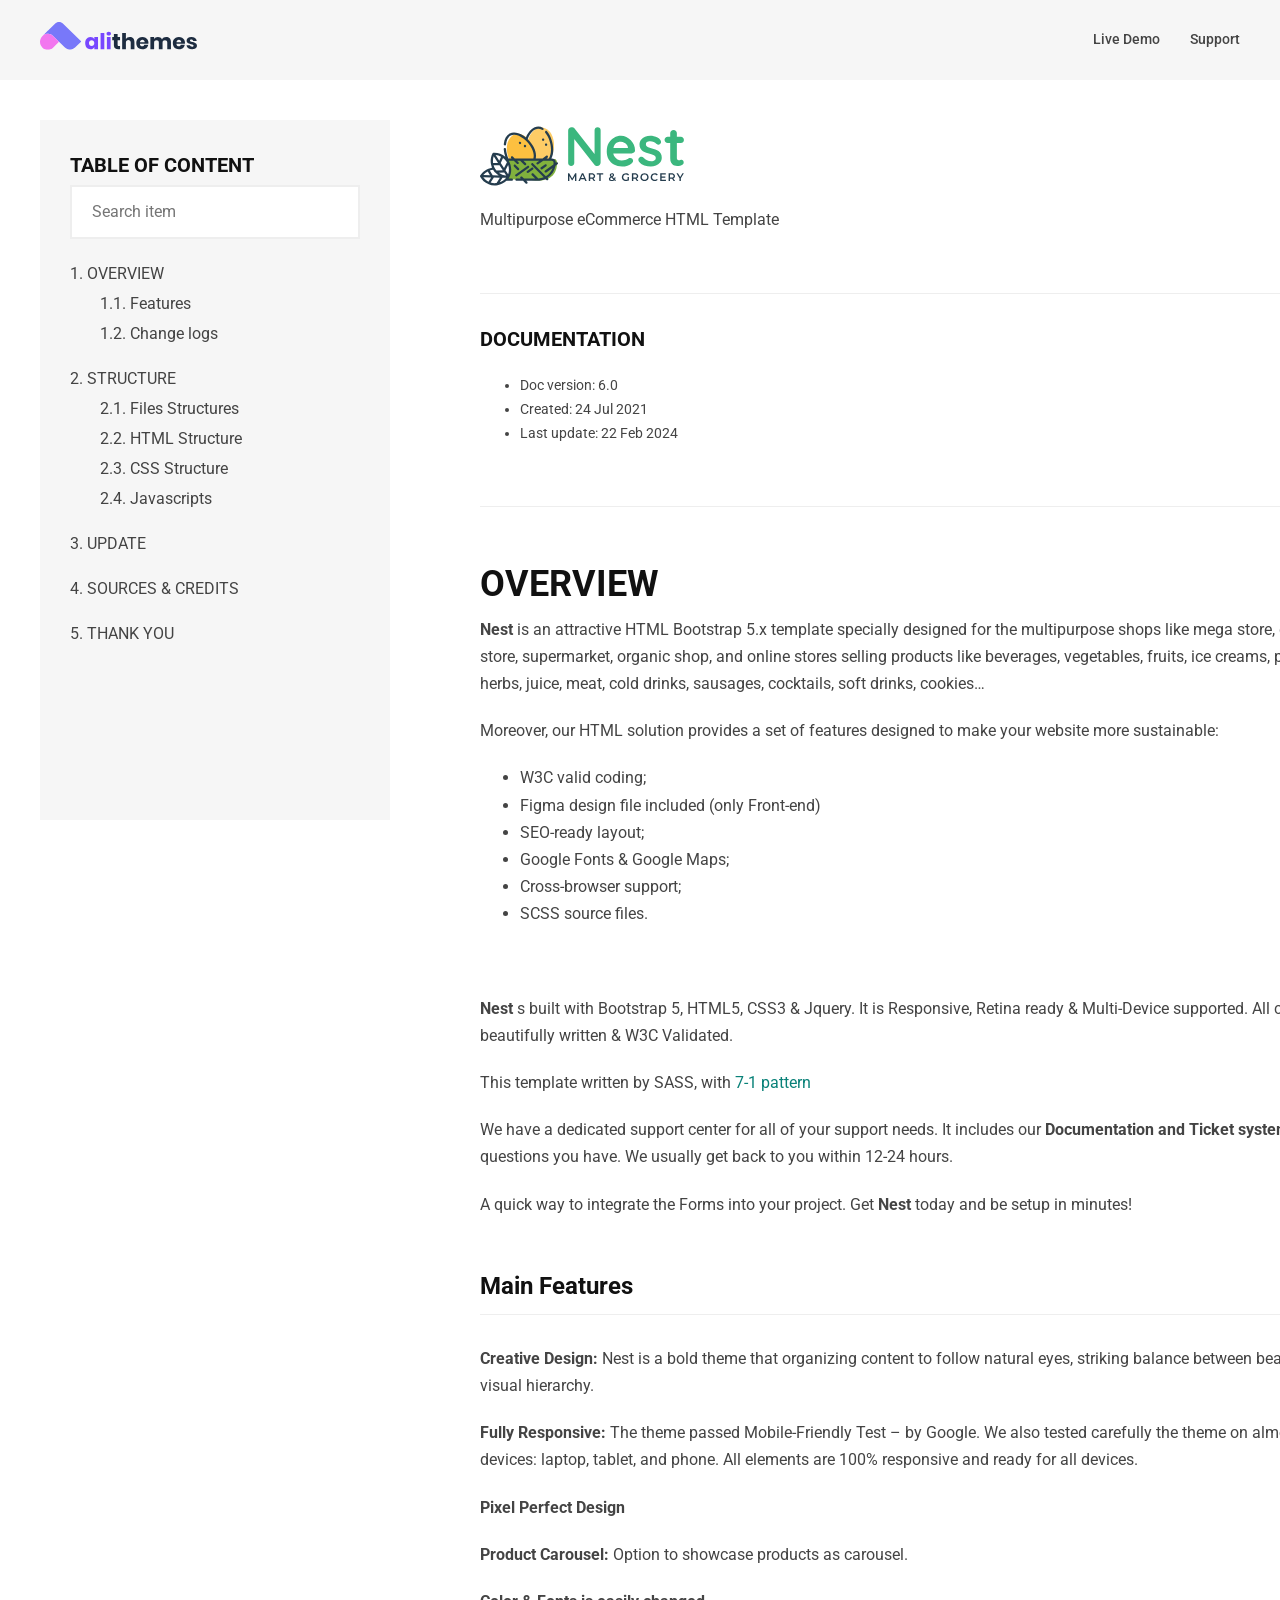
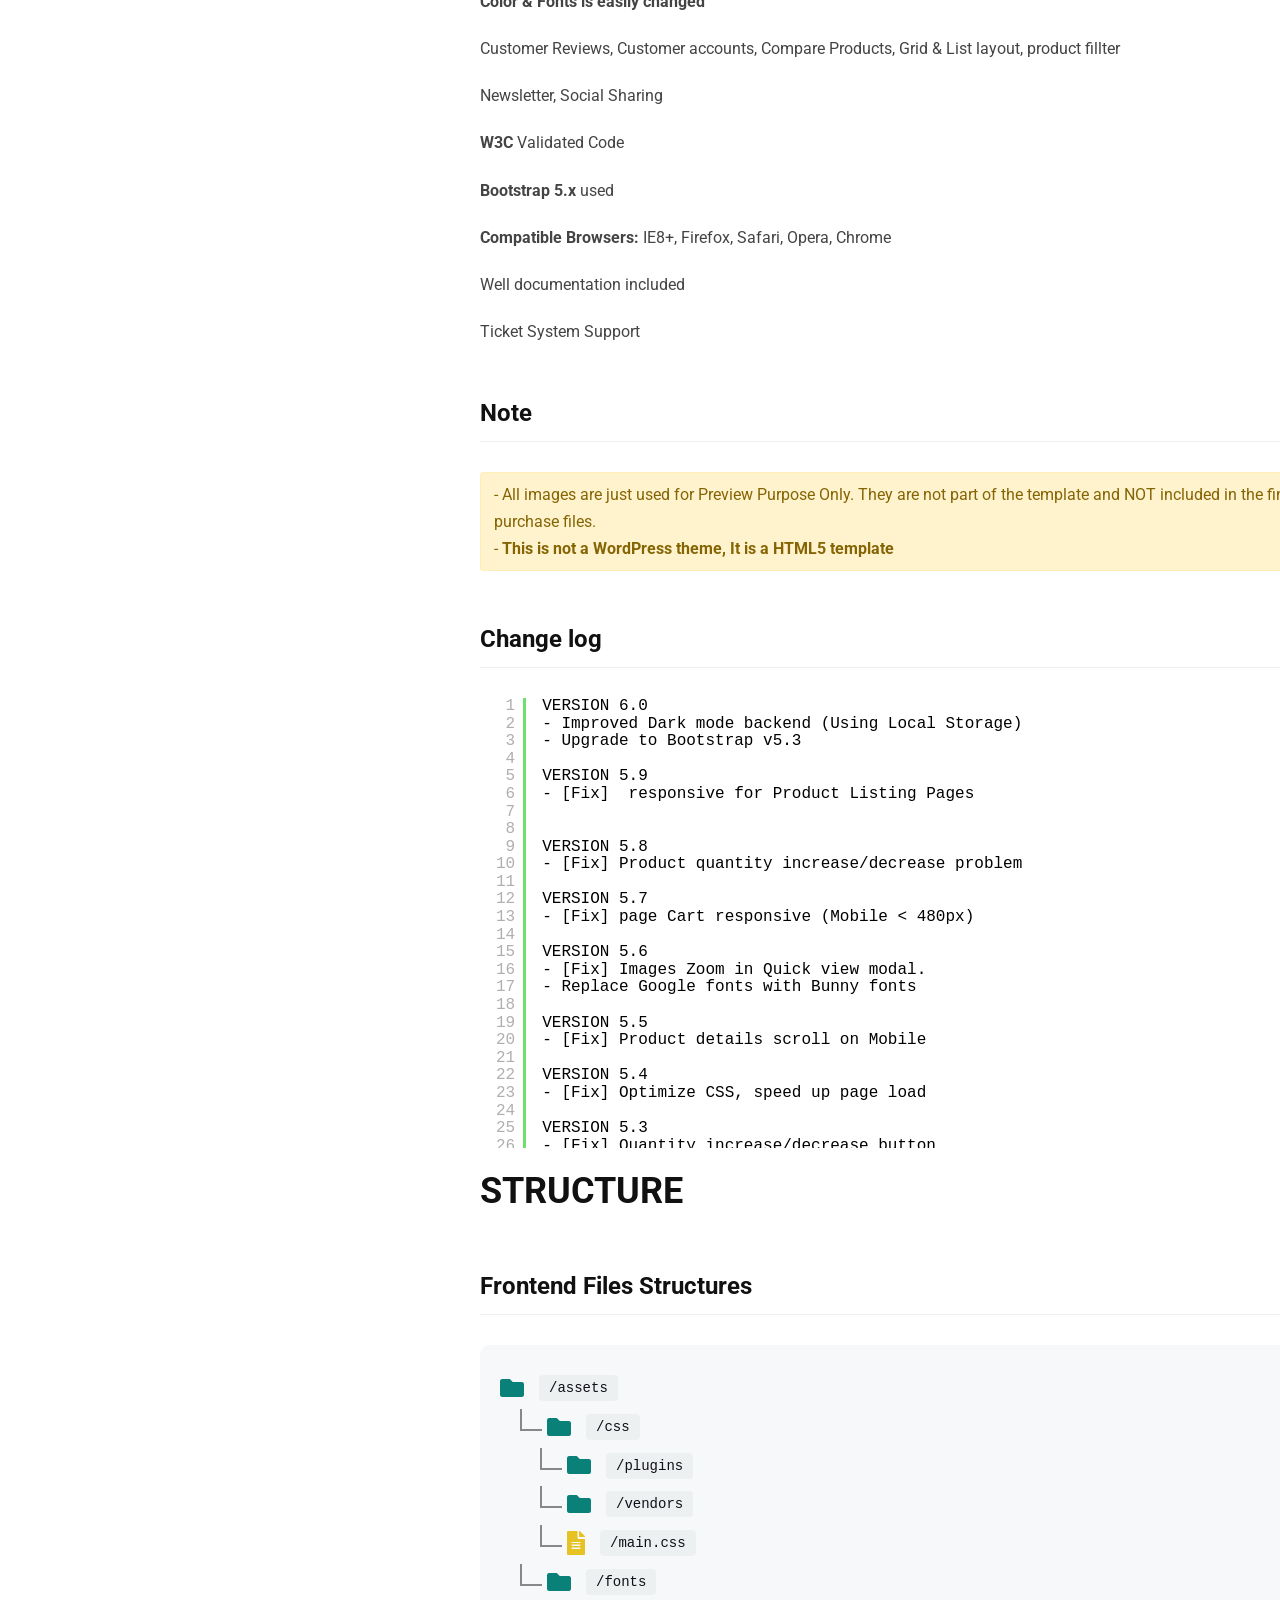
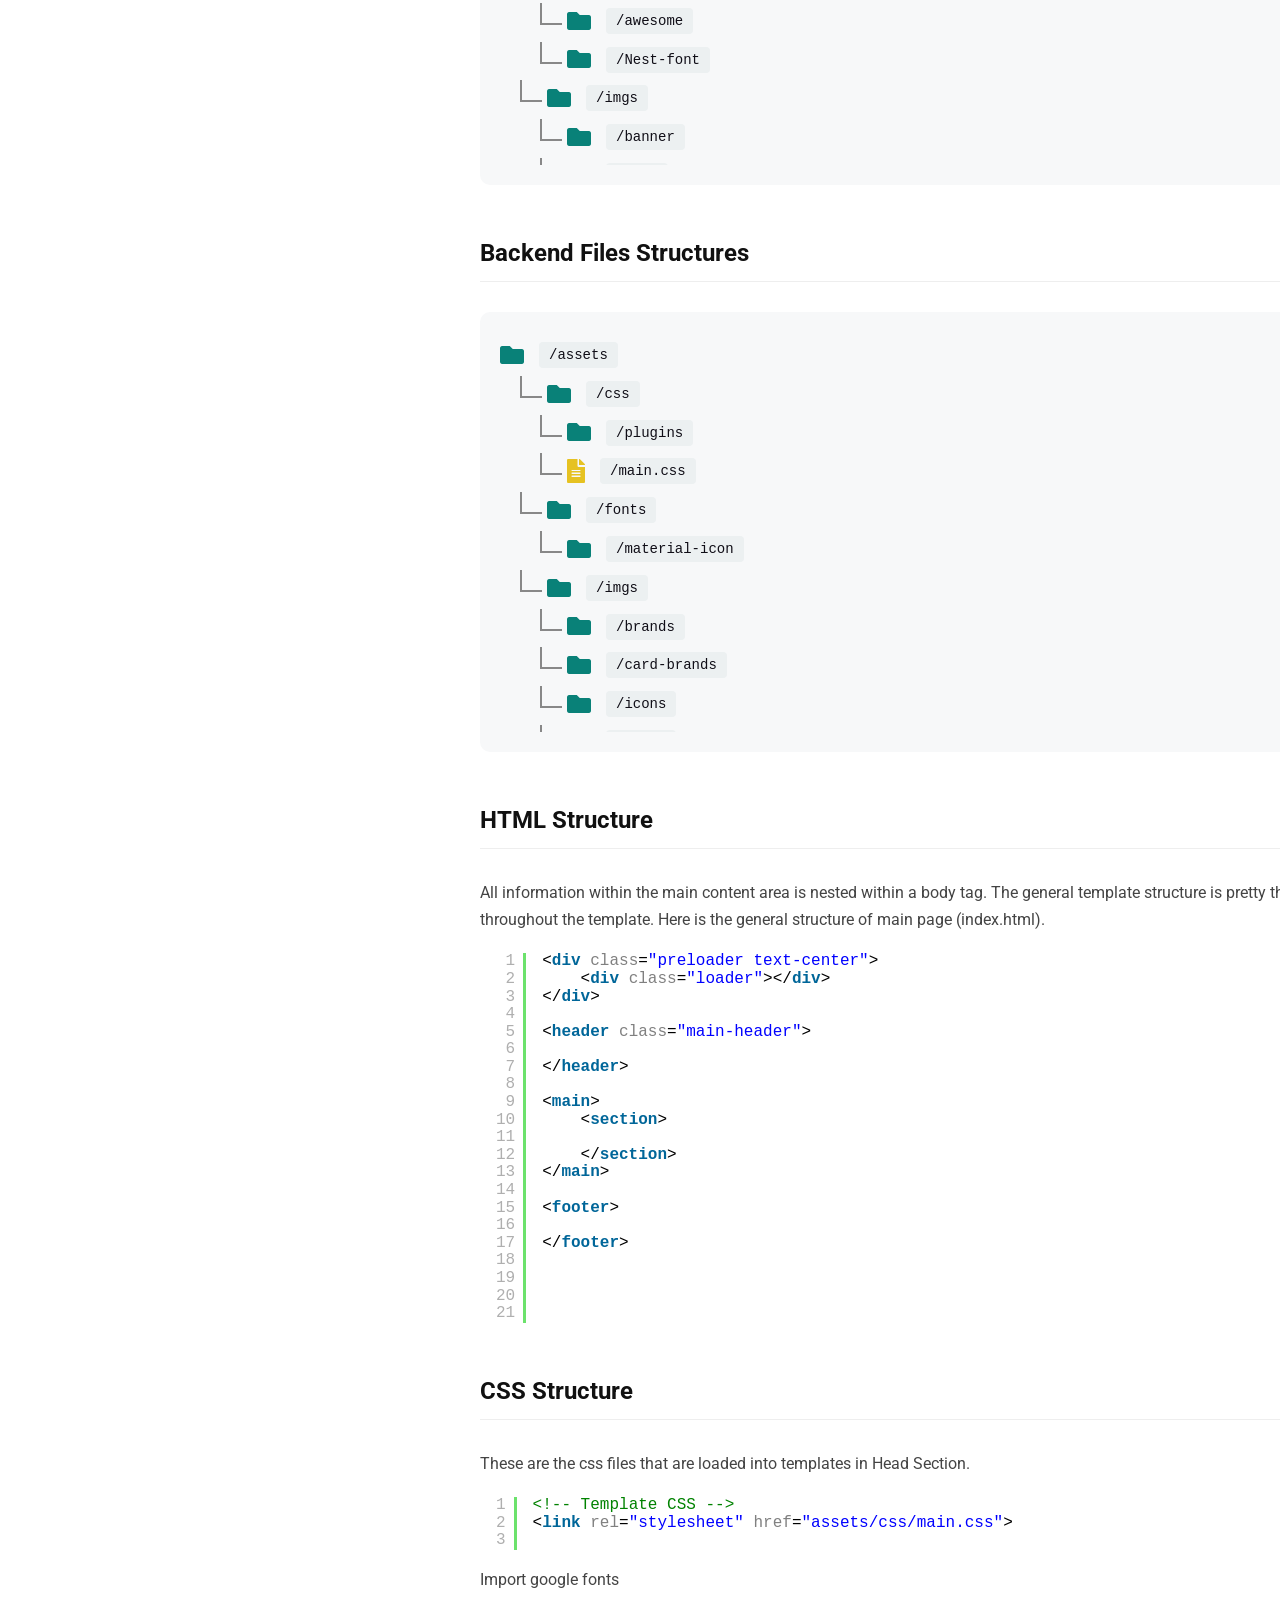
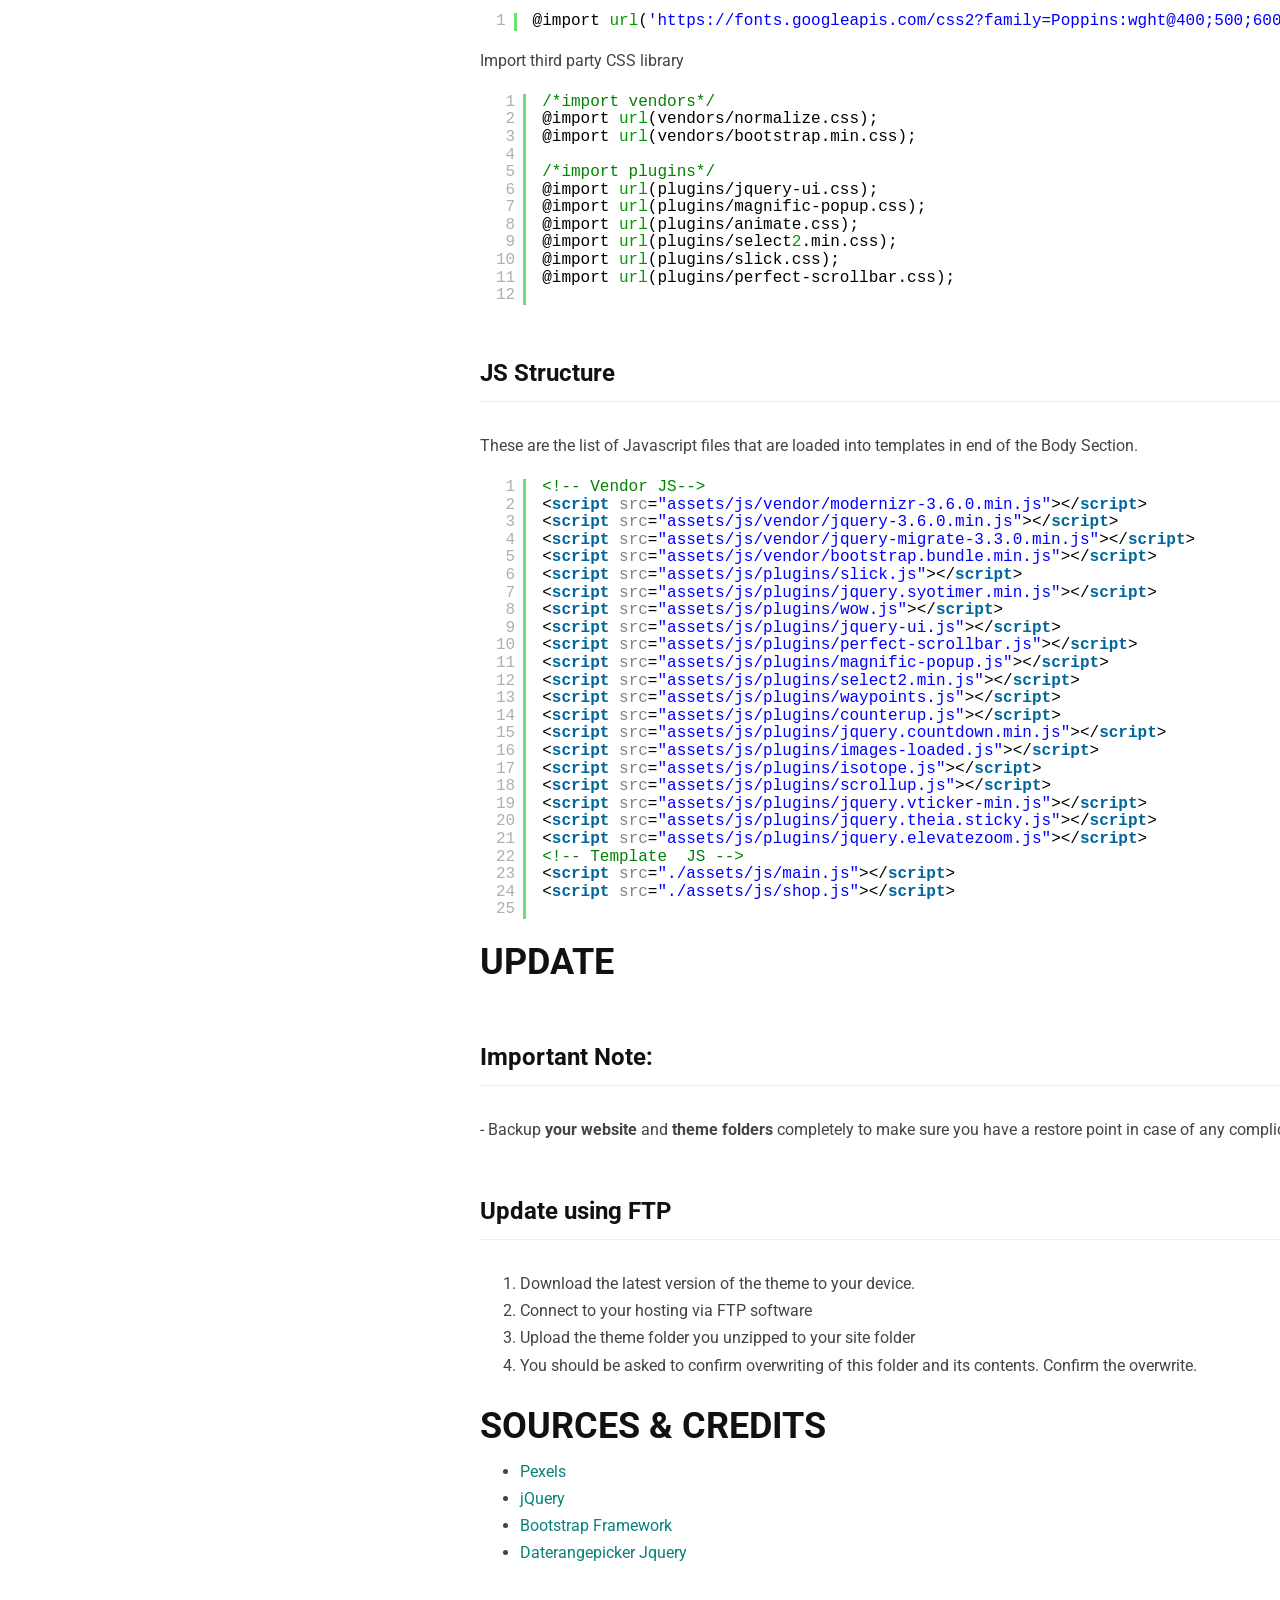
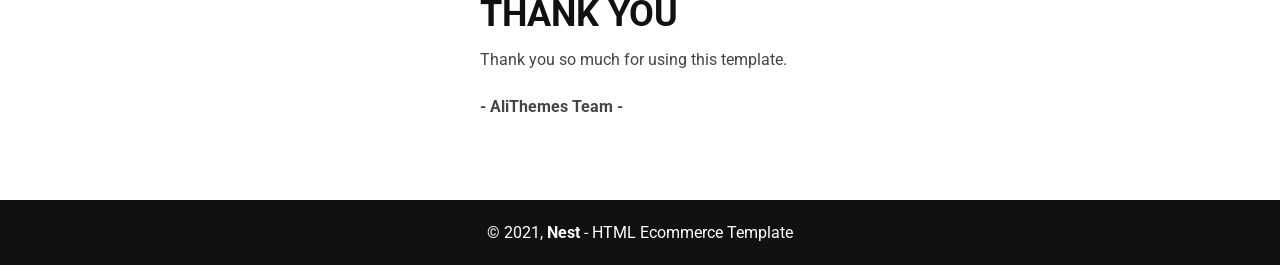
==== doc/index.html @ 4e1fcc9d "first commit" ====
﻿<!DOCTYPE html>
<!--[if lt IE 7]>      <html class="no-js lt-ie9 lt-ie8 lt-ie7"> <![endif]-->
<!--[if IE 7]>         <html class="no-js lt-ie9 lt-ie8"> <![endif]-->
<!--[if IE 8]>         <html class="no-js lt-ie9"> <![endif]-->
<!--[if gt IE 8]><!-->
<html class="no-js" lang="en">
<!--<![endif]-->

<head>
    <!-- Basic metas
    ======================================== -->
    <meta http-equiv="content-type" content="text/html; charset=UTF-8">
    <meta name="viewport" content="width=device-width, initial-scale=1, maximum-scale=1">
    <meta charset="utf-8">
    <link rel="shortcut icon" type="image/x-icon" href="assets/images/favicon.svg">
    <!-- Page Title
    ======================================== -->
    <title>Nest Documentation</title>
    <!-- Fonts -->
    <link rel="preconnect" href="https://fonts.bunny.net">
    <link href="https://fonts.bunny.net/css?family=roboto:400,500,700" rel="stylesheet" />
    <!-- Syntax Highlighter -->
    <link rel="stylesheet" type="text/css" href="assets/syntax-highlighter/styles/shCore.css" media="all">
    <link rel="stylesheet" type="text/css" href="assets/syntax-highlighter/styles/shThemeDefault.css" media="all">
    <!-- Bootstrap -->
    <link rel="stylesheet" type="text/css" href="assets/css/vendor/bootstrap.min.css">
    <link rel="stylesheet" type="text/css" href="assets/css/vendor/fontawesome-all.css">
    <link rel="stylesheet" type="text/css" href="assets/css/vendor/perfect-scrollbar.css">
    <!-- Custom css -->
    <link rel="stylesheet" type="text/css" href="assets/css/main.css">
</head>

<body>
    <!--[if lte IE 9]>
        <p class="browserupgrade">You are using an <strong>outdated</strong> browser. Please <a href="https://browsehappy.com/">upgrade your browser</a> to improve your experience and security.</p>
	<![endif]-->
    <!-- Header starts -->
    <a href="#top" class="back-to-top"><i class="fa fa-arrow-up"></i></a>
    <header class="page-header sticky-top" id="top">
        <div class="container-fluid">
            <nav class="page-nav">
                <a href="https://alithemes.com" class="nav-brand">
                    <img src="assets/images/logo-alithemes.svg" alt="logo" width="158">
                </a>
                <div class="nav-list">
                    <a href="https://nest-landing.netlify.app/" target="_blank">Live Demo</a>
                    <a href="https://alithemes.ticksy.com/" target="_blank">Support</a>
                    <a href="#" class="toggle-navbar"><i class="far fa-bars"></i></a>
                </div>
                <!-- End of .nav-list -->
            </nav>
        </div>
        <!-- End of .container -->
    </header>
    <!-- End of .page-header -->
    <!-- End of .main-content -->
    <div class="main-content-wrapper">
        <div class="container-fluid">
            <div class="main-content p-t-40">
                <aside class="sidebar-navigation sticky-top">
                    <nav class="nav">
                        <h4>TABLE OF CONTENT</h4>
                        <form action="#" class="search-form m-b-20">
                            <div class="input-group">
                                <input type="text" class="search-input" placeholder="Search item">
                            </div>
                        </form>
                        <ol class="doc-nav">
                            <li><a class="nav-link" href="#section-1">OVERVIEW</a>
                                <ol>
                                    <li><a class="nav-link" href="#section-2">Features</a></li>
                                    <li><a class="nav-link" href="#section-3">Change logs</a></li>
                                </ol>
                            </li>
                            <li><a class="nav-link" href="#section-4">STRUCTURE</a>
                                <ol>
                                    <li><a href="#section-41">Files Structures</a></li>
                                    <li><a href="#section-5">HTML Structure</a></li>
                                    <li><a href="#section-6">CSS Structure</a></li>
                                    <li><a href="#section-7">Javascripts</a></li>
                                </ol>
                            </li>
                            <li><a class="nav-link" href="#section-8">UPDATE</a></li>
                            <li><a class="nav-link" href="#section-9">SOURCES & CREDITS</a></li>
                            <li><a class="nav-link" href="#section-10">THANK YOU</a></li>
                        </ol>
                    </nav>
                </aside>
                <main class="main">
                    <div class="filterable-wrapper">
                        <section>
                            <p>
                                <a href="https://themeforest.net/item/nest-multipurpose-ecommerce-html-template/33948410" target="_blank">
                                    <img src="assets/images/logo.svg" alt="">
                                </a>
                            </p>

                            <p>Multipurpose eCommerce HTML Template </p>
                            <h3 class="mb-5"></h3>
                            <h4 class="mt-0">DOCUMENTATION</h4>
                            <ul class="text-small doc-infor">
                                <li>Doc version: 6.0</li>
                                <li>Created: 24 Jul 2021</li>
                                <li>Last update: 22 Feb 2024</li>
                            </ul>
                            <h3 class="mb-5"></h3>
                        </section>
                        <section>
                            <h2 id="section-1">OVERVIEW</h2>
                            <p><strong>Nest</strong> is an attractive HTML Bootstrap 5.x template specially designed for the multipurpose shops like mega store, grocery store, supermarket, organic shop, and online stores selling products like beverages, vegetables, fruits, ice creams, paste, herbs, juice, meat, cold drinks, sausages, cocktails, soft drinks, cookies… </p>

                            <p>Moreover, our HTML solution provides a set of features designed to make your website more sustainable:</p>
                            <ul>
                                <li>W3C valid coding;</li>
                                <li>Figma design file included (only Front-end)</li>
                                <li>SEO-ready layout;</li>
                                <li>Google Fonts & Google Maps;</li>
                                <li>Cross-browser support;</li>
                                <li>SCSS source files.</li>
                            </ul>

                            <p><img src="assets/images/Nest_Preview.png" alt="" class="product-thumb"></p>
                            <p><strong>Nest</strong> s built with Bootstrap 5, HTML5, CSS3 & Jquery. It is Responsive, Retina ready & Multi-Device supported. All code is beautifully written & W3C Validated.</p>
                            <p>This template written by SASS, with <a href="https://sass-guidelin.es/#the-7-1-pattern" target="_blank">7-1 pattern</a></p>
                            <p>We have a dedicated support center for all of your support needs. It includes our <strong>Documentation and Ticket system</strong> for any questions you have. We usually get back to you within 12-24 hours.</p>
                            <p>A quick way to integrate the Forms into your project. Get <strong>Nest</strong> today and be setup in minutes!</p>
                            <h3 id="section-2">Main Features</h3>
                            <p><strong>Creative Design:</strong> Nest is a bold theme that organizing content to follow natural eyes, striking balance between beautiful and visual hierarchy.</p>
                            <p><strong>Fully Responsive:</strong> The theme passed Mobile-Friendly Test – by Google. We also tested carefully the theme on almost devices: laptop, tablet, and phone. All elements are 100% responsive and ready for all devices.</p>
                            <p><strong>Pixel Perfect Design</strong></p>
                            <p><strong>Product Carousel: </strong>Option to showcase products as carousel.</p>
                            <p><strong>Color & Fonts is easily changed</strong></p>
                            <p>Customer Reviews, Customer accounts, Compare Products, Grid & List layout, product fillter</p>
                            <p>Newsletter, Social Sharing</p>
                            <p><strong>W3C</strong> Validated Code</p>
                            <p><strong>Bootstrap 5.x</strong> used</p>
                            <p><strong>Compatible Browsers:</strong> IE8+, Firefox, Safari, Opera, Chrome</p>
                            <p>Well documentation included</p>
                            <p>Ticket System Support</p>
                            <h3>Note</h3>
                            <p class="alert alert-warning">- All images are just used for Preview Purpose Only. They are not part of the template and NOT included in the final purchase files. <br>
                            - <strong>This is not a WordPress theme, It is a HTML5 template</strong>
                            </p>
                            <h3 id="section-3">Change log</h3>
                            <pre class="brush: html">
                                VERSION 6.0
                                - Improved Dark mode backend (Using Local Storage)
                                - Upgrade to Bootstrap v5.3

                                VERSION 5.9
                                - [Fix]  responsive for Product Listing Pages


                                VERSION 5.8
                                - [Fix] Product quantity increase/decrease problem

                                VERSION 5.7
                                - [Fix] page Cart responsive (Mobile < 480px)

                                VERSION 5.6
                                - [Fix] Images Zoom in Quick view modal.
                                - Replace Google fonts with Bunny fonts

                                VERSION 5.5
                                - [Fix] Product details scroll on Mobile

                                VERSION 5.4
                                - [Fix] Optimize CSS, speed up page load

                                VERSION 5.3
                                - [Fix] Quantity increase/decrease button

                                VERSION 5.2
                                - [Fix] Navigation CSS
                                - [Add] 2 Pages: Forgot & Reset password

                                VERSION 5.1
                                - [Fix] Optimize JS, speed up page load

                                VERSION 5.0
                                - [Add] RTL support (48 HTML files)

                                VERSION 4.1
                                - [CHANGE] Use noUiSlider instead of Jquery UI for price range slider. Increase loading page speed.

                                VERSION 4.0
                                - [Add] 06 Invoice templates

                                VERSION 3.3
                                - [Fix] CSS for back-end

                                VERSION 3.2
                                - [Add] homepage 05, homepage 06

                                VERSION 3.1
                                - [Fix ] responsive for Product Details Pages

                                VERSION 3.0
                                - [Add] Ecommerce Dashboard Template

                                VERSION 2.1
                                - [Add] Product details with Vendor information
                                - [Add] Homepage 02, 03, 04 to Figma design file
                                - [Fix] Responsive CSS
                                - [Add] Dropdown Menu for Account

                                VERSION 2.0
                                - Update animation.css.
                                - [Add] Multi vendors pages
                                - [Add] the Promotion popup (Homepage 01)
                                - [Fix] some CSS bugs

                                VERSION 1.2
                                - [Add] compare icon on Header
                                - [Change] the Categories carausel design

                                VERSION 1.1
                                - [Fix] CSS for Nav bar

                                VERSION 1.0
                                - First release.
                            </pre>
                            <h2 id="section-4">STRUCTURE</h2>
                            <h3 id="section-41">Frontend Files Structures</h3>
                            <div class="files-folder-lists ">
                                <ul class="perfect-scrollbar">
                                    <li><i class="fas fa-folder"></i><code>/assets</code>
                                        <ul>
                                            <li><i class="fas fa-folder"></i><code>/css</code>
                                                <ul>
                                                    <li><i class="fas fa-folder"></i><code>/plugins</code></li>
                                                    <li><i class="fas fa-folder"></i><code>/vendors</code></li>
                                                    <li><i class="fas fa-file-alt"></i><code>/main.css</code></li>
                                                </ul>
                                            </li>
                                            <li><i class="fas fa-folder"></i><code>/fonts</code>
                                                <ul>
                                                    <li><i class="fas fa-folder"></i><code>/awesome</code></li>
                                                    <li><i class="fas fa-folder"></i><code>/Nest-font</code></li>
                                                </ul>
                                            </li>
                                            <li><i class="fas fa-folder"></i><code>/imgs</code>
                                                <ul>
                                                    <li><i class="fas fa-folder"></i><code>/banner</code></li>
                                                    <li><i class="fas fa-folder"></i><code>/blog</code></li>
                                                    <li><i class="fas fa-folder"></i><code>/page</code></li>
                                                    <li><i class="fas fa-folder"></i><code>/shop</code></li>
                                                    <li><i class="fas fa-folder"></i><code>/slider</code></li>
                                                    <li><i class="fas fa-folder"></i><code>/theme</code></li>
                                                </ul>
                                            </li>
                                            <li><i class="fas fa-folder"></i><code>/js</code>
                                                <ul>
                                                    <li><i class="fas fa-folder"></i><code>/plugins</code></li>
                                                    <li><i class="fas fa-folder"></i><code>/vendor</code></li>
                                                    <li><i class="fas fa-file-alt"></i><code>/main.js</code></li>
                                                    <li><i class="fas fa-file-alt"></i><code>/shop.js</code></li>
                                                </ul>
                                            </li>
                                            <li><i class="fas fa-folder"></i><code>/sass</code>
                                                <ul>
                                                    <li><i class="fas fa-folder"></i><code>/abstracts</code></li>
                                                    <li><i class="fas fa-folder"></i><code>/base</code></li>
                                                    <li><i class="fas fa-folder"></i><code>/components</code></li>
                                                    <li><i class="fas fa-folder"></i><code>/layout</code></li>
                                                    <li><i class="fas fa-folder"></i><code>/pages</code></li>
                                                    <li><i class="fas fa-folder"></i><code>/themes</code></li>
                                                    <li><i class="fas fa-folder"></i><code>/vendors</code></li>
                                                    <li><i class="fas fa-file-alt"></i><code>/main.scss</code></li>
                                                </ul>
                                            </li>
                                        </ul>
                                    </li>

                                    <li><i class="fas fa-file-alt"></i><code>/index.html</code></li>
                                    <li><i class="fas fa-file-alt"></i><code>/index-2.html</code></li>
                                    <li><i class="fas fa-file-alt"></i><code>/index-3.html</code></li>
                                    <li><i class="fas fa-file-alt"></i><code>/index-4.html</code></li>
                                    <li><i class="fas fa-file-alt"></i><code>/shop-fullwidth.html</code></li>
                                    <li><i class="fas fa-file-alt"></i><code>/shop-grid-left.html</code></li>
                                    <li><i class="fas fa-file-alt"></i><code>/shop-product-full.html</code></li>
                                    <li><i class="fas fa-file-alt"></i><code>/page-about.html</code></li>
                                    <li><i class="fas fa-folder-plus"></i><code>/.........</code></li>
                                </ul>
                            </div>


                            <h3 id="section-41">Backend Files Structures</h3>
                            <div class="files-folder-lists">
                                <ul class="perfect-scrollbar">
                                    <li><i class="fas fa-folder"></i><code>/assets</code>
                                        <ul>
                                            <li><i class="fas fa-folder"></i><code>/css</code>
                                                <ul>
                                                    <li><i class="fas fa-folder"></i><code>/plugins</code></li>
                                                    <li><i class="fas fa-file-alt"></i><code>/main.css</code></li>
                                                </ul>
                                            </li>
                                            <li><i class="fas fa-folder"></i><code>/fonts</code>
                                                <ul>
                                                    <li><i class="fas fa-folder"></i><code>/material-icon</code></li>
                                                </ul>
                                            </li>
                                            <li><i class="fas fa-folder"></i><code>/imgs</code>
                                                <ul>
                                                    <li><i class="fas fa-folder"></i><code>/brands</code></li>
                                                    <li><i class="fas fa-folder"></i><code>/card-brands</code></li>
                                                    <li><i class="fas fa-folder"></i><code>/icons</code></li>
                                                    <li><i class="fas fa-folder"></i><code>/items</code></li>
                                                    <li><i class="fas fa-folder"></i><code>/misc</code></li>
                                                    <li><i class="fas fa-folder"></i><code>/people</code></li>
                                                    <li><i class="fas fa-folder"></i><code>/theme</code></li>
                                                </ul>
                                            </li>
                                            <li><i class="fas fa-folder"></i><code>/js</code>
                                                <ul>
                                                    <li><i class="fas fa-folder"></i><code>/vendor</code></li>
                                                    <li><i class="fas fa-file-alt"></i><code>/main.js</code></li>
                                                    <li><i class="fas fa-file-alt"></i><code>/custom-chart.js</code></li>
                                                </ul>
                                            </li>
                                            <li><i class="fas fa-folder"></i><code>/sass</code>
                                                <ul>
                                                    <li><i class="fas fa-folder"></i><code>/abstracts</code></li>
                                                    <li><i class="fas fa-folder"></i><code>/base</code></li>
                                                    <li><i class="fas fa-folder"></i><code>/components</code></li>
                                                    <li><i class="fas fa-folder"></i><code>/layout</code></li>
                                                    <li><i class="fas fa-file-alt"></i><code>/main.scss</code></li>
                                                </ul>
                                            </li>
                                        </ul>
                                    </li>

                                    <li><i class="fas fa-file-alt"></i><code>/index.html</code></li>
                                    <li><i class="fas fa-file-alt"></i><code>/page-account-login.html</code></li>
                                    <li><i class="fas fa-file-alt"></i><code>/page-account-register.html</code></li>
                                    <li><i class="fas fa-file-alt"></i><code>/page-brands.html</code></li>
                                    <li><i class="fas fa-file-alt"></i><code>/page-categories.html</code></li>
                                    <li><i class="fas fa-file-alt"></i><code>/page-error-404.html</code></li>
                                    <li><i class="fas fa-file-alt"></i><code>/page-form-product-1.html</code></li>
                                    <li><i class="fas fa-file-alt"></i><code>/page-orders-1.html</code></li>
                                    <li><i class="fas fa-folder-plus"></i><code>/.........</code></li>
                                </ul>
                            </div>

                            <h3 id="section-5">HTML Structure</h3>
                            <p>All information within the main content area is nested within a body tag. The general template structure is pretty the same throughout the template. Here is the general structure of main page (index.html).</p>
                            <pre class="brush: html">
								<body class="body_class">
                                    <div class="preloader text-center">
                                        <div class="loader"></div>
                                    </div>

                                    <header class="main-header">

                                    </header>

                                    <main>
                                        <section>

                                        </section>
                                    </main>

                                    <footer>

                                    </footer>

								</body>
							</pre>
                            <h3 id="section-6">CSS Structure</h3>
                            <p>These are the css files that are loaded into templates in Head Section.</p>
                            <pre class="brush: html">
								<!-- Template CSS -->
                                <link rel="stylesheet" href="assets/css/main.css">
							</pre>

                            <p>Import google fonts </p>
                            <pre class="brush: css">
								@import url('https://fonts.googleapis.com/css2?family=Poppins:wght@400;500;600;700;900&display=swap');
                            </pre>

                            <p>Import third party CSS library </p>
                            <pre class="brush: css">
								/*import vendors*/
                                @import url(vendors/normalize.css);
                                @import url(vendors/bootstrap.min.css);

                                /*import plugins*/
                                @import url(plugins/jquery-ui.css);
                                @import url(plugins/magnific-popup.css);
                                @import url(plugins/animate.css);
                                @import url(plugins/select2.min.css);
                                @import url(plugins/slick.css);
                                @import url(plugins/perfect-scrollbar.css);
							</pre>
                            <h3 id="section-7">JS Structure</h3>
                            <p>These are the list of Javascript files that are loaded into templates in end of the Body Section.</p>
                            <pre class="brush: html">
								<!-- Vendor JS-->
                                <script src="assets/js/vendor/modernizr-3.6.0.min.js"></script>
                                <script src="assets/js/vendor/jquery-3.6.0.min.js"></script>
                                <script src="assets/js/vendor/jquery-migrate-3.3.0.min.js"></script>
                                <script src="assets/js/vendor/bootstrap.bundle.min.js"></script>
                                <script src="assets/js/plugins/slick.js"></script>
                                <script src="assets/js/plugins/jquery.syotimer.min.js"></script>
                                <script src="assets/js/plugins/wow.js"></script>
                                <script src="assets/js/plugins/jquery-ui.js"></script>
                                <script src="assets/js/plugins/perfect-scrollbar.js"></script>
                                <script src="assets/js/plugins/magnific-popup.js"></script>
                                <script src="assets/js/plugins/select2.min.js"></script>
                                <script src="assets/js/plugins/waypoints.js"></script>
                                <script src="assets/js/plugins/counterup.js"></script>
                                <script src="assets/js/plugins/jquery.countdown.min.js"></script>
                                <script src="assets/js/plugins/images-loaded.js"></script>
                                <script src="assets/js/plugins/isotope.js"></script>
                                <script src="assets/js/plugins/scrollup.js"></script>
                                <script src="assets/js/plugins/jquery.vticker-min.js"></script>
                                <script src="assets/js/plugins/jquery.theia.sticky.js"></script>
                                <script src="assets/js/plugins/jquery.elevatezoom.js"></script>
                                <!-- Template  JS -->
                                <script src="./assets/js/main.js"></script>
                                <script src="./assets/js/shop.js"></script>
							</pre>
                            <h2 id="section-8">UPDATE</h2>
                            <h3>Important Note:</h3>
                            <p>- Backup <strong>your website</strong> and <strong>theme folders</strong> completely to make sure you have a restore point in case of any complications.</p>
                            <h3>Update using FTP</h3>
                            <ol>
                                <li>Download the latest version of the theme to your device.</li>
                                <li>Connect to your hosting via FTP software</li>
                                <li>Upload the theme folder you unzipped to your site folder</li>
                                <li>You should be asked to confirm overwriting of this folder and its contents. Confirm the overwrite.</li>
                            </ol>
                            <h2 id="section-9">SOURCES & CREDITS</h2>
                            <div class="script-source">
                                <ul>
                                    <li><a target="_blank" href="http://www.pexels.com">Pexels</a></li>
                                    <li><a target="_blank" href="http://jquery.com/">jQuery</a></li>
                                    <li><a target="_blank" href="http://getbootstrap.com">Bootstrap Framework</a></li>
                                    <li><a target="_blank" href="https://www.daterangepicker.com/">Daterangepicker Jquery</a></li>
                                </ul>
                            </div>
                            <h2> THANK YOU</h2>
                            <p>Thank you so much for using this template.
                            <p><strong> - AliThemes Team - </strong></p>
                        </section>
                        <!-- End of #section-10 -->
                    </div>
                    <!-- End of .filterable-wrapper -->
                </main>
            </div>
            <!-- End of .main-content -->
        </div>
        <!-- End of .container -->
    </div>
    <!-- End of .main-content -->
    <footer class="page-footer">
        <div class="container-fluid text-center">
            <p>&copy; 2021, <strong class="text-brand">Nest</strong> - HTML Ecommerce Template</p>
        </div>
        <!-- End of .page-footer -->
    </footer>
    <!-- End of .page-footer -->
    <!-- jQuery -->
    <script src="assets/js/vendor/jquery.min.js"></script>
    <script src="assets/js/vendor/jquery-migrate.min.js"></script>
    <script src="assets/js/vendor/bootstrap.bundle.min.js"></script>
    <script src="assets/js/vendor/perfect-scrollbar.js"></script>
    <!-- jQuery Easing Plugin -->
    <script src="assets/js/vendor/easing-1.3.js"></script>
    <!-- Custom Script -->
    <script src="assets/js/main.js"></script>
    <script>
        if (/MSIE \d|Trident.*rv:/.test(navigator.userAgent)) {
            document.write('<script src="https://cdn.jsdelivr.net/npm/css-vars-ponyfill@1"><\/script>');
            document.write('<script src="assets/js/ie.js"><\/script>');
        }
    </script>
    <script type="text/javascript" src="assets/syntax-highlighter/scripts/shCore.js"></script>
    <script type="text/javascript" src="assets/syntax-highlighter/scripts/shBrushXml.js"></script>
    <script type="text/javascript" src="assets/syntax-highlighter/scripts/shBrushCss.js"></script>
    <script type="text/javascript" src="assets/syntax-highlighter/scripts/shBrushJScript.js"></script>
    <script type="text/javascript" src="assets/syntax-highlighter/scripts/shBrushPhp.js"></script>
    <script type="text/javascript">
        SyntaxHighlighter.all()
    </script>
</body>

</html>
---- doc/assets/syntax-highlighter/styles/shCore.css ----
/**
 * SyntaxHighlighter
 * http://alexgorbatchev.com/SyntaxHighlighter
 *
 * SyntaxHighlighter is donationware. If you are using it, please donate.
 * http://alexgorbatchev.com/SyntaxHighlighter/donate.html
 *
 * @version
 * 3.0.83 (July 02 2010)
 * 
 * @copyright
 * Copyright (C) 2004-2010 Alex Gorbatchev.
 *
 * @license
 * Dual licensed under the MIT and GPL licenses.
 */
.syntaxhighlighter a,
.syntaxhighlighter div,
.syntaxhighlighter code,
.syntaxhighlighter table,
.syntaxhighlighter table td,
.syntaxhighlighter table tr,
.syntaxhighlighter table tbody,
.syntaxhighlighter table thead,
.syntaxhighlighter table caption,
.syntaxhighlighter textarea {
  -moz-border-radius: 0 0 0 0 !important;
  -webkit-border-radius: 0 0 0 0 !important;
  background: none !important;
  border: 0 !important;
  bottom: auto !important;
  float: none !important;
  height: auto !important;
  left: auto !important;
  line-height: 1.1em !important;
  margin: 0 !important;
  outline: 0 !important;
  overflow: visible !important;
  padding: 0 !important;
  position: static !important;
  right: auto !important;
  text-align: left !important;
  top: auto !important;
  vertical-align: baseline !important;
  width: auto !important;
  box-sizing: content-box !important;
  font-family: "Consolas", "Bitstream Vera Sans Mono", "Courier New", Courier, monospace !important;
  font-weight: normal !important;
  font-style: normal !important;
  font-size: 1em !important;
  min-height: inherit !important;
  min-height: auto !important;
}

.syntaxhighlighter {
  width: 100% !important;
  margin: 1em 0 1em 0 !important;
  position: relative !important;
  overflow: auto !important;
  font-size: 1em !important;
}
.syntaxhighlighter.source {
  overflow: hidden !important;
}
.syntaxhighlighter .bold {
  font-weight: bold !important;
}
.syntaxhighlighter .italic {
  font-style: italic !important;
}
.syntaxhighlighter .line {
  white-space: pre !important;
}
.syntaxhighlighter table {
  width: 100% !important;
}
.syntaxhighlighter table caption {
  text-align: left !important;
  padding: .5em 0 0.5em 1em !important;
}
.syntaxhighlighter table td.code {
  width: 100% !important;
}
.syntaxhighlighter table td.code .container {
  position: relative !important;
}
.syntaxhighlighter table td.code .container textarea {
  box-sizing: border-box !important;
  position: absolute !important;
  left: 0 !important;
  top: 0 !important;
  width: 100% !important;
  height: 100% !important;
  border: none !important;
  background: white !important;
  padding-left: 1em !important;
  overflow: hidden !important;
  white-space: pre !important;
}
.syntaxhighlighter table td.gutter .line {
  text-align: right !important;
  padding: 0 0.5em 0 1em !important;
}
.syntaxhighlighter table td.code .line {
  padding: 0 1em !important;
}
.syntaxhighlighter.nogutter td.code .container textarea, .syntaxhighlighter.nogutter td.code .line {
  padding-left: 0em !important;
}
.syntaxhighlighter.show {
  display: block !important;
}
.syntaxhighlighter.collapsed table {
  display: none !important;
}
.syntaxhighlighter.collapsed .toolbar {
  padding: 0.1em 0.8em 0em 0.8em !important;
  font-size: 1em !important;
  position: static !important;
  width: auto !important;
  height: auto !important;
}
.syntaxhighlighter.collapsed .toolbar span {
  display: inline !important;
  margin-right: 1em !important;
}
.syntaxhighlighter.collapsed .toolbar span a {
  padding: 0 !important;
  display: none !important;
}
.syntaxhighlighter.collapsed .toolbar span a.expandSource {
  display: inline !important;
}
.syntaxhighlighter .toolbar {
  position: absolute !important;
  right: 1px !important;
  top: 1px !important;
  width: 11px !important;
  height: 11px !important;
  font-size: 10px !important;
  z-index: 10 !important;
}
.syntaxhighlighter .toolbar span.title {
  display: inline !important;
}
.syntaxhighlighter .toolbar a {
  display: block !important;
  text-align: center !important;
  text-decoration: none !important;
  padding-top: 1px !important;
}
.syntaxhighlighter .toolbar a.expandSource {
  display: none !important;
}
.syntaxhighlighter.ie {
  font-size: .9em !important;
  padding: 1px 0 1px 0 !important;
}
.syntaxhighlighter.ie .toolbar {
  line-height: 8px !important;
}
.syntaxhighlighter.ie .toolbar a {
  padding-top: 0px !important;
}
.syntaxhighlighter.printing .line.alt1 .content,
.syntaxhighlighter.printing .line.alt2 .content,
.syntaxhighlighter.printing .line.highlighted .number,
.syntaxhighlighter.printing .line.highlighted.alt1 .content,
.syntaxhighlighter.printing .line.highlighted.alt2 .content {
  background: none !important;
}
.syntaxhighlighter.printing .line .number {
  color: #bbbbbb !important;
}
.syntaxhighlighter.printing .line .content {
  color: black !important;
}
.syntaxhighlighter.printing .toolbar {
  display: none !important;
}
.syntaxhighlighter.printing a {
  text-decoration: none !important;
}
.syntaxhighlighter.printing .plain, .syntaxhighlighter.printing .plain a {
  color: black !important;
}
.syntaxhighlighter.printing .comments, .syntaxhighlighter.printing .comments a {
  color: #008200 !important;
}
.syntaxhighlighter.printing .string, .syntaxhighlighter.printing .string a {
  color: blue !important;
}
.syntaxhighlighter.printing .keyword {
  color: #006699 !important;
  font-weight: bold !important;
}
.syntaxhighlighter.printing .preprocessor {
  color: gray !important;
}
.syntaxhighlighter.printing .variable {
  color: #aa7700 !important;
}
.syntaxhighlighter.printing .value {
  color: #009900 !important;
}
.syntaxhighlighter.printing .functions {
  color: #ff1493 !important;
}
.syntaxhighlighter.printing .constants {
  color: #0066cc !important;
}
.syntaxhighlighter.printing .script {
  font-weight: bold !important;
}
.syntaxhighlighter.printing .color1, .syntaxhighlighter.printing .color1 a {
  color: gray !important;
}
.syntaxhighlighter.printing .color2, .syntaxhighlighter.printing .color2 a {
  color: #ff1493 !important;
}
.syntaxhighlighter.printing .color3, .syntaxhighlighter.printing .color3 a {
  color: red !important;
}
.syntaxhighlighter.printing .break, .syntaxhighlighter.printing .break a {
  color: black !important;
}
---- doc/assets/syntax-highlighter/styles/shThemeDefault.css ----
/**
 * SyntaxHighlighter
 * http://alexgorbatchev.com/SyntaxHighlighter
 *
 * SyntaxHighlighter is donationware. If you are using it, please donate.
 * http://alexgorbatchev.com/SyntaxHighlighter/donate.html
 *
 * @version
 * 3.0.83 (July 02 2010)
 * 
 * @copyright
 * Copyright (C) 2004-2010 Alex Gorbatchev.
 *
 * @license
 * Dual licensed under the MIT and GPL licenses.
 */
.syntaxhighlighter {
  background-color: white !important;
  max-height:450px;
}
.syntaxhighlighter .line.alt1 {
  background-color: white !important;
}
.syntaxhighlighter .line.alt2 {
  background-color: white !important;
}
.syntaxhighlighter .line.highlighted.alt1, .syntaxhighlighter .line.highlighted.alt2 {
  background-color: #e0e0e0 !important;
}
.syntaxhighlighter .line.highlighted.number {
  color: black !important;
}
.syntaxhighlighter table caption {
  color: black !important;
}
.syntaxhighlighter .gutter {
  color: #afafaf !important;
}
.syntaxhighlighter .gutter .line {
  border-right: 3px solid #6ce26c !important;
}
.syntaxhighlighter .gutter .line.highlighted {
  background-color: #6ce26c !important;
  color: white !important;
}
.syntaxhighlighter.printing .line .content {
  border: none !important;
}
.syntaxhighlighter.collapsed {
  overflow: visible !important;
}
.syntaxhighlighter.collapsed .toolbar {
  color: blue !important;
  background: white !important;
  border: 1px solid #6ce26c !important;
}
.syntaxhighlighter.collapsed .toolbar a {
  color: blue !important;
}
.syntaxhighlighter.collapsed .toolbar a:hover {
  color: red !important;
}
.syntaxhighlighter .toolbar {
  color: white !important;
  background: #6ce26c !important;
  border: none !important;
}
.syntaxhighlighter .toolbar a {
  color: white !important;
}
.syntaxhighlighter .toolbar a:hover {
  color: black !important;
}
.syntaxhighlighter .plain, .syntaxhighlighter .plain a {
  color: black !important;
}
.syntaxhighlighter .comments, .syntaxhighlighter .comments a {
  color: #008200 !important;
}
.syntaxhighlighter .string, .syntaxhighlighter .string a {
  color: blue !important;
}
.syntaxhighlighter .keyword {
  color: #006699 !important;
}
.syntaxhighlighter .preprocessor {
  color: gray !important;
}
.syntaxhighlighter .variable {
  color: #aa7700 !important;
}
.syntaxhighlighter .value {
  color: #009900 !important;
}
.syntaxhighlighter .functions {
  color: #ff1493 !important;
}
.syntaxhighlighter .constants {
  color: #0066cc !important;
}
.syntaxhighlighter .script {
  font-weight: bold !important;
  color: #006699 !important;
  background-color: none !important;
}
.syntaxhighlighter .color1, .syntaxhighlighter .color1 a {
  color: gray !important;
}
.syntaxhighlighter .color2, .syntaxhighlighter .color2 a {
  color: #ff1493 !important;
}
.syntaxhighlighter .color3, .syntaxhighlighter .color3 a {
  color: red !important;
}

.syntaxhighlighter .keyword {
  font-weight: bold !important;
}
---- doc/assets/css/vendor/perfect-scrollbar.css ----
/*
 * Container style
 */
.ps {
  overflow: hidden !important;
  overflow-anchor: none;
  -ms-overflow-style: none;
  touch-action: auto;
  -ms-touch-action: auto;
}

/*
 * Scrollbar rail styles
 */
.ps__rail-x {
  display: none;
  opacity: 0;
  transition: background-color .2s linear, opacity .2s linear;
  -webkit-transition: background-color .2s linear, opacity .2s linear;
  height: 15px;
  /* there must be 'bottom' or 'top' for ps__rail-x */
  bottom: 0px;
  /* please don't change 'position' */
  position: absolute;
}

.ps__rail-y {
  display: none;
  opacity: 0;
  transition: background-color .2s linear, opacity .2s linear;
  -webkit-transition: background-color .2s linear, opacity .2s linear;
  width: 15px;
  /* there must be 'right' or 'left' for ps__rail-y */
  right: 0;
  /* please don't change 'position' */
  position: absolute;
}

.ps--active-x > .ps__rail-x,
.ps--active-y > .ps__rail-y {
  display: block;
  background-color: transparent;
}

.ps:hover > .ps__rail-x,
.ps:hover > .ps__rail-y,
.ps--focus > .ps__rail-x,
.ps--focus > .ps__rail-y,
.ps--scrolling-x > .ps__rail-x,
.ps--scrolling-y > .ps__rail-y {
  opacity: 0.6;
}

.ps .ps__rail-x:hover,
.ps .ps__rail-y:hover,
.ps .ps__rail-x:focus,
.ps .ps__rail-y:focus,
.ps .ps__rail-x.ps--clicking,
.ps .ps__rail-y.ps--clicking {
  background-color: #eee;
  opacity: 0.9;
}

/*
 * Scrollbar thumb styles
 */
.ps__thumb-x {
  background-color: #aaa;
  border-radius: 6px;
  transition: background-color .2s linear, height .2s ease-in-out;
  -webkit-transition: background-color .2s linear, height .2s ease-in-out;
  height: 6px;
  /* there must be 'bottom' for ps__thumb-x */
  bottom: 2px;
  /* please don't change 'position' */
  position: absolute;
}

.ps__thumb-y {
  background-color: #aaa;
  border-radius: 6px;
  transition: background-color .2s linear, width .2s ease-in-out;
  -webkit-transition: background-color .2s linear, width .2s ease-in-out;
  width: 6px;
  /* there must be 'right' for ps__thumb-y */
  right: 2px;
  /* please don't change 'position' */
  position: absolute;
}

.ps__rail-x:hover > .ps__thumb-x,
.ps__rail-x:focus > .ps__thumb-x,
.ps__rail-x.ps--clicking .ps__thumb-x {
  background-color: #999;
  height: 11px;
}

.ps__rail-y:hover > .ps__thumb-y,
.ps__rail-y:focus > .ps__thumb-y,
.ps__rail-y.ps--clicking .ps__thumb-y {
  background-color: #999;
  width: 11px;
}

/* MS supports */
@supports (-ms-overflow-style: none) {
  .ps {
    overflow: auto !important;
  }
}

@media screen and (-ms-high-contrast: active), (-ms-high-contrast: none) {
  .ps {
    overflow: auto !important;
  }
}
---- doc/assets/css/main.css ----
:root{--primary-font:'Roboto',sans-serif;--primary-color:#0dc270;--theme-color:#50D8D1;--action-color:#098178;--typo-dark:#111111;--typo-body:#444444;--typo-mid:#8A94A6;--typo-light:#A6AEBC;--bg-light:#F8F9FB;--color-success:#00865A;--color-alert:#F07300;--color-info:#0D55CF;--color-error:#DD2727;--radius:4px;--radius-big:6px;--radius-small:2px;--w-light:300;--w-regular:400;--w-medium:500;--w-semi-bold:600;--w-bold:700;--w-extra-bold:800;--w-black:900}
.m-0{margin:0rem}
.p-0{padding:0rem}
.m-t-0{margin-top:0rem}
.p-t-0{padding-top:0rem}
@media (max-width:991px){
	.lg-m-0{margin:0rem!important}
	.lg-p-0{padding:0rem!important}
	.lg-m-t-0{margin-top:0rem!important}
	.lg-p-t-0{padding-top:0rem!important}
}
@media (max-width:767px){
	.md-m-0{margin:0rem!important}
	.md-p-0{padding:0rem!important}
	.md-m-t-0{margin-top:0rem!important}
	.md-p-t-0{padding-top:0rem!important}
}
.m-0{margin:0rem}
.p-0{padding:0rem}
.m-r-0{margin-right:0rem}
.p-r-0{padding-right:0rem}
@media (max-width:991px){
	.lg-m-0{margin:0rem!important}
	.lg-p-0{padding:0rem!important}
	.lg-m-r-0{margin-right:0rem!important}
	.lg-p-r-0{padding-right:0rem!important}
}
@media (max-width:767px){
	.md-m-0{margin:0rem!important}
	.md-p-0{padding:0rem!important}
	.md-m-r-0{margin-right:0rem!important}
	.md-p-r-0{padding-right:0rem!important}
}
.m-0{margin:0rem}
.p-0{padding:0rem}
.m-b-0{margin-bottom:0rem}
.p-b-0{padding-bottom:0rem}
@media (max-width:991px){
	.lg-m-0{margin:0rem!important}
	.lg-p-0{padding:0rem!important}
	.lg-m-b-0{margin-bottom:0rem!important}
	.lg-p-b-0{padding-bottom:0rem!important}
}
@media (max-width:767px){
	.md-m-0{margin:0rem!important}
	.md-p-0{padding:0rem!important}
	.md-m-b-0{margin-bottom:0rem!important}
	.md-p-b-0{padding-bottom:0rem!important}
}
.m-0{margin:0rem}
.p-0{padding:0rem}
.m-l-0{margin-left:0rem}
.p-l-0{padding-left:0rem}
@media (max-width:991px){
	.lg-m-0{margin:0rem!important}
	.lg-p-0{padding:0rem!important}
	.lg-m-l-0{margin-left:0rem!important}
	.lg-p-l-0{padding-left:0rem!important}
}
@media (max-width:767px){
	.md-m-0{margin:0rem!important}
	.md-p-0{padding:0rem!important}
	.md-m-l-0{margin-left:0rem!important}
	.md-p-l-0{padding-left:0rem!important}
}
.m-5{margin:.5rem}
.p-5{padding:.5rem}
.m-t-5{margin-top:.5rem}
.p-t-5{padding-top:.5rem}
@media (max-width:991px){
	.lg-m-5{margin:.5rem!important}
	.lg-p-5{padding:.5rem!important}
	.lg-m-t-5{margin-top:.5rem!important}
	.lg-p-t-5{padding-top:.5rem!important}
}
@media (max-width:767px){
	.md-m-5{margin:.5rem!important}
	.md-p-5{padding:.5rem!important}
	.md-m-t-5{margin-top:.5rem!important}
	.md-p-t-5{padding-top:.5rem!important}
}
.m-5{margin:.5rem}
.p-5{padding:.5rem}
.m-r-5{margin-right:.5rem}
.p-r-5{padding-right:.5rem}
@media (max-width:991px){
	.lg-m-5{margin:.5rem!important}
	.lg-p-5{padding:.5rem!important}
	.lg-m-r-5{margin-right:.5rem!important}
	.lg-p-r-5{padding-right:.5rem!important}
}
@media (max-width:767px){
	.md-m-5{margin:.5rem!important}
	.md-p-5{padding:.5rem!important}
	.md-m-r-5{margin-right:.5rem!important}
	.md-p-r-5{padding-right:.5rem!important}
}
.m-5{margin:.5rem}
.p-5{padding:.5rem}
.m-b-5{margin-bottom:.5rem}
.p-b-5{padding-bottom:.5rem}
@media (max-width:991px){
	.lg-m-5{margin:.5rem!important}
	.lg-p-5{padding:.5rem!important}
	.lg-m-b-5{margin-bottom:.5rem!important}
	.lg-p-b-5{padding-bottom:.5rem!important}
}
@media (max-width:767px){
	.md-m-5{margin:.5rem!important}
	.md-p-5{padding:.5rem!important}
	.md-m-b-5{margin-bottom:.5rem!important}
	.md-p-b-5{padding-bottom:.5rem!important}
}
.m-5{margin:.5rem}
.p-5{padding:.5rem}
.m-l-5{margin-left:.5rem}
.p-l-5{padding-left:.5rem}
@media (max-width:991px){
	.lg-m-5{margin:.5rem!important}
	.lg-p-5{padding:.5rem!important}
	.lg-m-l-5{margin-left:.5rem!important}
	.lg-p-l-5{padding-left:.5rem!important}
}
@media (max-width:767px){
	.md-m-5{margin:.5rem!important}
	.md-p-5{padding:.5rem!important}
	.md-m-l-5{margin-left:.5rem!important}
	.md-p-l-5{padding-left:.5rem!important}
}
.m-10{margin:1rem}
.p-10{padding:1rem}
.m-t-10{margin-top:1rem}
.p-t-10{padding-top:1rem}
@media (max-width:991px){
	.lg-m-10{margin:1rem!important}
	.lg-p-10{padding:1rem!important}
	.lg-m-t-10{margin-top:1rem!important}
	.lg-p-t-10{padding-top:1rem!important}
}
@media (max-width:767px){
	.md-m-10{margin:1rem!important}
	.md-p-10{padding:1rem!important}
	.md-m-t-10{margin-top:1rem!important}
	.md-p-t-10{padding-top:1rem!important}
}
.m-10{margin:1rem}
.p-10{padding:1rem}
.m-r-10{margin-right:1rem}
.p-r-10{padding-right:1rem}
@media (max-width:991px){
	.lg-m-10{margin:1rem!important}
	.lg-p-10{padding:1rem!important}
	.lg-m-r-10{margin-right:1rem!important}
	.lg-p-r-10{padding-right:1rem!important}
}
@media (max-width:767px){
	.md-m-10{margin:1rem!important}
	.md-p-10{padding:1rem!important}
	.md-m-r-10{margin-right:1rem!important}
	.md-p-r-10{padding-right:1rem!important}
}
.m-10{margin:1rem}
.p-10{padding:1rem}
.m-b-10{margin-bottom:1rem}
.p-b-10{padding-bottom:1rem}
@media (max-width:991px){
	.lg-m-10{margin:1rem!important}
	.lg-p-10{padding:1rem!important}
	.lg-m-b-10{margin-bottom:1rem!important}
	.lg-p-b-10{padding-bottom:1rem!important}
}
@media (max-width:767px){
	.md-m-10{margin:1rem!important}
	.md-p-10{padding:1rem!important}
	.md-m-b-10{margin-bottom:1rem!important}
	.md-p-b-10{padding-bottom:1rem!important}
}
.m-10{margin:1rem}
.p-10{padding:1rem}
.m-l-10{margin-left:1rem}
.p-l-10{padding-left:1rem}
@media (max-width:991px){
	.lg-m-10{margin:1rem!important}
	.lg-p-10{padding:1rem!important}
	.lg-m-l-10{margin-left:1rem!important}
	.lg-p-l-10{padding-left:1rem!important}
}
@media (max-width:767px){
	.md-m-10{margin:1rem!important}
	.md-p-10{padding:1rem!important}
	.md-m-l-10{margin-left:1rem!important}
	.md-p-l-10{padding-left:1rem!important}
}
.m-15{margin:1.5rem}
.p-15{padding:1.5rem}
.m-t-15{margin-top:1.5rem}
.p-t-15{padding-top:1.5rem}
@media (max-width:991px){
	.lg-m-15{margin:1.5rem!important}
	.lg-p-15{padding:1.5rem!important}
	.lg-m-t-15{margin-top:1.5rem!important}
	.lg-p-t-15{padding-top:1.5rem!important}
}
@media (max-width:767px){
	.md-m-15{margin:1.5rem!important}
	.md-p-15{padding:1.5rem!important}
	.md-m-t-15{margin-top:1.5rem!important}
	.md-p-t-15{padding-top:1.5rem!important}
}
.m-15{margin:1.5rem}
.p-15{padding:1.5rem}
.m-r-15{margin-right:1.5rem}
.p-r-15{padding-right:1.5rem}
@media (max-width:991px){
	.lg-m-15{margin:1.5rem!important}
	.lg-p-15{padding:1.5rem!important}
	.lg-m-r-15{margin-right:1.5rem!important}
	.lg-p-r-15{padding-right:1.5rem!important}
}
@media (max-width:767px){
	.md-m-15{margin:1.5rem!important}
	.md-p-15{padding:1.5rem!important}
	.md-m-r-15{margin-right:1.5rem!important}
	.md-p-r-15{padding-right:1.5rem!important}
}
.m-15{margin:1.5rem}
.p-15{padding:1.5rem}
.m-b-15{margin-bottom:1.5rem}
.p-b-15{padding-bottom:1.5rem}
@media (max-width:991px){
	.lg-m-15{margin:1.5rem!important}
	.lg-p-15{padding:1.5rem!important}
	.lg-m-b-15{margin-bottom:1.5rem!important}
	.lg-p-b-15{padding-bottom:1.5rem!important}
}
@media (max-width:767px){
	.md-m-15{margin:1.5rem!important}
	.md-p-15{padding:1.5rem!important}
	.md-m-b-15{margin-bottom:1.5rem!important}
	.md-p-b-15{padding-bottom:1.5rem!important}
}
.m-15{margin:1.5rem}
.p-15{padding:1.5rem}
.m-l-15{margin-left:1.5rem}
.p-l-15{padding-left:1.5rem}
@media (max-width:991px){
	.lg-m-15{margin:1.5rem!important}
	.lg-p-15{padding:1.5rem!important}
	.lg-m-l-15{margin-left:1.5rem!important}
	.lg-p-l-15{padding-left:1.5rem!important}
}
@media (max-width:767px){
	.md-m-15{margin:1.5rem!important}
	.md-p-15{padding:1.5rem!important}
	.md-m-l-15{margin-left:1.5rem!important}
	.md-p-l-15{padding-left:1.5rem!important}
}
.m-20{margin:2rem}
.p-20{padding:2rem}
.m-t-20{margin-top:2rem}
.p-t-20{padding-top:2rem}
@media (max-width:991px){
	.lg-m-20{margin:2rem!important}
	.lg-p-20{padding:2rem!important}
	.lg-m-t-20{margin-top:2rem!important}
	.lg-p-t-20{padding-top:2rem!important}
}
@media (max-width:767px){
	.md-m-20{margin:2rem!important}
	.md-p-20{padding:2rem!important}
	.md-m-t-20{margin-top:2rem!important}
	.md-p-t-20{padding-top:2rem!important}
}
.m-20{margin:2rem}
.p-20{padding:2rem}
.m-r-20{margin-right:2rem}
.p-r-20{padding-right:2rem}
@media (max-width:991px){
	.lg-m-20{margin:2rem!important}
	.lg-p-20{padding:2rem!important}
	.lg-m-r-20{margin-right:2rem!important}
	.lg-p-r-20{padding-right:2rem!important}
}
@media (max-width:767px){
	.md-m-20{margin:2rem!important}
	.md-p-20{padding:2rem!important}
	.md-m-r-20{margin-right:2rem!important}
	.md-p-r-20{padding-right:2rem!important}
}
.m-20{margin:2rem}
.p-20{padding:2rem}
.m-b-20{margin-bottom:2rem}
.p-b-20{padding-bottom:2rem}
@media (max-width:991px){
	.lg-m-20{margin:2rem!important}
	.lg-p-20{padding:2rem!important}
	.lg-m-b-20{margin-bottom:2rem!important}
	.lg-p-b-20{padding-bottom:2rem!important}
}
@media (max-width:767px){
	.md-m-20{margin:2rem!important}
	.md-p-20{padding:2rem!important}
	.md-m-b-20{margin-bottom:2rem!important}
	.md-p-b-20{padding-bottom:2rem!important}
}
.m-20{margin:2rem}
.p-20{padding:2rem}
.m-l-20{margin-left:2rem}
.p-l-20{padding-left:2rem}
@media (max-width:991px){
	.lg-m-20{margin:2rem!important}
	.lg-p-20{padding:2rem!important}
	.lg-m-l-20{margin-left:2rem!important}
	.lg-p-l-20{padding-left:2rem!important}
}
@media (max-width:767px){
	.md-m-20{margin:2rem!important}
	.md-p-20{padding:2rem!important}
	.md-m-l-20{margin-left:2rem!important}
	.md-p-l-20{padding-left:2rem!important}
}
.m-25{margin:2.5rem}
.p-25{padding:2.5rem}
.m-t-25{margin-top:2.5rem}
.p-t-25{padding-top:2.5rem}
@media (max-width:991px){
	.lg-m-25{margin:2.5rem!important}
	.lg-p-25{padding:2.5rem!important}
	.lg-m-t-25{margin-top:2.5rem!important}
	.lg-p-t-25{padding-top:2.5rem!important}
}
@media (max-width:767px){
	.md-m-25{margin:2.5rem!important}
	.md-p-25{padding:2.5rem!important}
	.md-m-t-25{margin-top:2.5rem!important}
	.md-p-t-25{padding-top:2.5rem!important}
}
.m-25{margin:2.5rem}
.p-25{padding:2.5rem}
.m-r-25{margin-right:2.5rem}
.p-r-25{padding-right:2.5rem}
@media (max-width:991px){
	.lg-m-25{margin:2.5rem!important}
	.lg-p-25{padding:2.5rem!important}
	.lg-m-r-25{margin-right:2.5rem!important}
	.lg-p-r-25{padding-right:2.5rem!important}
}
@media (max-width:767px){
	.md-m-25{margin:2.5rem!important}
	.md-p-25{padding:2.5rem!important}
	.md-m-r-25{margin-right:2.5rem!important}
	.md-p-r-25{padding-right:2.5rem!important}
}
.m-25{margin:2.5rem}
.p-25{padding:2.5rem}
.m-b-25{margin-bottom:2.5rem}
.p-b-25{padding-bottom:2.5rem}
@media (max-width:991px){
	.lg-m-25{margin:2.5rem!important}
	.lg-p-25{padding:2.5rem!important}
	.lg-m-b-25{margin-bottom:2.5rem!important}
	.lg-p-b-25{padding-bottom:2.5rem!important}
}
@media (max-width:767px){
	.md-m-25{margin:2.5rem!important}
	.md-p-25{padding:2.5rem!important}
	.md-m-b-25{margin-bottom:2.5rem!important}
	.md-p-b-25{padding-bottom:2.5rem!important}
}
.m-25{margin:2.5rem}
.p-25{padding:2.5rem}
.m-l-25{margin-left:2.5rem}
.p-l-25{padding-left:2.5rem}
@media (max-width:991px){
	.lg-m-25{margin:2.5rem!important}
	.lg-p-25{padding:2.5rem!important}
	.lg-m-l-25{margin-left:2.5rem!important}
	.lg-p-l-25{padding-left:2.5rem!important}
}
@media (max-width:767px){
	.md-m-25{margin:2.5rem!important}
	.md-p-25{padding:2.5rem!important}
	.md-m-l-25{margin-left:2.5rem!important}
	.md-p-l-25{padding-left:2.5rem!important}
}
.m-30{margin:3rem}
.p-30{padding:3rem}
.m-t-30{margin-top:3rem}
.p-t-30{padding-top:3rem}
@media (max-width:991px){
	.lg-m-30{margin:3rem!important}
	.lg-p-30{padding:3rem!important}
	.lg-m-t-30{margin-top:3rem!important}
	.lg-p-t-30{padding-top:3rem!important}
}
@media (max-width:767px){
	.md-m-30{margin:3rem!important}
	.md-p-30{padding:3rem!important}
	.md-m-t-30{margin-top:3rem!important}
	.md-p-t-30{padding-top:3rem!important}
}
.m-30{margin:3rem}
.p-30{padding:3rem}
.m-r-30{margin-right:3rem}
.p-r-30{padding-right:3rem}
@media (max-width:991px){
	.lg-m-30{margin:3rem!important}
	.lg-p-30{padding:3rem!important}
	.lg-m-r-30{margin-right:3rem!important}
	.lg-p-r-30{padding-right:3rem!important}
}
@media (max-width:767px){
	.md-m-30{margin:3rem!important}
	.md-p-30{padding:3rem!important}
	.md-m-r-30{margin-right:3rem!important}
	.md-p-r-30{padding-right:3rem!important}
}
.m-30{margin:3rem}
.p-30{padding:3rem}
.m-b-30{margin-bottom:3rem}
.p-b-30{padding-bottom:3rem}
@media (max-width:991px){
	.lg-m-30{margin:3rem!important}
	.lg-p-30{padding:3rem!important}
	.lg-m-b-30{margin-bottom:3rem!important}
	.lg-p-b-30{padding-bottom:3rem!important}
}
@media (max-width:767px){
	.md-m-30{margin:3rem!important}
	.md-p-30{padding:3rem!important}
	.md-m-b-30{margin-bottom:3rem!important}
	.md-p-b-30{padding-bottom:3rem!important}
}
.m-30{margin:3rem}
.p-30{padding:3rem}
.m-l-30{margin-left:3rem}
.p-l-30{padding-left:3rem}
@media (max-width:991px){
	.lg-m-30{margin:3rem!important}
	.lg-p-30{padding:3rem!important}
	.lg-m-l-30{margin-left:3rem!important}
	.lg-p-l-30{padding-left:3rem!important}
}
@media (max-width:767px){
	.md-m-30{margin:3rem!important}
	.md-p-30{padding:3rem!important}
	.md-m-l-30{margin-left:3rem!important}
	.md-p-l-30{padding-left:3rem!important}
}
.m-35{margin:3.5rem}
.p-35{padding:3.5rem}
.m-t-35{margin-top:3.5rem}
.p-t-35{padding-top:3.5rem}
@media (max-width:991px){
	.lg-m-35{margin:3.5rem!important}
	.lg-p-35{padding:3.5rem!important}
	.lg-m-t-35{margin-top:3.5rem!important}
	.lg-p-t-35{padding-top:3.5rem!important}
}
@media (max-width:767px){
	.md-m-35{margin:3.5rem!important}
	.md-p-35{padding:3.5rem!important}
	.md-m-t-35{margin-top:3.5rem!important}
	.md-p-t-35{padding-top:3.5rem!important}
}
.m-35{margin:3.5rem}
.p-35{padding:3.5rem}
.m-r-35{margin-right:3.5rem}
.p-r-35{padding-right:3.5rem}
@media (max-width:991px){
	.lg-m-35{margin:3.5rem!important}
	.lg-p-35{padding:3.5rem!important}
	.lg-m-r-35{margin-right:3.5rem!important}
	.lg-p-r-35{padding-right:3.5rem!important}
}
@media (max-width:767px){
	.md-m-35{margin:3.5rem!important}
	.md-p-35{padding:3.5rem!important}
	.md-m-r-35{margin-right:3.5rem!important}
	.md-p-r-35{padding-right:3.5rem!important}
}
.m-35{margin:3.5rem}
.p-35{padding:3.5rem}
.m-b-35{margin-bottom:3.5rem}
.p-b-35{padding-bottom:3.5rem}
@media (max-width:991px){
	.lg-m-35{margin:3.5rem!important}
	.lg-p-35{padding:3.5rem!important}
	.lg-m-b-35{margin-bottom:3.5rem!important}
	.lg-p-b-35{padding-bottom:3.5rem!important}
}
@media (max-width:767px){
	.md-m-35{margin:3.5rem!important}
	.md-p-35{padding:3.5rem!important}
	.md-m-b-35{margin-bottom:3.5rem!important}
	.md-p-b-35{padding-bottom:3.5rem!important}
}
.m-35{margin:3.5rem}
.p-35{padding:3.5rem}
.m-l-35{margin-left:3.5rem}
.p-l-35{padding-left:3.5rem}
@media (max-width:991px){
	.lg-m-35{margin:3.5rem!important}
	.lg-p-35{padding:3.5rem!important}
	.lg-m-l-35{margin-left:3.5rem!important}
	.lg-p-l-35{padding-left:3.5rem!important}
}
@media (max-width:767px){
	.md-m-35{margin:3.5rem!important}
	.md-p-35{padding:3.5rem!important}
	.md-m-l-35{margin-left:3.5rem!important}
	.md-p-l-35{padding-left:3.5rem!important}
}
.m-40{margin:4rem}
.p-40{padding:4rem}
.m-t-40{margin-top:4rem}
.p-t-40{padding-top:4rem}
@media (max-width:991px){
	.lg-m-40{margin:4rem!important}
	.lg-p-40{padding:4rem!important}
	.lg-m-t-40{margin-top:4rem!important}
	.lg-p-t-40{padding-top:4rem!important}
}
@media (max-width:767px){
	.md-m-40{margin:4rem!important}
	.md-p-40{padding:4rem!important}
	.md-m-t-40{margin-top:4rem!important}
	.md-p-t-40{padding-top:4rem!important}
}
.m-40{margin:4rem}
.p-40{padding:4rem}
.m-r-40{margin-right:4rem}
.p-r-40{padding-right:4rem}
@media (max-width:991px){
	.lg-m-40{margin:4rem!important}
	.lg-p-40{padding:4rem!important}
	.lg-m-r-40{margin-right:4rem!important}
	.lg-p-r-40{padding-right:4rem!important}
}
@media (max-width:767px){
	.md-m-40{margin:4rem!important}
	.md-p-40{padding:4rem!important}
	.md-m-r-40{margin-right:4rem!important}
	.md-p-r-40{padding-right:4rem!important}
}
.m-40{margin:4rem}
.p-40{padding:4rem}
.m-b-40{margin-bottom:4rem}
.p-b-40{padding-bottom:4rem}
@media (max-width:991px){
	.lg-m-40{margin:4rem!important}
	.lg-p-40{padding:4rem!important}
	.lg-m-b-40{margin-bottom:4rem!important}
	.lg-p-b-40{padding-bottom:4rem!important}
}
@media (max-width:767px){
	.md-m-40{margin:4rem!important}
	.md-p-40{padding:4rem!important}
	.md-m-b-40{margin-bottom:4rem!important}
	.md-p-b-40{padding-bottom:4rem!important}
}
.m-40{margin:4rem}
.p-40{padding:4rem}
.m-l-40{margin-left:4rem}
.p-l-40{padding-left:4rem}
@media (max-width:991px){
	.lg-m-40{margin:4rem!important}
	.lg-p-40{padding:4rem!important}
	.lg-m-l-40{margin-left:4rem!important}
	.lg-p-l-40{padding-left:4rem!important}
}
@media (max-width:767px){
	.md-m-40{margin:4rem!important}
	.md-p-40{padding:4rem!important}
	.md-m-l-40{margin-left:4rem!important}
	.md-p-l-40{padding-left:4rem!important}
}
.m-45{margin:4.5rem}
.p-45{padding:4.5rem}
.m-t-45{margin-top:4.5rem}
.p-t-45{padding-top:4.5rem}
@media (max-width:991px){
	.lg-m-45{margin:4.5rem!important}
	.lg-p-45{padding:4.5rem!important}
	.lg-m-t-45{margin-top:4.5rem!important}
	.lg-p-t-45{padding-top:4.5rem!important}
}
@media (max-width:767px){
	.md-m-45{margin:4.5rem!important}
	.md-p-45{padding:4.5rem!important}
	.md-m-t-45{margin-top:4.5rem!important}
	.md-p-t-45{padding-top:4.5rem!important}
}
.m-45{margin:4.5rem}
.p-45{padding:4.5rem}
.m-r-45{margin-right:4.5rem}
.p-r-45{padding-right:4.5rem}
@media (max-width:991px){
	.lg-m-45{margin:4.5rem!important}
	.lg-p-45{padding:4.5rem!important}
	.lg-m-r-45{margin-right:4.5rem!important}
	.lg-p-r-45{padding-right:4.5rem!important}
}
@media (max-width:767px){
	.md-m-45{margin:4.5rem!important}
	.md-p-45{padding:4.5rem!important}
	.md-m-r-45{margin-right:4.5rem!important}
	.md-p-r-45{padding-right:4.5rem!important}
}
.m-45{margin:4.5rem}
.p-45{padding:4.5rem}
.m-b-45{margin-bottom:4.5rem}
.p-b-45{padding-bottom:4.5rem}
@media (max-width:991px){
	.lg-m-45{margin:4.5rem!important}
	.lg-p-45{padding:4.5rem!important}
	.lg-m-b-45{margin-bottom:4.5rem!important}
	.lg-p-b-45{padding-bottom:4.5rem!important}
}
@media (max-width:767px){
	.md-m-45{margin:4.5rem!important}
	.md-p-45{padding:4.5rem!important}
	.md-m-b-45{margin-bottom:4.5rem!important}
	.md-p-b-45{padding-bottom:4.5rem!important}
}
.m-45{margin:4.5rem}
.p-45{padding:4.5rem}
.m-l-45{margin-left:4.5rem}
.p-l-45{padding-left:4.5rem}
@media (max-width:991px){
	.lg-m-45{margin:4.5rem!important}
	.lg-p-45{padding:4.5rem!important}
	.lg-m-l-45{margin-left:4.5rem!important}
	.lg-p-l-45{padding-left:4.5rem!important}
}
@media (max-width:767px){
	.md-m-45{margin:4.5rem!important}
	.md-p-45{padding:4.5rem!important}
	.md-m-l-45{margin-left:4.5rem!important}
	.md-p-l-45{padding-left:4.5rem!important}
}
.m-50{margin:5rem}
.p-50{padding:5rem}
.m-t-50{margin-top:5rem}
.p-t-50{padding-top:5rem}
@media (max-width:991px){
	.lg-m-50{margin:5rem!important}
	.lg-p-50{padding:5rem!important}
	.lg-m-t-50{margin-top:5rem!important}
	.lg-p-t-50{padding-top:5rem!important}
}
@media (max-width:767px){
	.md-m-50{margin:5rem!important}
	.md-p-50{padding:5rem!important}
	.md-m-t-50{margin-top:5rem!important}
	.md-p-t-50{padding-top:5rem!important}
}
.m-50{margin:5rem}
.p-50{padding:5rem}
.m-r-50{margin-right:5rem}
.p-r-50{padding-right:5rem}
@media (max-width:991px){
	.lg-m-50{margin:5rem!important}
	.lg-p-50{padding:5rem!important}
	.lg-m-r-50{margin-right:5rem!important}
	.lg-p-r-50{padding-right:5rem!important}
}
@media (max-width:767px){
	.md-m-50{margin:5rem!important}
	.md-p-50{padding:5rem!important}
	.md-m-r-50{margin-right:5rem!important}
	.md-p-r-50{padding-right:5rem!important}
}
.m-50{margin:5rem}
.p-50{padding:5rem}
.m-b-50{margin-bottom:5rem}
.p-b-50{padding-bottom:5rem}
@media (max-width:991px){
	.lg-m-50{margin:5rem!important}
	.lg-p-50{padding:5rem!important}
	.lg-m-b-50{margin-bottom:5rem!important}
	.lg-p-b-50{padding-bottom:5rem!important}
}
@media (max-width:767px){
	.md-m-50{margin:5rem!important}
	.md-p-50{padding:5rem!important}
	.md-m-b-50{margin-bottom:5rem!important}
	.md-p-b-50{padding-bottom:5rem!important}
}
.m-50{margin:5rem}
.p-50{padding:5rem}
.m-l-50{margin-left:5rem}
.p-l-50{padding-left:5rem}
@media (max-width:991px){
	.lg-m-50{margin:5rem!important}
	.lg-p-50{padding:5rem!important}
	.lg-m-l-50{margin-left:5rem!important}
	.lg-p-l-50{padding-left:5rem!important}
}
@media (max-width:767px){
	.md-m-50{margin:5rem!important}
	.md-p-50{padding:5rem!important}
	.md-m-l-50{margin-left:5rem!important}
	.md-p-l-50{padding-left:5rem!important}
}
.m-55{margin:5.5rem}
.p-55{padding:5.5rem}
.m-t-55{margin-top:5.5rem}
.p-t-55{padding-top:5.5rem}
@media (max-width:991px){
	.lg-m-55{margin:5.5rem!important}
	.lg-p-55{padding:5.5rem!important}
	.lg-m-t-55{margin-top:5.5rem!important}
	.lg-p-t-55{padding-top:5.5rem!important}
}
@media (max-width:767px){
	.md-m-55{margin:5.5rem!important}
	.md-p-55{padding:5.5rem!important}
	.md-m-t-55{margin-top:5.5rem!important}
	.md-p-t-55{padding-top:5.5rem!important}
}
.m-55{margin:5.5rem}
.p-55{padding:5.5rem}
.m-r-55{margin-right:5.5rem}
.p-r-55{padding-right:5.5rem}
@media (max-width:991px){
	.lg-m-55{margin:5.5rem!important}
	.lg-p-55{padding:5.5rem!important}
	.lg-m-r-55{margin-right:5.5rem!important}
	.lg-p-r-55{padding-right:5.5rem!important}
}
@media (max-width:767px){
	.md-m-55{margin:5.5rem!important}
	.md-p-55{padding:5.5rem!important}
	.md-m-r-55{margin-right:5.5rem!important}
	.md-p-r-55{padding-right:5.5rem!important}
}
.m-55{margin:5.5rem}
.p-55{padding:5.5rem}
.m-b-55{margin-bottom:5.5rem}
.p-b-55{padding-bottom:5.5rem}
@media (max-width:991px){
	.lg-m-55{margin:5.5rem!important}
	.lg-p-55{padding:5.5rem!important}
	.lg-m-b-55{margin-bottom:5.5rem!important}
	.lg-p-b-55{padding-bottom:5.5rem!important}
}
@media (max-width:767px){
	.md-m-55{margin:5.5rem!important}
	.md-p-55{padding:5.5rem!important}
	.md-m-b-55{margin-bottom:5.5rem!important}
	.md-p-b-55{padding-bottom:5.5rem!important}
}
.m-55{margin:5.5rem}
.p-55{padding:5.5rem}
.m-l-55{margin-left:5.5rem}
.p-l-55{padding-left:5.5rem}
@media (max-width:991px){
	.lg-m-55{margin:5.5rem!important}
	.lg-p-55{padding:5.5rem!important}
	.lg-m-l-55{margin-left:5.5rem!important}
	.lg-p-l-55{padding-left:5.5rem!important}
}
@media (max-width:767px){
	.md-m-55{margin:5.5rem!important}
	.md-p-55{padding:5.5rem!important}
	.md-m-l-55{margin-left:5.5rem!important}
	.md-p-l-55{padding-left:5.5rem!important}
}
.m-60{margin:6rem}
.p-60{padding:6rem}
.m-t-60{margin-top:6rem}
.p-t-60{padding-top:6rem}
@media (max-width:991px){
	.lg-m-60{margin:6rem!important}
	.lg-p-60{padding:6rem!important}
	.lg-m-t-60{margin-top:6rem!important}
	.lg-p-t-60{padding-top:6rem!important}
}
@media (max-width:767px){
	.md-m-60{margin:6rem!important}
	.md-p-60{padding:6rem!important}
	.md-m-t-60{margin-top:6rem!important}
	.md-p-t-60{padding-top:6rem!important}
}
.m-60{margin:6rem}
.p-60{padding:6rem}
.m-r-60{margin-right:6rem}
.p-r-60{padding-right:6rem}
@media (max-width:991px){
	.lg-m-60{margin:6rem!important}
	.lg-p-60{padding:6rem!important}
	.lg-m-r-60{margin-right:6rem!important}
	.lg-p-r-60{padding-right:6rem!important}
}
@media (max-width:767px){
	.md-m-60{margin:6rem!important}
	.md-p-60{padding:6rem!important}
	.md-m-r-60{margin-right:6rem!important}
	.md-p-r-60{padding-right:6rem!important}
}
.m-60{margin:6rem}
.p-60{padding:6rem}
.m-b-60{margin-bottom:6rem}
.p-b-60{padding-bottom:6rem}
@media (max-width:991px){
	.lg-m-60{margin:6rem!important}
	.lg-p-60{padding:6rem!important}
	.lg-m-b-60{margin-bottom:6rem!important}
	.lg-p-b-60{padding-bottom:6rem!important}
}
@media (max-width:767px){
	.md-m-60{margin:6rem!important}
	.md-p-60{padding:6rem!important}
	.md-m-b-60{margin-bottom:6rem!important}
	.md-p-b-60{padding-bottom:6rem!important}
}
.m-60{margin:6rem}
.p-60{padding:6rem}
.m-l-60{margin-left:6rem}
.p-l-60{padding-left:6rem}
@media (max-width:991px){
	.lg-m-60{margin:6rem!important}
	.lg-p-60{padding:6rem!important}
	.lg-m-l-60{margin-left:6rem!important}
	.lg-p-l-60{padding-left:6rem!important}
}
@media (max-width:767px){
	.md-m-60{margin:6rem!important}
	.md-p-60{padding:6rem!important}
	.md-m-l-60{margin-left:6rem!important}
	.md-p-l-60{padding-left:6rem!important}
}
.m-65{margin:6.5rem}
.p-65{padding:6.5rem}
.m-t-65{margin-top:6.5rem}
.p-t-65{padding-top:6.5rem}
@media (max-width:991px){
	.lg-m-65{margin:6.5rem!important}
	.lg-p-65{padding:6.5rem!important}
	.lg-m-t-65{margin-top:6.5rem!important}
	.lg-p-t-65{padding-top:6.5rem!important}
}
@media (max-width:767px){
	.md-m-65{margin:6.5rem!important}
	.md-p-65{padding:6.5rem!important}
	.md-m-t-65{margin-top:6.5rem!important}
	.md-p-t-65{padding-top:6.5rem!important}
}
.m-65{margin:6.5rem}
.p-65{padding:6.5rem}
.m-r-65{margin-right:6.5rem}
.p-r-65{padding-right:6.5rem}
@media (max-width:991px){
	.lg-m-65{margin:6.5rem!important}
	.lg-p-65{padding:6.5rem!important}
	.lg-m-r-65{margin-right:6.5rem!important}
	.lg-p-r-65{padding-right:6.5rem!important}
}
@media (max-width:767px){
	.md-m-65{margin:6.5rem!important}
	.md-p-65{padding:6.5rem!important}
	.md-m-r-65{margin-right:6.5rem!important}
	.md-p-r-65{padding-right:6.5rem!important}
}
.m-65{margin:6.5rem}
.p-65{padding:6.5rem}
.m-b-65{margin-bottom:6.5rem}
.p-b-65{padding-bottom:6.5rem}
@media (max-width:991px){
	.lg-m-65{margin:6.5rem!important}
	.lg-p-65{padding:6.5rem!important}
	.lg-m-b-65{margin-bottom:6.5rem!important}
	.lg-p-b-65{padding-bottom:6.5rem!important}
}
@media (max-width:767px){
	.md-m-65{margin:6.5rem!important}
	.md-p-65{padding:6.5rem!important}
	.md-m-b-65{margin-bottom:6.5rem!important}
	.md-p-b-65{padding-bottom:6.5rem!important}
}
.m-65{margin:6.5rem}
.p-65{padding:6.5rem}
.m-l-65{margin-left:6.5rem}
.p-l-65{padding-left:6.5rem}
@media (max-width:991px){
	.lg-m-65{margin:6.5rem!important}
	.lg-p-65{padding:6.5rem!important}
	.lg-m-l-65{margin-left:6.5rem!important}
	.lg-p-l-65{padding-left:6.5rem!important}
}
@media (max-width:767px){
	.md-m-65{margin:6.5rem!important}
	.md-p-65{padding:6.5rem!important}
	.md-m-l-65{margin-left:6.5rem!important}
	.md-p-l-65{padding-left:6.5rem!important}
}
.m-70{margin:7rem}
.p-70{padding:7rem}
.m-t-70{margin-top:7rem}
.p-t-70{padding-top:7rem}
@media (max-width:991px){
	.lg-m-70{margin:7rem!important}
	.lg-p-70{padding:7rem!important}
	.lg-m-t-70{margin-top:7rem!important}
	.lg-p-t-70{padding-top:7rem!important}
}
@media (max-width:767px){
	.md-m-70{margin:7rem!important}
	.md-p-70{padding:7rem!important}
	.md-m-t-70{margin-top:7rem!important}
	.md-p-t-70{padding-top:7rem!important}
}
.m-70{margin:7rem}
.p-70{padding:7rem}
.m-r-70{margin-right:7rem}
.p-r-70{padding-right:7rem}
@media (max-width:991px){
	.lg-m-70{margin:7rem!important}
	.lg-p-70{padding:7rem!important}
	.lg-m-r-70{margin-right:7rem!important}
	.lg-p-r-70{padding-right:7rem!important}
}
@media (max-width:767px){
	.md-m-70{margin:7rem!important}
	.md-p-70{padding:7rem!important}
	.md-m-r-70{margin-right:7rem!important}
	.md-p-r-70{padding-right:7rem!important}
}
.m-70{margin:7rem}
.p-70{padding:7rem}
.m-b-70{margin-bottom:7rem}
.p-b-70{padding-bottom:7rem}
@media (max-width:991px){
	.lg-m-70{margin:7rem!important}
	.lg-p-70{padding:7rem!important}
	.lg-m-b-70{margin-bottom:7rem!important}
	.lg-p-b-70{padding-bottom:7rem!important}
}
@media (max-width:767px){
	.md-m-70{margin:7rem!important}
	.md-p-70{padding:7rem!important}
	.md-m-b-70{margin-bottom:7rem!important}
	.md-p-b-70{padding-bottom:7rem!important}
}
.m-70{margin:7rem}
.p-70{padding:7rem}
.m-l-70{margin-left:7rem}
.p-l-70{padding-left:7rem}
@media (max-width:991px){
	.lg-m-70{margin:7rem!important}
	.lg-p-70{padding:7rem!important}
	.lg-m-l-70{margin-left:7rem!important}
	.lg-p-l-70{padding-left:7rem!important}
}
@media (max-width:767px){
	.md-m-70{margin:7rem!important}
	.md-p-70{padding:7rem!important}
	.md-m-l-70{margin-left:7rem!important}
	.md-p-l-70{padding-left:7rem!important}
}
.m-75{margin:7.5rem}
.p-75{padding:7.5rem}
.m-t-75{margin-top:7.5rem}
.p-t-75{padding-top:7.5rem}
@media (max-width:991px){
	.lg-m-75{margin:7.5rem!important}
	.lg-p-75{padding:7.5rem!important}
	.lg-m-t-75{margin-top:7.5rem!important}
	.lg-p-t-75{padding-top:7.5rem!important}
}
@media (max-width:767px){
	.md-m-75{margin:7.5rem!important}
	.md-p-75{padding:7.5rem!important}
	.md-m-t-75{margin-top:7.5rem!important}
	.md-p-t-75{padding-top:7.5rem!important}
}
.m-75{margin:7.5rem}
.p-75{padding:7.5rem}
.m-r-75{margin-right:7.5rem}
.p-r-75{padding-right:7.5rem}
@media (max-width:991px){
	.lg-m-75{margin:7.5rem!important}
	.lg-p-75{padding:7.5rem!important}
	.lg-m-r-75{margin-right:7.5rem!important}
	.lg-p-r-75{padding-right:7.5rem!important}
}
@media (max-width:767px){
	.md-m-75{margin:7.5rem!important}
	.md-p-75{padding:7.5rem!important}
	.md-m-r-75{margin-right:7.5rem!important}
	.md-p-r-75{padding-right:7.5rem!important}
}
.m-75{margin:7.5rem}
.p-75{padding:7.5rem}
.m-b-75{margin-bottom:7.5rem}
.p-b-75{padding-bottom:7.5rem}
@media (max-width:991px){
	.lg-m-75{margin:7.5rem!important}
	.lg-p-75{padding:7.5rem!important}
	.lg-m-b-75{margin-bottom:7.5rem!important}
	.lg-p-b-75{padding-bottom:7.5rem!important}
}
@media (max-width:767px){
	.md-m-75{margin:7.5rem!important}
	.md-p-75{padding:7.5rem!important}
	.md-m-b-75{margin-bottom:7.5rem!important}
	.md-p-b-75{padding-bottom:7.5rem!important}
}
.m-75{margin:7.5rem}
.p-75{padding:7.5rem}
.m-l-75{margin-left:7.5rem}
.p-l-75{padding-left:7.5rem}
@media (max-width:991px){
	.lg-m-75{margin:7.5rem!important}
	.lg-p-75{padding:7.5rem!important}
	.lg-m-l-75{margin-left:7.5rem!important}
	.lg-p-l-75{padding-left:7.5rem!important}
}
@media (max-width:767px){
	.md-m-75{margin:7.5rem!important}
	.md-p-75{padding:7.5rem!important}
	.md-m-l-75{margin-left:7.5rem!important}
	.md-p-l-75{padding-left:7.5rem!important}
}
.m-80{margin:8rem}
.p-80{padding:8rem}
.m-t-80{margin-top:8rem}
.p-t-80{padding-top:8rem}
@media (max-width:991px){
	.lg-m-80{margin:8rem!important}
	.lg-p-80{padding:8rem!important}
	.lg-m-t-80{margin-top:8rem!important}
	.lg-p-t-80{padding-top:8rem!important}
}
@media (max-width:767px){
	.md-m-80{margin:8rem!important}
	.md-p-80{padding:8rem!important}
	.md-m-t-80{margin-top:8rem!important}
	.md-p-t-80{padding-top:8rem!important}
}
.m-80{margin:8rem}
.p-80{padding:8rem}
.m-r-80{margin-right:8rem}
.p-r-80{padding-right:8rem}
@media (max-width:991px){
	.lg-m-80{margin:8rem!important}
	.lg-p-80{padding:8rem!important}
	.lg-m-r-80{margin-right:8rem!important}
	.lg-p-r-80{padding-right:8rem!important}
}
@media (max-width:767px){
	.md-m-80{margin:8rem!important}
	.md-p-80{padding:8rem!important}
	.md-m-r-80{margin-right:8rem!important}
	.md-p-r-80{padding-right:8rem!important}
}
.m-80{margin:8rem}
.p-80{padding:8rem}
.m-b-80{margin-bottom:8rem}
.p-b-80{padding-bottom:8rem}
@media (max-width:991px){
	.lg-m-80{margin:8rem!important}
	.lg-p-80{padding:8rem!important}
	.lg-m-b-80{margin-bottom:8rem!important}
	.lg-p-b-80{padding-bottom:8rem!important}
}
@media (max-width:767px){
	.md-m-80{margin:8rem!important}
	.md-p-80{padding:8rem!important}
	.md-m-b-80{margin-bottom:8rem!important}
	.md-p-b-80{padding-bottom:8rem!important}
}
.m-80{margin:8rem}
.p-80{padding:8rem}
.m-l-80{margin-left:8rem}
.p-l-80{padding-left:8rem}
@media (max-width:991px){
	.lg-m-80{margin:8rem!important}
	.lg-p-80{padding:8rem!important}
	.lg-m-l-80{margin-left:8rem!important}
	.lg-p-l-80{padding-left:8rem!important}
}
@media (max-width:767px){
	.md-m-80{margin:8rem!important}
	.md-p-80{padding:8rem!important}
	.md-m-l-80{margin-left:8rem!important}
	.md-p-l-80{padding-left:8rem!important}
}
.m-85{margin:8.5rem}
.p-85{padding:8.5rem}
.m-t-85{margin-top:8.5rem}
.p-t-85{padding-top:8.5rem}
@media (max-width:991px){
	.lg-m-85{margin:8.5rem!important}
	.lg-p-85{padding:8.5rem!important}
	.lg-m-t-85{margin-top:8.5rem!important}
	.lg-p-t-85{padding-top:8.5rem!important}
}
@media (max-width:767px){
	.md-m-85{margin:8.5rem!important}
	.md-p-85{padding:8.5rem!important}
	.md-m-t-85{margin-top:8.5rem!important}
	.md-p-t-85{padding-top:8.5rem!important}
}
.m-85{margin:8.5rem}
.p-85{padding:8.5rem}
.m-r-85{margin-right:8.5rem}
.p-r-85{padding-right:8.5rem}
@media (max-width:991px){
	.lg-m-85{margin:8.5rem!important}
	.lg-p-85{padding:8.5rem!important}
	.lg-m-r-85{margin-right:8.5rem!important}
	.lg-p-r-85{padding-right:8.5rem!important}
}
@media (max-width:767px){
	.md-m-85{margin:8.5rem!important}
	.md-p-85{padding:8.5rem!important}
	.md-m-r-85{margin-right:8.5rem!important}
	.md-p-r-85{padding-right:8.5rem!important}
}
.m-85{margin:8.5rem}
.p-85{padding:8.5rem}
.m-b-85{margin-bottom:8.5rem}
.p-b-85{padding-bottom:8.5rem}
@media (max-width:991px){
	.lg-m-85{margin:8.5rem!important}
	.lg-p-85{padding:8.5rem!important}
	.lg-m-b-85{margin-bottom:8.5rem!important}
	.lg-p-b-85{padding-bottom:8.5rem!important}
}
@media (max-width:767px){
	.md-m-85{margin:8.5rem!important}
	.md-p-85{padding:8.5rem!important}
	.md-m-b-85{margin-bottom:8.5rem!important}
	.md-p-b-85{padding-bottom:8.5rem!important}
}
.m-85{margin:8.5rem}
.p-85{padding:8.5rem}
.m-l-85{margin-left:8.5rem}
.p-l-85{padding-left:8.5rem}
@media (max-width:991px){
	.lg-m-85{margin:8.5rem!important}
	.lg-p-85{padding:8.5rem!important}
	.lg-m-l-85{margin-left:8.5rem!important}
	.lg-p-l-85{padding-left:8.5rem!important}
}
@media (max-width:767px){
	.md-m-85{margin:8.5rem!important}
	.md-p-85{padding:8.5rem!important}
	.md-m-l-85{margin-left:8.5rem!important}
	.md-p-l-85{padding-left:8.5rem!important}
}
.m-90{margin:9rem}
.p-90{padding:9rem}
.m-t-90{margin-top:9rem}
.p-t-90{padding-top:9rem}
@media (max-width:991px){
	.lg-m-90{margin:9rem!important}
	.lg-p-90{padding:9rem!important}
	.lg-m-t-90{margin-top:9rem!important}
	.lg-p-t-90{padding-top:9rem!important}
}
@media (max-width:767px){
	.md-m-90{margin:9rem!important}
	.md-p-90{padding:9rem!important}
	.md-m-t-90{margin-top:9rem!important}
	.md-p-t-90{padding-top:9rem!important}
}
.m-90{margin:9rem}
.p-90{padding:9rem}
.m-r-90{margin-right:9rem}
.p-r-90{padding-right:9rem}
@media (max-width:991px){
	.lg-m-90{margin:9rem!important}
	.lg-p-90{padding:9rem!important}
	.lg-m-r-90{margin-right:9rem!important}
	.lg-p-r-90{padding-right:9rem!important}
}
@media (max-width:767px){
	.md-m-90{margin:9rem!important}
	.md-p-90{padding:9rem!important}
	.md-m-r-90{margin-right:9rem!important}
	.md-p-r-90{padding-right:9rem!important}
}
.m-90{margin:9rem}
.p-90{padding:9rem}
.m-b-90{margin-bottom:9rem}
.p-b-90{padding-bottom:9rem}
@media (max-width:991px){
	.lg-m-90{margin:9rem!important}
	.lg-p-90{padding:9rem!important}
	.lg-m-b-90{margin-bottom:9rem!important}
	.lg-p-b-90{padding-bottom:9rem!important}
}
@media (max-width:767px){
	.md-m-90{margin:9rem!important}
	.md-p-90{padding:9rem!important}
	.md-m-b-90{margin-bottom:9rem!important}
	.md-p-b-90{padding-bottom:9rem!important}
}
.m-90{margin:9rem}
.p-90{padding:9rem}
.m-l-90{margin-left:9rem}
.p-l-90{padding-left:9rem}
@media (max-width:991px){
	.lg-m-90{margin:9rem!important}
	.lg-p-90{padding:9rem!important}
	.lg-m-l-90{margin-left:9rem!important}
	.lg-p-l-90{padding-left:9rem!important}
}
@media (max-width:767px){
	.md-m-90{margin:9rem!important}
	.md-p-90{padding:9rem!important}
	.md-m-l-90{margin-left:9rem!important}
	.md-p-l-90{padding-left:9rem!important}
}
.m-95{margin:9.5rem}
.p-95{padding:9.5rem}
.m-t-95{margin-top:9.5rem}
.p-t-95{padding-top:9.5rem}
@media (max-width:991px){
	.lg-m-95{margin:9.5rem!important}
	.lg-p-95{padding:9.5rem!important}
	.lg-m-t-95{margin-top:9.5rem!important}
	.lg-p-t-95{padding-top:9.5rem!important}
}
@media (max-width:767px){
	.md-m-95{margin:9.5rem!important}
	.md-p-95{padding:9.5rem!important}
	.md-m-t-95{margin-top:9.5rem!important}
	.md-p-t-95{padding-top:9.5rem!important}
}
.m-95{margin:9.5rem}
.p-95{padding:9.5rem}
.m-r-95{margin-right:9.5rem}
.p-r-95{padding-right:9.5rem}
@media (max-width:991px){
	.lg-m-95{margin:9.5rem!important}
	.lg-p-95{padding:9.5rem!important}
	.lg-m-r-95{margin-right:9.5rem!important}
	.lg-p-r-95{padding-right:9.5rem!important}
}
@media (max-width:767px){
	.md-m-95{margin:9.5rem!important}
	.md-p-95{padding:9.5rem!important}
	.md-m-r-95{margin-right:9.5rem!important}
	.md-p-r-95{padding-right:9.5rem!important}
}
.m-95{margin:9.5rem}
.p-95{padding:9.5rem}
.m-b-95{margin-bottom:9.5rem}
.p-b-95{padding-bottom:9.5rem}
@media (max-width:991px){
	.lg-m-95{margin:9.5rem!important}
	.lg-p-95{padding:9.5rem!important}
	.lg-m-b-95{margin-bottom:9.5rem!important}
	.lg-p-b-95{padding-bottom:9.5rem!important}
}
@media (max-width:767px){
	.md-m-95{margin:9.5rem!important}
	.md-p-95{padding:9.5rem!important}
	.md-m-b-95{margin-bottom:9.5rem!important}
	.md-p-b-95{padding-bottom:9.5rem!important}
}
.m-95{margin:9.5rem}
.p-95{padding:9.5rem}
.m-l-95{margin-left:9.5rem}
.p-l-95{padding-left:9.5rem}
@media (max-width:991px){
	.lg-m-95{margin:9.5rem!important}
	.lg-p-95{padding:9.5rem!important}
	.lg-m-l-95{margin-left:9.5rem!important}
	.lg-p-l-95{padding-left:9.5rem!important}
}
@media (max-width:767px){
	.md-m-95{margin:9.5rem!important}
	.md-p-95{padding:9.5rem!important}
	.md-m-l-95{margin-left:9.5rem!important}
	.md-p-l-95{padding-left:9.5rem!important}
}
.m-100{margin:10rem}
.p-100{padding:10rem}
.m-t-100{margin-top:10rem}
.p-t-100{padding-top:10rem}
@media (max-width:991px){
	.lg-m-100{margin:10rem!important}
	.lg-p-100{padding:10rem!important}
	.lg-m-t-100{margin-top:10rem!important}
	.lg-p-t-100{padding-top:10rem!important}
}
@media (max-width:767px){
	.md-m-100{margin:10rem!important}
	.md-p-100{padding:10rem!important}
	.md-m-t-100{margin-top:10rem!important}
	.md-p-t-100{padding-top:10rem!important}
}
.m-100{margin:10rem}
.p-100{padding:10rem}
.m-r-100{margin-right:10rem}
.p-r-100{padding-right:10rem}
@media (max-width:991px){
	.lg-m-100{margin:10rem!important}
	.lg-p-100{padding:10rem!important}
	.lg-m-r-100{margin-right:10rem!important}
	.lg-p-r-100{padding-right:10rem!important}
}
@media (max-width:767px){
	.md-m-100{margin:10rem!important}
	.md-p-100{padding:10rem!important}
	.md-m-r-100{margin-right:10rem!important}
	.md-p-r-100{padding-right:10rem!important}
}
.m-100{margin:10rem}
.p-100{padding:10rem}
.m-b-100{margin-bottom:10rem}
.p-b-100{padding-bottom:10rem}
@media (max-width:991px){
	.lg-m-100{margin:10rem!important}
	.lg-p-100{padding:10rem!important}
	.lg-m-b-100{margin-bottom:10rem!important}
	.lg-p-b-100{padding-bottom:10rem!important}
}
@media (max-width:767px){
	.md-m-100{margin:10rem!important}
	.md-p-100{padding:10rem!important}
	.md-m-b-100{margin-bottom:10rem!important}
	.md-p-b-100{padding-bottom:10rem!important}
}
.m-100{margin:10rem}
.p-100{padding:10rem}
.m-l-100{margin-left:10rem}
.p-l-100{padding-left:10rem}
@media (max-width:991px){
	.lg-m-100{margin:10rem!important}
	.lg-p-100{padding:10rem!important}
	.lg-m-l-100{margin-left:10rem!important}
	.lg-p-l-100{padding-left:10rem!important}
}
@media (max-width:767px){
	.md-m-100{margin:10rem!important}
	.md-p-100{padding:10rem!important}
	.md-m-l-100{margin-left:10rem!important}
	.md-p-l-100{padding-left:10rem!important}
}
html{font-size:10px;margin:0;padding:0;overflow-x:hidden}
@media (max-width:1199px){
	html{font-size:9px}
}
@media (max-width:991px){
	html{font-size:8px}
}
body{position:relative;font-family:var(--primary-font);font-size:16px;line-height:1.7;margin:0;padding:0;color:var(--typo-body)}
::selection{background:rgba(0,0,0,0.7);color:#fff;text-shadow:none}
hr{display:block;height:1px;border:0;margin:0;padding:0}
audio,
canvas,
iframe,
img,
svg,
video{vertical-align:middle}
fieldset{border:0;margin:0;padding:0}
textarea{resize:vertical}
a,
button{outline:none;-webkit-transition:all .5s;transition:all .5s}
a{color:var(--action-color)}
a:hover{color:var(--action-color);text-decoration:underline}
*{-webkit-box-sizing:border-box;box-sizing:border-box}
.container{width:1260px;margin:0 auto;padding-left:15px;padding-right:15px}
@media (max-width:1199px){
	.container{width:960px}
}
@media (max-width:991px){
	.container{width:650px}
}
@media (max-width:767px){
	.container{width:100%}
}
.container-fluid{padding:0 4rem}
@media (max-width:767px){
	.container-fluid{padding:0 2rem}
}
figure{margin:0;padding:0}
@media (max-width:991px){
	figure img{width:100%;height:auto}
}
@media (max-width:991px){
	.section-gap{padding-top:10rem;padding-bottom:10rem}
}
.object-fit__cover{-o-object-fit:cover;object-fit:cover}
.object-fit__contain{-o-object-fit:contain;object-fit:contain}
.visuallyhidden{border:0;clip:rect(0 0 0 0);height:1px;margin:-1px;overflow:hidden;padding:0;position:absolute;width:1px;white-space:nowrap}
.visuallyhidden.focusable:active,
.visuallyhidden.focusable:focus{clip:auto;height:auto;margin:0;overflow:visible;position:static;width:auto;white-space:inherit}
.invisible{visibility:hidden}
.border-radius{border-radius:var(--radius)}
.no-overflow{overflow:hidden}
.bottom-border{border-bottom:2px solid var(--bg-light)}
.primary-font{font-family:var(--primary-font)}
.primary-color{color:var(--primary-color)}
.typo-dark{color:var(--typo-dark)}
.typo-body{color:var(--typo-body)}
.typo-mid{color:var(--typo-mid)}
.typo-light{color:var(--typo-light)}
.bg-ex-light{color:var(--bg-ex-light)}
.color-success{color:var(--color-success)}
.color-alert{color:var(--color-alert)}
.color-info{color:var(--color-info)}
.color-error{color:var(--color-error)}
.color-mixed-grey{color:var(--mixed-grey)}
.color-white{color:#fff}
.color-hilight{color:var(--color-hilight)}
.primary-bg-color{background-color:var(--primary-color)}
.typo-bg-dark{background-color:var(--typo-dark)}
.typo-bg-body{background-color:var(--typo-body)}
.typo-bg-mid{background-color:var(--typo-mid)}
.typo-bg-light{background-color:var(--typo-light)}
.bg-light{background-color:var(--bg-light)}
.bg-ex-light{background-color:var(--bg-ex-light)}
.color-bg-success{background-color:var(--color-success)}
.color-bg-alert{background-color:var(--color-alert)}
.color-bg-info{background-color:var(--color-info)}
.color-bg-error{background-color:var(--color-error)}
.bg-white{background-color:#fff}
.radius{border-radius:var(--radius)}
.radius-big{border-radius:var(--radius-big)}
.grad-bg{background:-webkit-gradient(linear,left bottom,left top,from(#EAEDF3),to(#fff));background:linear-gradient(0deg,#EAEDF3 0%,#fff 100%)}
.shadow-p1{-webkit-box-shadow:0 1px 1px 0 rgba(10,31,68,0.08);box-shadow:0 1px 1px 0 rgba(10,31,68,0.08)}
.shadow-p2{-webkit-box-shadow:0 3px 6px 0 rgba(10,31,68,0.1);box-shadow:0 3px 6px 0 rgba(10,31,68,0.1)}
.section-subtitle{font-size:2rem;font-weight:var(--w-semi-bold)}
.brand-logo{display:block}
@media print{
	*,
	*:before,
	*:after{background:transparent!important;-webkit-box-shadow:none!important;box-shadow:none!important;text-shadow:none!important}
	a,
	a:visited{text-decoration:underline}
	a[href]:after{content:" ("attr(href) ")"}
	abbr[title]:after{content:" ("attr(title) ")"}
	a[href^="#"]:after,
	a[href^="javascript:"]:after{content:""}
	pre{white-space:pre-wrap!important}
	pre,
	blockquote{page-break-inside:avoid}
	thead{display:table-header-group}
	tr,
	img{page-break-inside:avoid}
	p,
	h2,
	h3{orphans:3;widows:3}
	h2,
	h3{page-break-after:avoid}
}
h1,
h2,
h3,
h4,
h5,
h6{font-family:var(--secondary-font);color:var(--typo-dark);font-weight:var(--w-bold);line-height:1.5}
h1{font-size:4.4rem}
@media (max-width:991px){
	h1{font-size:3.2rem}
}
h2{font-size:3.6rem}
@media (max-width:991px){
	h2{font-size:3rem}
}
h3{font-size:2.4rem}
h4{font-size:2rem;font-weight:var(--w-bold)}
h4.sml{font-size:2.2rem}
h5{font-size:1.8rem;font-weight:var(--w-bold)}
h6{font-size:1.6rem;font-weight:var(--w-semi-bold)}
p{color:var(--typo-body)}
@media (max-width:991px){
	p{font-size:16px}
}
.w-light{font-weight:var(--w-light)}
.w-regular{font-weight:var(--w-regular)}
.w-semi-bold{font-weight:var(--w-semi-bold)}
.w-bold{font-weight:var(--w-bold)}
.w-ex-bold{font-weight:var(--w-extra-bold)}
.page-header{background-color:#f6f6f6;height:8rem;display:-webkit-box;display:-ms-flexbox;display:flex;-webkit-box-align:center;-ms-flex-align:center;align-items:center;width:100%}
@media (max-width:767px){
	.page-header{height:auto}
}
.page-nav{display:-webkit-box;display:-ms-flexbox;display:flex;-ms-flex-wrap:wrap;flex-wrap:wrap;-webkit-box-pack:justify;-ms-flex-pack:justify;justify-content:space-between}
@media (max-width:767px){
	.page-nav{display:block}
	.page-nav .nav-brand{display:block;margin:20px 0 20px;text-align:center}
}
.nav-list{display:-webkit-box;display:-ms-flexbox;display:flex;-ms-flex-wrap:wrap;flex-wrap:wrap;-webkit-box-align:center;-ms-flex-align:center;align-items:center}
.nav-list a{font-size:14px;font-weight:var(--w-medium);color:var(--typo-body);text-decoration:none;margin-left:3rem}
.nav-list a:nth-of-type(1){margin-left:0}
.nav-list a:hover{color:var(--primary-color)}
.nav-list .toggle-navbar{font-size:20px;line-height:1;display:none}
@media (max-width:1199px){
	.nav-list .toggle-navbar{display:block}
}
@media (max-width:767px){
	.nav-list{-webkit-box-pack:center;-ms-flex-pack:center;justify-content:center;margin:10px 0 15px}
	.nav-list a{font-size:12px;margin-left:2rem}
}
.main-content{display:-webkit-box;display:-ms-flexbox;display:flex;-ms-flex-wrap:wrap;flex-wrap:wrap}
.sidebar-navigation{position:fixed;top:120px;bottom:80px;width:350px;padding:3rem;background-color:#f6f6f6;overflow-x:hidden;-webkit-transition:all .5s;transition:all .5s;}
.sidebar-navigation.stick-to-top{top:82px}
@media (max-width:1199px){
	.sidebar-navigation.stick-to-top{top:0}
}
@media (max-width:1199px){
	.sidebar-navigation{position:fixed;top:0;bottom:0;left:0;width:300px;-webkit-transform:translateX(-310px);transform:translateX(-310px);-webkit-transition:all .5s;transition:all .5s;z-index:9999;-webkit-box-shadow:3px 0 10px rgba(0,0,0,0.1);box-shadow:3px 0 10px rgba(0,0,0,0.1)}
}
.sidebar-navigation.show{-webkit-transform:translateX(0);transform:translateX(0)}
@media (max-width:767px){
	.sidebar-navigation{width:260px}
}
.doc-nav{padding-left:0;list-style:none}
.doc-nav>li{margin-bottom:1.5rem}
.doc-nav ul{padding-left:3rem;list-style:none}
.doc-nav ol{padding-left:3rem}
.doc-nav a{display:block;font-size:16px;line-height:3rem;color:var(--typo-body);text-decoration:none;padding:0}
.doc-nav a.active,
.doc-nav a:hover{color:var(--action-color)}
.main{-webkit-box-flex:1;-ms-flex:1;flex:1;max-width:900px;margin-left:410px;padding:0 0 30px 30px}
@media (max-width:1199px){
	.main{margin:60px 0 0;padding:0}
}
.section-1,
.section-2{height:2000px}
input,
textarea{width:100%;padding:1rem 2rem;background:#fff;border:2px solid #eee;font-size:16px;line-height:30px;color:var(--typo-body)}
.input-group{position:relative}
.input-group button{position:absolute;background:transparent;border:none;top:0;right:0;font-size:16px;line-height:34px;padding:1.5rem 2rem;cursor:pointer;-webkit-transition:all .5s;transition:all .5s}
.input-group button i{font-weight:var(--w-medium);color:var(--typo-body);-webkit-transition:all .5s;transition:all .5s}
.input-group button:hover i{color:var(--primary-color)}
.main h3{border-bottom:1px solid #eee;padding-bottom:1rem;margin-bottom:3rem;margin-top:5rem;-webkit-transition:color .5s;transition:color .5s}
.main h4{margin:0 0 2rem}
.main p{margin-bottom:2rem}
.main ul,
.main ol{margin:0 0 2rem}

img{max-width:100%;height:auto}
.page-footer{background-color:var(--typo-dark);padding:19px 0;position:relative}
.page-footer p{color:#fff;margin:0}
.page-footer a{color:#fff}
.page-footer a:hover{color:var(--primary-color)}
.nav{-webkit-box-orient:vertical;-webkit-box-direction:normal;-ms-flex-direction:column;flex-direction:column}
@media (max-width:1199px){
	.nav{display:block}
}
@media (max-width:1199px){
	.main-content{padding-top:1px;padding-bottom:50px}
}
section.active h3{color:var(--action-color)}
.sidebar-navigation ol{counter-reset:section;list-style-type:none}
.sidebar-navigation ol li a::before{counter-increment:section;content:counters(section,".") ". "}
.back-to-top{position:fixed;bottom:-6rem;right:-6rem;display:block;width:4rem;line-height:4rem;background:var(--action-color);color:#fff;text-align:center;text-decoration:none;border-radius:var(--radius);opacity:0;-webkit-transform:scale(0.3);transform:scale(0.3);-webkit-box-shadow:4px 4px 10px rgba(0,0,0,0.5);box-shadow:4px 4px 10px rgba(0,0,0,0.5);z-index:9;-webkit-transition:all .3s;transition:all .3s}
.back-to-top.show{bottom:3rem;right:3rem;opacity:.7;-webkit-transform:scale(1);transform:scale(1)}
.back-to-top:hover{color:#fff;bottom:3.2rem;opacity:1}
.nav-link:hover{text-decoration:underline}
li img{display:block;margin-top:20px}
.doc-infor{font-size:0.875em}
section{margin-bottom:5rem}
.sidebar-navigation::-webkit-scrollbar{width:6px;background-color:#F5F5F5}
.sidebar-navigation::-webkit-scrollbar-thumb{background-color:#000000}
.sidebar-navigation::-webkit-scrollbar-track{box-shadow:inset 0 0 6px rgba(0,0,0,0.3);background-color:#F5F5F5}
.highlight {padding: 2px 8px; border-radius: 2px;}
.perfect-scrollbar {
	max-height: 400px;
	position: relative;
}
.files-folder-lists {
	background: #f7f8f9;
	padding: 20px;
	border-radius: 10px;
}
.files-folder-lists ul {
	list-style: none;
}
.files-folder-lists ul {
	padding: 0;
	margin: 0;
	list-style: none;
}
.files-folder-lists ul li {
	margin-top: 8px;
	margin-bottom:8px;
	position: relative;
}
.files-folder-lists ul li code {
	color: #100e17;
	background: #ecf0f1;
	padding:5px 10px;
	margin:0 0 0 15px;
	border-radius: 4px;
}
.files-folder-lists>ul i {
	display: inline-block;
	font-size: 1.5em;
	vertical-align: middle;
	color:var(--action-color);
}
.files-folder-lists > ul i.fa-folder-plus {
	color:#6bd87d
}
.files-folder-lists ul ul {
	padding-left: 20px;
}
.files-folder-lists>ul ul i {
   color: var(--action-color);
}
.files-folder-lists i.fa-file-alt {
	color:#e6c222;
 }

.files-folder-lists ul ul li::before {
	content: "";
	display: inline-block;
	padding: 20px 0 0 20px;
	border-left:2px solid #888;
	border-bottom:2px solid #888;
	background:transparent;
	margin-right: 5px;
}
.files-folder-lists ul span {
	padding-left: 10px;
}
.files-folder-lists>ul i.file-color{
	color:#e67e22;
}
---- doc/assets/css/main.css ----
:root{--primary-font:'Roboto',sans-serif;--primary-color:#0dc270;--theme-color:#50D8D1;--action-color:#098178;--typo-dark:#111111;--typo-body:#444444;--typo-mid:#8A94A6;--typo-light:#A6AEBC;--bg-light:#F8F9FB;--color-success:#00865A;--color-alert:#F07300;--color-info:#0D55CF;--color-error:#DD2727;--radius:4px;--radius-big:6px;--radius-small:2px;--w-light:300;--w-regular:400;--w-medium:500;--w-semi-bold:600;--w-bold:700;--w-extra-bold:800;--w-black:900}
.m-0{margin:0rem}
.p-0{padding:0rem}
.m-t-0{margin-top:0rem}
.p-t-0{padding-top:0rem}
@media (max-width:991px){
	.lg-m-0{margin:0rem!important}
	.lg-p-0{padding:0rem!important}
	.lg-m-t-0{margin-top:0rem!important}
	.lg-p-t-0{padding-top:0rem!important}
}
@media (max-width:767px){
	.md-m-0{margin:0rem!important}
	.md-p-0{padding:0rem!important}
	.md-m-t-0{margin-top:0rem!important}
	.md-p-t-0{padding-top:0rem!important}
}
.m-0{margin:0rem}
.p-0{padding:0rem}
.m-r-0{margin-right:0rem}
.p-r-0{padding-right:0rem}
@media (max-width:991px){
	.lg-m-0{margin:0rem!important}
	.lg-p-0{padding:0rem!important}
	.lg-m-r-0{margin-right:0rem!important}
	.lg-p-r-0{padding-right:0rem!important}
}
@media (max-width:767px){
	.md-m-0{margin:0rem!important}
	.md-p-0{padding:0rem!important}
	.md-m-r-0{margin-right:0rem!important}
	.md-p-r-0{padding-right:0rem!important}
}
.m-0{margin:0rem}
.p-0{padding:0rem}
.m-b-0{margin-bottom:0rem}
.p-b-0{padding-bottom:0rem}
@media (max-width:991px){
	.lg-m-0{margin:0rem!important}
	.lg-p-0{padding:0rem!important}
	.lg-m-b-0{margin-bottom:0rem!important}
	.lg-p-b-0{padding-bottom:0rem!important}
}
@media (max-width:767px){
	.md-m-0{margin:0rem!important}
	.md-p-0{padding:0rem!important}
	.md-m-b-0{margin-bottom:0rem!important}
	.md-p-b-0{padding-bottom:0rem!important}
}
.m-0{margin:0rem}
.p-0{padding:0rem}
.m-l-0{margin-left:0rem}
.p-l-0{padding-left:0rem}
@media (max-width:991px){
	.lg-m-0{margin:0rem!important}
	.lg-p-0{padding:0rem!important}
	.lg-m-l-0{margin-left:0rem!important}
	.lg-p-l-0{padding-left:0rem!important}
}
@media (max-width:767px){
	.md-m-0{margin:0rem!important}
	.md-p-0{padding:0rem!important}
	.md-m-l-0{margin-left:0rem!important}
	.md-p-l-0{padding-left:0rem!important}
}
.m-5{margin:.5rem}
.p-5{padding:.5rem}
.m-t-5{margin-top:.5rem}
.p-t-5{padding-top:.5rem}
@media (max-width:991px){
	.lg-m-5{margin:.5rem!important}
	.lg-p-5{padding:.5rem!important}
	.lg-m-t-5{margin-top:.5rem!important}
	.lg-p-t-5{padding-top:.5rem!important}
}
@media (max-width:767px){
	.md-m-5{margin:.5rem!important}
	.md-p-5{padding:.5rem!important}
	.md-m-t-5{margin-top:.5rem!important}
	.md-p-t-5{padding-top:.5rem!important}
}
.m-5{margin:.5rem}
.p-5{padding:.5rem}
.m-r-5{margin-right:.5rem}
.p-r-5{padding-right:.5rem}
@media (max-width:991px){
	.lg-m-5{margin:.5rem!important}
	.lg-p-5{padding:.5rem!important}
	.lg-m-r-5{margin-right:.5rem!important}
	.lg-p-r-5{padding-right:.5rem!important}
}
@media (max-width:767px){
	.md-m-5{margin:.5rem!important}
	.md-p-5{padding:.5rem!important}
	.md-m-r-5{margin-right:.5rem!important}
	.md-p-r-5{padding-right:.5rem!important}
}
.m-5{margin:.5rem}
.p-5{padding:.5rem}
.m-b-5{margin-bottom:.5rem}
.p-b-5{padding-bottom:.5rem}
@media (max-width:991px){
	.lg-m-5{margin:.5rem!important}
	.lg-p-5{padding:.5rem!important}
	.lg-m-b-5{margin-bottom:.5rem!important}
	.lg-p-b-5{padding-bottom:.5rem!important}
}
@media (max-width:767px){
	.md-m-5{margin:.5rem!important}
	.md-p-5{padding:.5rem!important}
	.md-m-b-5{margin-bottom:.5rem!important}
	.md-p-b-5{padding-bottom:.5rem!important}
}
.m-5{margin:.5rem}
.p-5{padding:.5rem}
.m-l-5{margin-left:.5rem}
.p-l-5{padding-left:.5rem}
@media (max-width:991px){
	.lg-m-5{margin:.5rem!important}
	.lg-p-5{padding:.5rem!important}
	.lg-m-l-5{margin-left:.5rem!important}
	.lg-p-l-5{padding-left:.5rem!important}
}
@media (max-width:767px){
	.md-m-5{margin:.5rem!important}
	.md-p-5{padding:.5rem!important}
	.md-m-l-5{margin-left:.5rem!important}
	.md-p-l-5{padding-left:.5rem!important}
}
.m-10{margin:1rem}
.p-10{padding:1rem}
.m-t-10{margin-top:1rem}
.p-t-10{padding-top:1rem}
@media (max-width:991px){
	.lg-m-10{margin:1rem!important}
	.lg-p-10{padding:1rem!important}
	.lg-m-t-10{margin-top:1rem!important}
	.lg-p-t-10{padding-top:1rem!important}
}
@media (max-width:767px){
	.md-m-10{margin:1rem!important}
	.md-p-10{padding:1rem!important}
	.md-m-t-10{margin-top:1rem!important}
	.md-p-t-10{padding-top:1rem!important}
}
.m-10{margin:1rem}
.p-10{padding:1rem}
.m-r-10{margin-right:1rem}
.p-r-10{padding-right:1rem}
@media (max-width:991px){
	.lg-m-10{margin:1rem!important}
	.lg-p-10{padding:1rem!important}
	.lg-m-r-10{margin-right:1rem!important}
	.lg-p-r-10{padding-right:1rem!important}
}
@media (max-width:767px){
	.md-m-10{margin:1rem!important}
	.md-p-10{padding:1rem!important}
	.md-m-r-10{margin-right:1rem!important}
	.md-p-r-10{padding-right:1rem!important}
}
.m-10{margin:1rem}
.p-10{padding:1rem}
.m-b-10{margin-bottom:1rem}
.p-b-10{padding-bottom:1rem}
@media (max-width:991px){
	.lg-m-10{margin:1rem!important}
	.lg-p-10{padding:1rem!important}
	.lg-m-b-10{margin-bottom:1rem!important}
	.lg-p-b-10{padding-bottom:1rem!important}
}
@media (max-width:767px){
	.md-m-10{margin:1rem!important}
	.md-p-10{padding:1rem!important}
	.md-m-b-10{margin-bottom:1rem!important}
	.md-p-b-10{padding-bottom:1rem!important}
}
.m-10{margin:1rem}
.p-10{padding:1rem}
.m-l-10{margin-left:1rem}
.p-l-10{padding-left:1rem}
@media (max-width:991px){
	.lg-m-10{margin:1rem!important}
	.lg-p-10{padding:1rem!important}
	.lg-m-l-10{margin-left:1rem!important}
	.lg-p-l-10{padding-left:1rem!important}
}
@media (max-width:767px){
	.md-m-10{margin:1rem!important}
	.md-p-10{padding:1rem!important}
	.md-m-l-10{margin-left:1rem!important}
	.md-p-l-10{padding-left:1rem!important}
}
.m-15{margin:1.5rem}
.p-15{padding:1.5rem}
.m-t-15{margin-top:1.5rem}
.p-t-15{padding-top:1.5rem}
@media (max-width:991px){
	.lg-m-15{margin:1.5rem!important}
	.lg-p-15{padding:1.5rem!important}
	.lg-m-t-15{margin-top:1.5rem!important}
	.lg-p-t-15{padding-top:1.5rem!important}
}
@media (max-width:767px){
	.md-m-15{margin:1.5rem!important}
	.md-p-15{padding:1.5rem!important}
	.md-m-t-15{margin-top:1.5rem!important}
	.md-p-t-15{padding-top:1.5rem!important}
}
.m-15{margin:1.5rem}
.p-15{padding:1.5rem}
.m-r-15{margin-right:1.5rem}
.p-r-15{padding-right:1.5rem}
@media (max-width:991px){
	.lg-m-15{margin:1.5rem!important}
	.lg-p-15{padding:1.5rem!important}
	.lg-m-r-15{margin-right:1.5rem!important}
	.lg-p-r-15{padding-right:1.5rem!important}
}
@media (max-width:767px){
	.md-m-15{margin:1.5rem!important}
	.md-p-15{padding:1.5rem!important}
	.md-m-r-15{margin-right:1.5rem!important}
	.md-p-r-15{padding-right:1.5rem!important}
}
.m-15{margin:1.5rem}
.p-15{padding:1.5rem}
.m-b-15{margin-bottom:1.5rem}
.p-b-15{padding-bottom:1.5rem}
@media (max-width:991px){
	.lg-m-15{margin:1.5rem!important}
	.lg-p-15{padding:1.5rem!important}
	.lg-m-b-15{margin-bottom:1.5rem!important}
	.lg-p-b-15{padding-bottom:1.5rem!important}
}
@media (max-width:767px){
	.md-m-15{margin:1.5rem!important}
	.md-p-15{padding:1.5rem!important}
	.md-m-b-15{margin-bottom:1.5rem!important}
	.md-p-b-15{padding-bottom:1.5rem!important}
}
.m-15{margin:1.5rem}
.p-15{padding:1.5rem}
.m-l-15{margin-left:1.5rem}
.p-l-15{padding-left:1.5rem}
@media (max-width:991px){
	.lg-m-15{margin:1.5rem!important}
	.lg-p-15{padding:1.5rem!important}
	.lg-m-l-15{margin-left:1.5rem!important}
	.lg-p-l-15{padding-left:1.5rem!important}
}
@media (max-width:767px){
	.md-m-15{margin:1.5rem!important}
	.md-p-15{padding:1.5rem!important}
	.md-m-l-15{margin-left:1.5rem!important}
	.md-p-l-15{padding-left:1.5rem!important}
}
.m-20{margin:2rem}
.p-20{padding:2rem}
.m-t-20{margin-top:2rem}
.p-t-20{padding-top:2rem}
@media (max-width:991px){
	.lg-m-20{margin:2rem!important}
	.lg-p-20{padding:2rem!important}
	.lg-m-t-20{margin-top:2rem!important}
	.lg-p-t-20{padding-top:2rem!important}
}
@media (max-width:767px){
	.md-m-20{margin:2rem!important}
	.md-p-20{padding:2rem!important}
	.md-m-t-20{margin-top:2rem!important}
	.md-p-t-20{padding-top:2rem!important}
}
.m-20{margin:2rem}
.p-20{padding:2rem}
.m-r-20{margin-right:2rem}
.p-r-20{padding-right:2rem}
@media (max-width:991px){
	.lg-m-20{margin:2rem!important}
	.lg-p-20{padding:2rem!important}
	.lg-m-r-20{margin-right:2rem!important}
	.lg-p-r-20{padding-right:2rem!important}
}
@media (max-width:767px){
	.md-m-20{margin:2rem!important}
	.md-p-20{padding:2rem!important}
	.md-m-r-20{margin-right:2rem!important}
	.md-p-r-20{padding-right:2rem!important}
}
.m-20{margin:2rem}
.p-20{padding:2rem}
.m-b-20{margin-bottom:2rem}
.p-b-20{padding-bottom:2rem}
@media (max-width:991px){
	.lg-m-20{margin:2rem!important}
	.lg-p-20{padding:2rem!important}
	.lg-m-b-20{margin-bottom:2rem!important}
	.lg-p-b-20{padding-bottom:2rem!important}
}
@media (max-width:767px){
	.md-m-20{margin:2rem!important}
	.md-p-20{padding:2rem!important}
	.md-m-b-20{margin-bottom:2rem!important}
	.md-p-b-20{padding-bottom:2rem!important}
}
.m-20{margin:2rem}
.p-20{padding:2rem}
.m-l-20{margin-left:2rem}
.p-l-20{padding-left:2rem}
@media (max-width:991px){
	.lg-m-20{margin:2rem!important}
	.lg-p-20{padding:2rem!important}
	.lg-m-l-20{margin-left:2rem!important}
	.lg-p-l-20{padding-left:2rem!important}
}
@media (max-width:767px){
	.md-m-20{margin:2rem!important}
	.md-p-20{padding:2rem!important}
	.md-m-l-20{margin-left:2rem!important}
	.md-p-l-20{padding-left:2rem!important}
}
.m-25{margin:2.5rem}
.p-25{padding:2.5rem}
.m-t-25{margin-top:2.5rem}
.p-t-25{padding-top:2.5rem}
@media (max-width:991px){
	.lg-m-25{margin:2.5rem!important}
	.lg-p-25{padding:2.5rem!important}
	.lg-m-t-25{margin-top:2.5rem!important}
	.lg-p-t-25{padding-top:2.5rem!important}
}
@media (max-width:767px){
	.md-m-25{margin:2.5rem!important}
	.md-p-25{padding:2.5rem!important}
	.md-m-t-25{margin-top:2.5rem!important}
	.md-p-t-25{padding-top:2.5rem!important}
}
.m-25{margin:2.5rem}
.p-25{padding:2.5rem}
.m-r-25{margin-right:2.5rem}
.p-r-25{padding-right:2.5rem}
@media (max-width:991px){
	.lg-m-25{margin:2.5rem!important}
	.lg-p-25{padding:2.5rem!important}
	.lg-m-r-25{margin-right:2.5rem!important}
	.lg-p-r-25{padding-right:2.5rem!important}
}
@media (max-width:767px){
	.md-m-25{margin:2.5rem!important}
	.md-p-25{padding:2.5rem!important}
	.md-m-r-25{margin-right:2.5rem!important}
	.md-p-r-25{padding-right:2.5rem!important}
}
.m-25{margin:2.5rem}
.p-25{padding:2.5rem}
.m-b-25{margin-bottom:2.5rem}
.p-b-25{padding-bottom:2.5rem}
@media (max-width:991px){
	.lg-m-25{margin:2.5rem!important}
	.lg-p-25{padding:2.5rem!important}
	.lg-m-b-25{margin-bottom:2.5rem!important}
	.lg-p-b-25{padding-bottom:2.5rem!important}
}
@media (max-width:767px){
	.md-m-25{margin:2.5rem!important}
	.md-p-25{padding:2.5rem!important}
	.md-m-b-25{margin-bottom:2.5rem!important}
	.md-p-b-25{padding-bottom:2.5rem!important}
}
.m-25{margin:2.5rem}
.p-25{padding:2.5rem}
.m-l-25{margin-left:2.5rem}
.p-l-25{padding-left:2.5rem}
@media (max-width:991px){
	.lg-m-25{margin:2.5rem!important}
	.lg-p-25{padding:2.5rem!important}
	.lg-m-l-25{margin-left:2.5rem!important}
	.lg-p-l-25{padding-left:2.5rem!important}
}
@media (max-width:767px){
	.md-m-25{margin:2.5rem!important}
	.md-p-25{padding:2.5rem!important}
	.md-m-l-25{margin-left:2.5rem!important}
	.md-p-l-25{padding-left:2.5rem!important}
}
.m-30{margin:3rem}
.p-30{padding:3rem}
.m-t-30{margin-top:3rem}
.p-t-30{padding-top:3rem}
@media (max-width:991px){
	.lg-m-30{margin:3rem!important}
	.lg-p-30{padding:3rem!important}
	.lg-m-t-30{margin-top:3rem!important}
	.lg-p-t-30{padding-top:3rem!important}
}
@media (max-width:767px){
	.md-m-30{margin:3rem!important}
	.md-p-30{padding:3rem!important}
	.md-m-t-30{margin-top:3rem!important}
	.md-p-t-30{padding-top:3rem!important}
}
.m-30{margin:3rem}
.p-30{padding:3rem}
.m-r-30{margin-right:3rem}
.p-r-30{padding-right:3rem}
@media (max-width:991px){
	.lg-m-30{margin:3rem!important}
	.lg-p-30{padding:3rem!important}
	.lg-m-r-30{margin-right:3rem!important}
	.lg-p-r-30{padding-right:3rem!important}
}
@media (max-width:767px){
	.md-m-30{margin:3rem!important}
	.md-p-30{padding:3rem!important}
	.md-m-r-30{margin-right:3rem!important}
	.md-p-r-30{padding-right:3rem!important}
}
.m-30{margin:3rem}
.p-30{padding:3rem}
.m-b-30{margin-bottom:3rem}
.p-b-30{padding-bottom:3rem}
@media (max-width:991px){
	.lg-m-30{margin:3rem!important}
	.lg-p-30{padding:3rem!important}
	.lg-m-b-30{margin-bottom:3rem!important}
	.lg-p-b-30{padding-bottom:3rem!important}
}
@media (max-width:767px){
	.md-m-30{margin:3rem!important}
	.md-p-30{padding:3rem!important}
	.md-m-b-30{margin-bottom:3rem!important}
	.md-p-b-30{padding-bottom:3rem!important}
}
.m-30{margin:3rem}
.p-30{padding:3rem}
.m-l-30{margin-left:3rem}
.p-l-30{padding-left:3rem}
@media (max-width:991px){
	.lg-m-30{margin:3rem!important}
	.lg-p-30{padding:3rem!important}
	.lg-m-l-30{margin-left:3rem!important}
	.lg-p-l-30{padding-left:3rem!important}
}
@media (max-width:767px){
	.md-m-30{margin:3rem!important}
	.md-p-30{padding:3rem!important}
	.md-m-l-30{margin-left:3rem!important}
	.md-p-l-30{padding-left:3rem!important}
}
.m-35{margin:3.5rem}
.p-35{padding:3.5rem}
.m-t-35{margin-top:3.5rem}
.p-t-35{padding-top:3.5rem}
@media (max-width:991px){
	.lg-m-35{margin:3.5rem!important}
	.lg-p-35{padding:3.5rem!important}
	.lg-m-t-35{margin-top:3.5rem!important}
	.lg-p-t-35{padding-top:3.5rem!important}
}
@media (max-width:767px){
	.md-m-35{margin:3.5rem!important}
	.md-p-35{padding:3.5rem!important}
	.md-m-t-35{margin-top:3.5rem!important}
	.md-p-t-35{padding-top:3.5rem!important}
}
.m-35{margin:3.5rem}
.p-35{padding:3.5rem}
.m-r-35{margin-right:3.5rem}
.p-r-35{padding-right:3.5rem}
@media (max-width:991px){
	.lg-m-35{margin:3.5rem!important}
	.lg-p-35{padding:3.5rem!important}
	.lg-m-r-35{margin-right:3.5rem!important}
	.lg-p-r-35{padding-right:3.5rem!important}
}
@media (max-width:767px){
	.md-m-35{margin:3.5rem!important}
	.md-p-35{padding:3.5rem!important}
	.md-m-r-35{margin-right:3.5rem!important}
	.md-p-r-35{padding-right:3.5rem!important}
}
.m-35{margin:3.5rem}
.p-35{padding:3.5rem}
.m-b-35{margin-bottom:3.5rem}
.p-b-35{padding-bottom:3.5rem}
@media (max-width:991px){
	.lg-m-35{margin:3.5rem!important}
	.lg-p-35{padding:3.5rem!important}
	.lg-m-b-35{margin-bottom:3.5rem!important}
	.lg-p-b-35{padding-bottom:3.5rem!important}
}
@media (max-width:767px){
	.md-m-35{margin:3.5rem!important}
	.md-p-35{padding:3.5rem!important}
	.md-m-b-35{margin-bottom:3.5rem!important}
	.md-p-b-35{padding-bottom:3.5rem!important}
}
.m-35{margin:3.5rem}
.p-35{padding:3.5rem}
.m-l-35{margin-left:3.5rem}
.p-l-35{padding-left:3.5rem}
@media (max-width:991px){
	.lg-m-35{margin:3.5rem!important}
	.lg-p-35{padding:3.5rem!important}
	.lg-m-l-35{margin-left:3.5rem!important}
	.lg-p-l-35{padding-left:3.5rem!important}
}
@media (max-width:767px){
	.md-m-35{margin:3.5rem!important}
	.md-p-35{padding:3.5rem!important}
	.md-m-l-35{margin-left:3.5rem!important}
	.md-p-l-35{padding-left:3.5rem!important}
}
.m-40{margin:4rem}
.p-40{padding:4rem}
.m-t-40{margin-top:4rem}
.p-t-40{padding-top:4rem}
@media (max-width:991px){
	.lg-m-40{margin:4rem!important}
	.lg-p-40{padding:4rem!important}
	.lg-m-t-40{margin-top:4rem!important}
	.lg-p-t-40{padding-top:4rem!important}
}
@media (max-width:767px){
	.md-m-40{margin:4rem!important}
	.md-p-40{padding:4rem!important}
	.md-m-t-40{margin-top:4rem!important}
	.md-p-t-40{padding-top:4rem!important}
}
.m-40{margin:4rem}
.p-40{padding:4rem}
.m-r-40{margin-right:4rem}
.p-r-40{padding-right:4rem}
@media (max-width:991px){
	.lg-m-40{margin:4rem!important}
	.lg-p-40{padding:4rem!important}
	.lg-m-r-40{margin-right:4rem!important}
	.lg-p-r-40{padding-right:4rem!important}
}
@media (max-width:767px){
	.md-m-40{margin:4rem!important}
	.md-p-40{padding:4rem!important}
	.md-m-r-40{margin-right:4rem!important}
	.md-p-r-40{padding-right:4rem!important}
}
.m-40{margin:4rem}
.p-40{padding:4rem}
.m-b-40{margin-bottom:4rem}
.p-b-40{padding-bottom:4rem}
@media (max-width:991px){
	.lg-m-40{margin:4rem!important}
	.lg-p-40{padding:4rem!important}
	.lg-m-b-40{margin-bottom:4rem!important}
	.lg-p-b-40{padding-bottom:4rem!important}
}
@media (max-width:767px){
	.md-m-40{margin:4rem!important}
	.md-p-40{padding:4rem!important}
	.md-m-b-40{margin-bottom:4rem!important}
	.md-p-b-40{padding-bottom:4rem!important}
}
.m-40{margin:4rem}
.p-40{padding:4rem}
.m-l-40{margin-left:4rem}
.p-l-40{padding-left:4rem}
@media (max-width:991px){
	.lg-m-40{margin:4rem!important}
	.lg-p-40{padding:4rem!important}
	.lg-m-l-40{margin-left:4rem!important}
	.lg-p-l-40{padding-left:4rem!important}
}
@media (max-width:767px){
	.md-m-40{margin:4rem!important}
	.md-p-40{padding:4rem!important}
	.md-m-l-40{margin-left:4rem!important}
	.md-p-l-40{padding-left:4rem!important}
}
.m-45{margin:4.5rem}
.p-45{padding:4.5rem}
.m-t-45{margin-top:4.5rem}
.p-t-45{padding-top:4.5rem}
@media (max-width:991px){
	.lg-m-45{margin:4.5rem!important}
	.lg-p-45{padding:4.5rem!important}
	.lg-m-t-45{margin-top:4.5rem!important}
	.lg-p-t-45{padding-top:4.5rem!important}
}
@media (max-width:767px){
	.md-m-45{margin:4.5rem!important}
	.md-p-45{padding:4.5rem!important}
	.md-m-t-45{margin-top:4.5rem!important}
	.md-p-t-45{padding-top:4.5rem!important}
}
.m-45{margin:4.5rem}
.p-45{padding:4.5rem}
.m-r-45{margin-right:4.5rem}
.p-r-45{padding-right:4.5rem}
@media (max-width:991px){
	.lg-m-45{margin:4.5rem!important}
	.lg-p-45{padding:4.5rem!important}
	.lg-m-r-45{margin-right:4.5rem!important}
	.lg-p-r-45{padding-right:4.5rem!important}
}
@media (max-width:767px){
	.md-m-45{margin:4.5rem!important}
	.md-p-45{padding:4.5rem!important}
	.md-m-r-45{margin-right:4.5rem!important}
	.md-p-r-45{padding-right:4.5rem!important}
}
.m-45{margin:4.5rem}
.p-45{padding:4.5rem}
.m-b-45{margin-bottom:4.5rem}
.p-b-45{padding-bottom:4.5rem}
@media (max-width:991px){
	.lg-m-45{margin:4.5rem!important}
	.lg-p-45{padding:4.5rem!important}
	.lg-m-b-45{margin-bottom:4.5rem!important}
	.lg-p-b-45{padding-bottom:4.5rem!important}
}
@media (max-width:767px){
	.md-m-45{margin:4.5rem!important}
	.md-p-45{padding:4.5rem!important}
	.md-m-b-45{margin-bottom:4.5rem!important}
	.md-p-b-45{padding-bottom:4.5rem!important}
}
.m-45{margin:4.5rem}
.p-45{padding:4.5rem}
.m-l-45{margin-left:4.5rem}
.p-l-45{padding-left:4.5rem}
@media (max-width:991px){
	.lg-m-45{margin:4.5rem!important}
	.lg-p-45{padding:4.5rem!important}
	.lg-m-l-45{margin-left:4.5rem!important}
	.lg-p-l-45{padding-left:4.5rem!important}
}
@media (max-width:767px){
	.md-m-45{margin:4.5rem!important}
	.md-p-45{padding:4.5rem!important}
	.md-m-l-45{margin-left:4.5rem!important}
	.md-p-l-45{padding-left:4.5rem!important}
}
.m-50{margin:5rem}
.p-50{padding:5rem}
.m-t-50{margin-top:5rem}
.p-t-50{padding-top:5rem}
@media (max-width:991px){
	.lg-m-50{margin:5rem!important}
	.lg-p-50{padding:5rem!important}
	.lg-m-t-50{margin-top:5rem!important}
	.lg-p-t-50{padding-top:5rem!important}
}
@media (max-width:767px){
	.md-m-50{margin:5rem!important}
	.md-p-50{padding:5rem!important}
	.md-m-t-50{margin-top:5rem!important}
	.md-p-t-50{padding-top:5rem!important}
}
.m-50{margin:5rem}
.p-50{padding:5rem}
.m-r-50{margin-right:5rem}
.p-r-50{padding-right:5rem}
@media (max-width:991px){
	.lg-m-50{margin:5rem!important}
	.lg-p-50{padding:5rem!important}
	.lg-m-r-50{margin-right:5rem!important}
	.lg-p-r-50{padding-right:5rem!important}
}
@media (max-width:767px){
	.md-m-50{margin:5rem!important}
	.md-p-50{padding:5rem!important}
	.md-m-r-50{margin-right:5rem!important}
	.md-p-r-50{padding-right:5rem!important}
}
.m-50{margin:5rem}
.p-50{padding:5rem}
.m-b-50{margin-bottom:5rem}
.p-b-50{padding-bottom:5rem}
@media (max-width:991px){
	.lg-m-50{margin:5rem!important}
	.lg-p-50{padding:5rem!important}
	.lg-m-b-50{margin-bottom:5rem!important}
	.lg-p-b-50{padding-bottom:5rem!important}
}
@media (max-width:767px){
	.md-m-50{margin:5rem!important}
	.md-p-50{padding:5rem!important}
	.md-m-b-50{margin-bottom:5rem!important}
	.md-p-b-50{padding-bottom:5rem!important}
}
.m-50{margin:5rem}
.p-50{padding:5rem}
.m-l-50{margin-left:5rem}
.p-l-50{padding-left:5rem}
@media (max-width:991px){
	.lg-m-50{margin:5rem!important}
	.lg-p-50{padding:5rem!important}
	.lg-m-l-50{margin-left:5rem!important}
	.lg-p-l-50{padding-left:5rem!important}
}
@media (max-width:767px){
	.md-m-50{margin:5rem!important}
	.md-p-50{padding:5rem!important}
	.md-m-l-50{margin-left:5rem!important}
	.md-p-l-50{padding-left:5rem!important}
}
.m-55{margin:5.5rem}
.p-55{padding:5.5rem}
.m-t-55{margin-top:5.5rem}
.p-t-55{padding-top:5.5rem}
@media (max-width:991px){
	.lg-m-55{margin:5.5rem!important}
	.lg-p-55{padding:5.5rem!important}
	.lg-m-t-55{margin-top:5.5rem!important}
	.lg-p-t-55{padding-top:5.5rem!important}
}
@media (max-width:767px){
	.md-m-55{margin:5.5rem!important}
	.md-p-55{padding:5.5rem!important}
	.md-m-t-55{margin-top:5.5rem!important}
	.md-p-t-55{padding-top:5.5rem!important}
}
.m-55{margin:5.5rem}
.p-55{padding:5.5rem}
.m-r-55{margin-right:5.5rem}
.p-r-55{padding-right:5.5rem}
@media (max-width:991px){
	.lg-m-55{margin:5.5rem!important}
	.lg-p-55{padding:5.5rem!important}
	.lg-m-r-55{margin-right:5.5rem!important}
	.lg-p-r-55{padding-right:5.5rem!important}
}
@media (max-width:767px){
	.md-m-55{margin:5.5rem!important}
	.md-p-55{padding:5.5rem!important}
	.md-m-r-55{margin-right:5.5rem!important}
	.md-p-r-55{padding-right:5.5rem!important}
}
.m-55{margin:5.5rem}
.p-55{padding:5.5rem}
.m-b-55{margin-bottom:5.5rem}
.p-b-55{padding-bottom:5.5rem}
@media (max-width:991px){
	.lg-m-55{margin:5.5rem!important}
	.lg-p-55{padding:5.5rem!important}
	.lg-m-b-55{margin-bottom:5.5rem!important}
	.lg-p-b-55{padding-bottom:5.5rem!important}
}
@media (max-width:767px){
	.md-m-55{margin:5.5rem!important}
	.md-p-55{padding:5.5rem!important}
	.md-m-b-55{margin-bottom:5.5rem!important}
	.md-p-b-55{padding-bottom:5.5rem!important}
}
.m-55{margin:5.5rem}
.p-55{padding:5.5rem}
.m-l-55{margin-left:5.5rem}
.p-l-55{padding-left:5.5rem}
@media (max-width:991px){
	.lg-m-55{margin:5.5rem!important}
	.lg-p-55{padding:5.5rem!important}
	.lg-m-l-55{margin-left:5.5rem!important}
	.lg-p-l-55{padding-left:5.5rem!important}
}
@media (max-width:767px){
	.md-m-55{margin:5.5rem!important}
	.md-p-55{padding:5.5rem!important}
	.md-m-l-55{margin-left:5.5rem!important}
	.md-p-l-55{padding-left:5.5rem!important}
}
.m-60{margin:6rem}
.p-60{padding:6rem}
.m-t-60{margin-top:6rem}
.p-t-60{padding-top:6rem}
@media (max-width:991px){
	.lg-m-60{margin:6rem!important}
	.lg-p-60{padding:6rem!important}
	.lg-m-t-60{margin-top:6rem!important}
	.lg-p-t-60{padding-top:6rem!important}
}
@media (max-width:767px){
	.md-m-60{margin:6rem!important}
	.md-p-60{padding:6rem!important}
	.md-m-t-60{margin-top:6rem!important}
	.md-p-t-60{padding-top:6rem!important}
}
.m-60{margin:6rem}
.p-60{padding:6rem}
.m-r-60{margin-right:6rem}
.p-r-60{padding-right:6rem}
@media (max-width:991px){
	.lg-m-60{margin:6rem!important}
	.lg-p-60{padding:6rem!important}
	.lg-m-r-60{margin-right:6rem!important}
	.lg-p-r-60{padding-right:6rem!important}
}
@media (max-width:767px){
	.md-m-60{margin:6rem!important}
	.md-p-60{padding:6rem!important}
	.md-m-r-60{margin-right:6rem!important}
	.md-p-r-60{padding-right:6rem!important}
}
.m-60{margin:6rem}
.p-60{padding:6rem}
.m-b-60{margin-bottom:6rem}
.p-b-60{padding-bottom:6rem}
@media (max-width:991px){
	.lg-m-60{margin:6rem!important}
	.lg-p-60{padding:6rem!important}
	.lg-m-b-60{margin-bottom:6rem!important}
	.lg-p-b-60{padding-bottom:6rem!important}
}
@media (max-width:767px){
	.md-m-60{margin:6rem!important}
	.md-p-60{padding:6rem!important}
	.md-m-b-60{margin-bottom:6rem!important}
	.md-p-b-60{padding-bottom:6rem!important}
}
.m-60{margin:6rem}
.p-60{padding:6rem}
.m-l-60{margin-left:6rem}
.p-l-60{padding-left:6rem}
@media (max-width:991px){
	.lg-m-60{margin:6rem!important}
	.lg-p-60{padding:6rem!important}
	.lg-m-l-60{margin-left:6rem!important}
	.lg-p-l-60{padding-left:6rem!important}
}
@media (max-width:767px){
	.md-m-60{margin:6rem!important}
	.md-p-60{padding:6rem!important}
	.md-m-l-60{margin-left:6rem!important}
	.md-p-l-60{padding-left:6rem!important}
}
.m-65{margin:6.5rem}
.p-65{padding:6.5rem}
.m-t-65{margin-top:6.5rem}
.p-t-65{padding-top:6.5rem}
@media (max-width:991px){
	.lg-m-65{margin:6.5rem!important}
	.lg-p-65{padding:6.5rem!important}
	.lg-m-t-65{margin-top:6.5rem!important}
	.lg-p-t-65{padding-top:6.5rem!important}
}
@media (max-width:767px){
	.md-m-65{margin:6.5rem!important}
	.md-p-65{padding:6.5rem!important}
	.md-m-t-65{margin-top:6.5rem!important}
	.md-p-t-65{padding-top:6.5rem!important}
}
.m-65{margin:6.5rem}
.p-65{padding:6.5rem}
.m-r-65{margin-right:6.5rem}
.p-r-65{padding-right:6.5rem}
@media (max-width:991px){
	.lg-m-65{margin:6.5rem!important}
	.lg-p-65{padding:6.5rem!important}
	.lg-m-r-65{margin-right:6.5rem!important}
	.lg-p-r-65{padding-right:6.5rem!important}
}
@media (max-width:767px){
	.md-m-65{margin:6.5rem!important}
	.md-p-65{padding:6.5rem!important}
	.md-m-r-65{margin-right:6.5rem!important}
	.md-p-r-65{padding-right:6.5rem!important}
}
.m-65{margin:6.5rem}
.p-65{padding:6.5rem}
.m-b-65{margin-bottom:6.5rem}
.p-b-65{padding-bottom:6.5rem}
@media (max-width:991px){
	.lg-m-65{margin:6.5rem!important}
	.lg-p-65{padding:6.5rem!important}
	.lg-m-b-65{margin-bottom:6.5rem!important}
	.lg-p-b-65{padding-bottom:6.5rem!important}
}
@media (max-width:767px){
	.md-m-65{margin:6.5rem!important}
	.md-p-65{padding:6.5rem!important}
	.md-m-b-65{margin-bottom:6.5rem!important}
	.md-p-b-65{padding-bottom:6.5rem!important}
}
.m-65{margin:6.5rem}
.p-65{padding:6.5rem}
.m-l-65{margin-left:6.5rem}
.p-l-65{padding-left:6.5rem}
@media (max-width:991px){
	.lg-m-65{margin:6.5rem!important}
	.lg-p-65{padding:6.5rem!important}
	.lg-m-l-65{margin-left:6.5rem!important}
	.lg-p-l-65{padding-left:6.5rem!important}
}
@media (max-width:767px){
	.md-m-65{margin:6.5rem!important}
	.md-p-65{padding:6.5rem!important}
	.md-m-l-65{margin-left:6.5rem!important}
	.md-p-l-65{padding-left:6.5rem!important}
}
.m-70{margin:7rem}
.p-70{padding:7rem}
.m-t-70{margin-top:7rem}
.p-t-70{padding-top:7rem}
@media (max-width:991px){
	.lg-m-70{margin:7rem!important}
	.lg-p-70{padding:7rem!important}
	.lg-m-t-70{margin-top:7rem!important}
	.lg-p-t-70{padding-top:7rem!important}
}
@media (max-width:767px){
	.md-m-70{margin:7rem!important}
	.md-p-70{padding:7rem!important}
	.md-m-t-70{margin-top:7rem!important}
	.md-p-t-70{padding-top:7rem!important}
}
.m-70{margin:7rem}
.p-70{padding:7rem}
.m-r-70{margin-right:7rem}
.p-r-70{padding-right:7rem}
@media (max-width:991px){
	.lg-m-70{margin:7rem!important}
	.lg-p-70{padding:7rem!important}
	.lg-m-r-70{margin-right:7rem!important}
	.lg-p-r-70{padding-right:7rem!important}
}
@media (max-width:767px){
	.md-m-70{margin:7rem!important}
	.md-p-70{padding:7rem!important}
	.md-m-r-70{margin-right:7rem!important}
	.md-p-r-70{padding-right:7rem!important}
}
.m-70{margin:7rem}
.p-70{padding:7rem}
.m-b-70{margin-bottom:7rem}
.p-b-70{padding-bottom:7rem}
@media (max-width:991px){
	.lg-m-70{margin:7rem!important}
	.lg-p-70{padding:7rem!important}
	.lg-m-b-70{margin-bottom:7rem!important}
	.lg-p-b-70{padding-bottom:7rem!important}
}
@media (max-width:767px){
	.md-m-70{margin:7rem!important}
	.md-p-70{padding:7rem!important}
	.md-m-b-70{margin-bottom:7rem!important}
	.md-p-b-70{padding-bottom:7rem!important}
}
.m-70{margin:7rem}
.p-70{padding:7rem}
.m-l-70{margin-left:7rem}
.p-l-70{padding-left:7rem}
@media (max-width:991px){
	.lg-m-70{margin:7rem!important}
	.lg-p-70{padding:7rem!important}
	.lg-m-l-70{margin-left:7rem!important}
	.lg-p-l-70{padding-left:7rem!important}
}
@media (max-width:767px){
	.md-m-70{margin:7rem!important}
	.md-p-70{padding:7rem!important}
	.md-m-l-70{margin-left:7rem!important}
	.md-p-l-70{padding-left:7rem!important}
}
.m-75{margin:7.5rem}
.p-75{padding:7.5rem}
.m-t-75{margin-top:7.5rem}
.p-t-75{padding-top:7.5rem}
@media (max-width:991px){
	.lg-m-75{margin:7.5rem!important}
	.lg-p-75{padding:7.5rem!important}
	.lg-m-t-75{margin-top:7.5rem!important}
	.lg-p-t-75{padding-top:7.5rem!important}
}
@media (max-width:767px){
	.md-m-75{margin:7.5rem!important}
	.md-p-75{padding:7.5rem!important}
	.md-m-t-75{margin-top:7.5rem!important}
	.md-p-t-75{padding-top:7.5rem!important}
}
.m-75{margin:7.5rem}
.p-75{padding:7.5rem}
.m-r-75{margin-right:7.5rem}
.p-r-75{padding-right:7.5rem}
@media (max-width:991px){
	.lg-m-75{margin:7.5rem!important}
	.lg-p-75{padding:7.5rem!important}
	.lg-m-r-75{margin-right:7.5rem!important}
	.lg-p-r-75{padding-right:7.5rem!important}
}
@media (max-width:767px){
	.md-m-75{margin:7.5rem!important}
	.md-p-75{padding:7.5rem!important}
	.md-m-r-75{margin-right:7.5rem!important}
	.md-p-r-75{padding-right:7.5rem!important}
}
.m-75{margin:7.5rem}
.p-75{padding:7.5rem}
.m-b-75{margin-bottom:7.5rem}
.p-b-75{padding-bottom:7.5rem}
@media (max-width:991px){
	.lg-m-75{margin:7.5rem!important}
	.lg-p-75{padding:7.5rem!important}
	.lg-m-b-75{margin-bottom:7.5rem!important}
	.lg-p-b-75{padding-bottom:7.5rem!important}
}
@media (max-width:767px){
	.md-m-75{margin:7.5rem!important}
	.md-p-75{padding:7.5rem!important}
	.md-m-b-75{margin-bottom:7.5rem!important}
	.md-p-b-75{padding-bottom:7.5rem!important}
}
.m-75{margin:7.5rem}
.p-75{padding:7.5rem}
.m-l-75{margin-left:7.5rem}
.p-l-75{padding-left:7.5rem}
@media (max-width:991px){
	.lg-m-75{margin:7.5rem!important}
	.lg-p-75{padding:7.5rem!important}
	.lg-m-l-75{margin-left:7.5rem!important}
	.lg-p-l-75{padding-left:7.5rem!important}
}
@media (max-width:767px){
	.md-m-75{margin:7.5rem!important}
	.md-p-75{padding:7.5rem!important}
	.md-m-l-75{margin-left:7.5rem!important}
	.md-p-l-75{padding-left:7.5rem!important}
}
.m-80{margin:8rem}
.p-80{padding:8rem}
.m-t-80{margin-top:8rem}
.p-t-80{padding-top:8rem}
@media (max-width:991px){
	.lg-m-80{margin:8rem!important}
	.lg-p-80{padding:8rem!important}
	.lg-m-t-80{margin-top:8rem!important}
	.lg-p-t-80{padding-top:8rem!important}
}
@media (max-width:767px){
	.md-m-80{margin:8rem!important}
	.md-p-80{padding:8rem!important}
	.md-m-t-80{margin-top:8rem!important}
	.md-p-t-80{padding-top:8rem!important}
}
.m-80{margin:8rem}
.p-80{padding:8rem}
.m-r-80{margin-right:8rem}
.p-r-80{padding-right:8rem}
@media (max-width:991px){
	.lg-m-80{margin:8rem!important}
	.lg-p-80{padding:8rem!important}
	.lg-m-r-80{margin-right:8rem!important}
	.lg-p-r-80{padding-right:8rem!important}
}
@media (max-width:767px){
	.md-m-80{margin:8rem!important}
	.md-p-80{padding:8rem!important}
	.md-m-r-80{margin-right:8rem!important}
	.md-p-r-80{padding-right:8rem!important}
}
.m-80{margin:8rem}
.p-80{padding:8rem}
.m-b-80{margin-bottom:8rem}
.p-b-80{padding-bottom:8rem}
@media (max-width:991px){
	.lg-m-80{margin:8rem!important}
	.lg-p-80{padding:8rem!important}
	.lg-m-b-80{margin-bottom:8rem!important}
	.lg-p-b-80{padding-bottom:8rem!important}
}
@media (max-width:767px){
	.md-m-80{margin:8rem!important}
	.md-p-80{padding:8rem!important}
	.md-m-b-80{margin-bottom:8rem!important}
	.md-p-b-80{padding-bottom:8rem!important}
}
.m-80{margin:8rem}
.p-80{padding:8rem}
.m-l-80{margin-left:8rem}
.p-l-80{padding-left:8rem}
@media (max-width:991px){
	.lg-m-80{margin:8rem!important}
	.lg-p-80{padding:8rem!important}
	.lg-m-l-80{margin-left:8rem!important}
	.lg-p-l-80{padding-left:8rem!important}
}
@media (max-width:767px){
	.md-m-80{margin:8rem!important}
	.md-p-80{padding:8rem!important}
	.md-m-l-80{margin-left:8rem!important}
	.md-p-l-80{padding-left:8rem!important}
}
.m-85{margin:8.5rem}
.p-85{padding:8.5rem}
.m-t-85{margin-top:8.5rem}
.p-t-85{padding-top:8.5rem}
@media (max-width:991px){
	.lg-m-85{margin:8.5rem!important}
	.lg-p-85{padding:8.5rem!important}
	.lg-m-t-85{margin-top:8.5rem!important}
	.lg-p-t-85{padding-top:8.5rem!important}
}
@media (max-width:767px){
	.md-m-85{margin:8.5rem!important}
	.md-p-85{padding:8.5rem!important}
	.md-m-t-85{margin-top:8.5rem!important}
	.md-p-t-85{padding-top:8.5rem!important}
}
.m-85{margin:8.5rem}
.p-85{padding:8.5rem}
.m-r-85{margin-right:8.5rem}
.p-r-85{padding-right:8.5rem}
@media (max-width:991px){
	.lg-m-85{margin:8.5rem!important}
	.lg-p-85{padding:8.5rem!important}
	.lg-m-r-85{margin-right:8.5rem!important}
	.lg-p-r-85{padding-right:8.5rem!important}
}
@media (max-width:767px){
	.md-m-85{margin:8.5rem!important}
	.md-p-85{padding:8.5rem!important}
	.md-m-r-85{margin-right:8.5rem!important}
	.md-p-r-85{padding-right:8.5rem!important}
}
.m-85{margin:8.5rem}
.p-85{padding:8.5rem}
.m-b-85{margin-bottom:8.5rem}
.p-b-85{padding-bottom:8.5rem}
@media (max-width:991px){
	.lg-m-85{margin:8.5rem!important}
	.lg-p-85{padding:8.5rem!important}
	.lg-m-b-85{margin-bottom:8.5rem!important}
	.lg-p-b-85{padding-bottom:8.5rem!important}
}
@media (max-width:767px){
	.md-m-85{margin:8.5rem!important}
	.md-p-85{padding:8.5rem!important}
	.md-m-b-85{margin-bottom:8.5rem!important}
	.md-p-b-85{padding-bottom:8.5rem!important}
}
.m-85{margin:8.5rem}
.p-85{padding:8.5rem}
.m-l-85{margin-left:8.5rem}
.p-l-85{padding-left:8.5rem}
@media (max-width:991px){
	.lg-m-85{margin:8.5rem!important}
	.lg-p-85{padding:8.5rem!important}
	.lg-m-l-85{margin-left:8.5rem!important}
	.lg-p-l-85{padding-left:8.5rem!important}
}
@media (max-width:767px){
	.md-m-85{margin:8.5rem!important}
	.md-p-85{padding:8.5rem!important}
	.md-m-l-85{margin-left:8.5rem!important}
	.md-p-l-85{padding-left:8.5rem!important}
}
.m-90{margin:9rem}
.p-90{padding:9rem}
.m-t-90{margin-top:9rem}
.p-t-90{padding-top:9rem}
@media (max-width:991px){
	.lg-m-90{margin:9rem!important}
	.lg-p-90{padding:9rem!important}
	.lg-m-t-90{margin-top:9rem!important}
	.lg-p-t-90{padding-top:9rem!important}
}
@media (max-width:767px){
	.md-m-90{margin:9rem!important}
	.md-p-90{padding:9rem!important}
	.md-m-t-90{margin-top:9rem!important}
	.md-p-t-90{padding-top:9rem!important}
}
.m-90{margin:9rem}
.p-90{padding:9rem}
.m-r-90{margin-right:9rem}
.p-r-90{padding-right:9rem}
@media (max-width:991px){
	.lg-m-90{margin:9rem!important}
	.lg-p-90{padding:9rem!important}
	.lg-m-r-90{margin-right:9rem!important}
	.lg-p-r-90{padding-right:9rem!important}
}
@media (max-width:767px){
	.md-m-90{margin:9rem!important}
	.md-p-90{padding:9rem!important}
	.md-m-r-90{margin-right:9rem!important}
	.md-p-r-90{padding-right:9rem!important}
}
.m-90{margin:9rem}
.p-90{padding:9rem}
.m-b-90{margin-bottom:9rem}
.p-b-90{padding-bottom:9rem}
@media (max-width:991px){
	.lg-m-90{margin:9rem!important}
	.lg-p-90{padding:9rem!important}
	.lg-m-b-90{margin-bottom:9rem!important}
	.lg-p-b-90{padding-bottom:9rem!important}
}
@media (max-width:767px){
	.md-m-90{margin:9rem!important}
	.md-p-90{padding:9rem!important}
	.md-m-b-90{margin-bottom:9rem!important}
	.md-p-b-90{padding-bottom:9rem!important}
}
.m-90{margin:9rem}
.p-90{padding:9rem}
.m-l-90{margin-left:9rem}
.p-l-90{padding-left:9rem}
@media (max-width:991px){
	.lg-m-90{margin:9rem!important}
	.lg-p-90{padding:9rem!important}
	.lg-m-l-90{margin-left:9rem!important}
	.lg-p-l-90{padding-left:9rem!important}
}
@media (max-width:767px){
	.md-m-90{margin:9rem!important}
	.md-p-90{padding:9rem!important}
	.md-m-l-90{margin-left:9rem!important}
	.md-p-l-90{padding-left:9rem!important}
}
.m-95{margin:9.5rem}
.p-95{padding:9.5rem}
.m-t-95{margin-top:9.5rem}
.p-t-95{padding-top:9.5rem}
@media (max-width:991px){
	.lg-m-95{margin:9.5rem!important}
	.lg-p-95{padding:9.5rem!important}
	.lg-m-t-95{margin-top:9.5rem!important}
	.lg-p-t-95{padding-top:9.5rem!important}
}
@media (max-width:767px){
	.md-m-95{margin:9.5rem!important}
	.md-p-95{padding:9.5rem!important}
	.md-m-t-95{margin-top:9.5rem!important}
	.md-p-t-95{padding-top:9.5rem!important}
}
.m-95{margin:9.5rem}
.p-95{padding:9.5rem}
.m-r-95{margin-right:9.5rem}
.p-r-95{padding-right:9.5rem}
@media (max-width:991px){
	.lg-m-95{margin:9.5rem!important}
	.lg-p-95{padding:9.5rem!important}
	.lg-m-r-95{margin-right:9.5rem!important}
	.lg-p-r-95{padding-right:9.5rem!important}
}
@media (max-width:767px){
	.md-m-95{margin:9.5rem!important}
	.md-p-95{padding:9.5rem!important}
	.md-m-r-95{margin-right:9.5rem!important}
	.md-p-r-95{padding-right:9.5rem!important}
}
.m-95{margin:9.5rem}
.p-95{padding:9.5rem}
.m-b-95{margin-bottom:9.5rem}
.p-b-95{padding-bottom:9.5rem}
@media (max-width:991px){
	.lg-m-95{margin:9.5rem!important}
	.lg-p-95{padding:9.5rem!important}
	.lg-m-b-95{margin-bottom:9.5rem!important}
	.lg-p-b-95{padding-bottom:9.5rem!important}
}
@media (max-width:767px){
	.md-m-95{margin:9.5rem!important}
	.md-p-95{padding:9.5rem!important}
	.md-m-b-95{margin-bottom:9.5rem!important}
	.md-p-b-95{padding-bottom:9.5rem!important}
}
.m-95{margin:9.5rem}
.p-95{padding:9.5rem}
.m-l-95{margin-left:9.5rem}
.p-l-95{padding-left:9.5rem}
@media (max-width:991px){
	.lg-m-95{margin:9.5rem!important}
	.lg-p-95{padding:9.5rem!important}
	.lg-m-l-95{margin-left:9.5rem!important}
	.lg-p-l-95{padding-left:9.5rem!important}
}
@media (max-width:767px){
	.md-m-95{margin:9.5rem!important}
	.md-p-95{padding:9.5rem!important}
	.md-m-l-95{margin-left:9.5rem!important}
	.md-p-l-95{padding-left:9.5rem!important}
}
.m-100{margin:10rem}
.p-100{padding:10rem}
.m-t-100{margin-top:10rem}
.p-t-100{padding-top:10rem}
@media (max-width:991px){
	.lg-m-100{margin:10rem!important}
	.lg-p-100{padding:10rem!important}
	.lg-m-t-100{margin-top:10rem!important}
	.lg-p-t-100{padding-top:10rem!important}
}
@media (max-width:767px){
	.md-m-100{margin:10rem!important}
	.md-p-100{padding:10rem!important}
	.md-m-t-100{margin-top:10rem!important}
	.md-p-t-100{padding-top:10rem!important}
}
.m-100{margin:10rem}
.p-100{padding:10rem}
.m-r-100{margin-right:10rem}
.p-r-100{padding-right:10rem}
@media (max-width:991px){
	.lg-m-100{margin:10rem!important}
	.lg-p-100{padding:10rem!important}
	.lg-m-r-100{margin-right:10rem!important}
	.lg-p-r-100{padding-right:10rem!important}
}
@media (max-width:767px){
	.md-m-100{margin:10rem!important}
	.md-p-100{padding:10rem!important}
	.md-m-r-100{margin-right:10rem!important}
	.md-p-r-100{padding-right:10rem!important}
}
.m-100{margin:10rem}
.p-100{padding:10rem}
.m-b-100{margin-bottom:10rem}
.p-b-100{padding-bottom:10rem}
@media (max-width:991px){
	.lg-m-100{margin:10rem!important}
	.lg-p-100{padding:10rem!important}
	.lg-m-b-100{margin-bottom:10rem!important}
	.lg-p-b-100{padding-bottom:10rem!important}
}
@media (max-width:767px){
	.md-m-100{margin:10rem!important}
	.md-p-100{padding:10rem!important}
	.md-m-b-100{margin-bottom:10rem!important}
	.md-p-b-100{padding-bottom:10rem!important}
}
.m-100{margin:10rem}
.p-100{padding:10rem}
.m-l-100{margin-left:10rem}
.p-l-100{padding-left:10rem}
@media (max-width:991px){
	.lg-m-100{margin:10rem!important}
	.lg-p-100{padding:10rem!important}
	.lg-m-l-100{margin-left:10rem!important}
	.lg-p-l-100{padding-left:10rem!important}
}
@media (max-width:767px){
	.md-m-100{margin:10rem!important}
	.md-p-100{padding:10rem!important}
	.md-m-l-100{margin-left:10rem!important}
	.md-p-l-100{padding-left:10rem!important}
}
html{font-size:10px;margin:0;padding:0;overflow-x:hidden}
@media (max-width:1199px){
	html{font-size:9px}
}
@media (max-width:991px){
	html{font-size:8px}
}
body{position:relative;font-family:var(--primary-font);font-size:16px;line-height:1.7;margin:0;padding:0;color:var(--typo-body)}
::selection{background:rgba(0,0,0,0.7);color:#fff;text-shadow:none}
hr{display:block;height:1px;border:0;margin:0;padding:0}
audio,
canvas,
iframe,
img,
svg,
video{vertical-align:middle}
fieldset{border:0;margin:0;padding:0}
textarea{resize:vertical}
a,
button{outline:none;-webkit-transition:all .5s;transition:all .5s}
a{color:var(--action-color)}
a:hover{color:var(--action-color);text-decoration:underline}
*{-webkit-box-sizing:border-box;box-sizing:border-box}
.container{width:1260px;margin:0 auto;padding-left:15px;padding-right:15px}
@media (max-width:1199px){
	.container{width:960px}
}
@media (max-width:991px){
	.container{width:650px}
}
@media (max-width:767px){
	.container{width:100%}
}
.container-fluid{padding:0 4rem}
@media (max-width:767px){
	.container-fluid{padding:0 2rem}
}
figure{margin:0;padding:0}
@media (max-width:991px){
	figure img{width:100%;height:auto}
}
@media (max-width:991px){
	.section-gap{padding-top:10rem;padding-bottom:10rem}
}
.object-fit__cover{-o-object-fit:cover;object-fit:cover}
.object-fit__contain{-o-object-fit:contain;object-fit:contain}
.visuallyhidden{border:0;clip:rect(0 0 0 0);height:1px;margin:-1px;overflow:hidden;padding:0;position:absolute;width:1px;white-space:nowrap}
.visuallyhidden.focusable:active,
.visuallyhidden.focusable:focus{clip:auto;height:auto;margin:0;overflow:visible;position:static;width:auto;white-space:inherit}
.invisible{visibility:hidden}
.border-radius{border-radius:var(--radius)}
.no-overflow{overflow:hidden}
.bottom-border{border-bottom:2px solid var(--bg-light)}
.primary-font{font-family:var(--primary-font)}
.primary-color{color:var(--primary-color)}
.typo-dark{color:var(--typo-dark)}
.typo-body{color:var(--typo-body)}
.typo-mid{color:var(--typo-mid)}
.typo-light{color:var(--typo-light)}
.bg-ex-light{color:var(--bg-ex-light)}
.color-success{color:var(--color-success)}
.color-alert{color:var(--color-alert)}
.color-info{color:var(--color-info)}
.color-error{color:var(--color-error)}
.color-mixed-grey{color:var(--mixed-grey)}
.color-white{color:#fff}
.color-hilight{color:var(--color-hilight)}
.primary-bg-color{background-color:var(--primary-color)}
.typo-bg-dark{background-color:var(--typo-dark)}
.typo-bg-body{background-color:var(--typo-body)}
.typo-bg-mid{background-color:var(--typo-mid)}
.typo-bg-light{background-color:var(--typo-light)}
.bg-light{background-color:var(--bg-light)}
.bg-ex-light{background-color:var(--bg-ex-light)}
.color-bg-success{background-color:var(--color-success)}
.color-bg-alert{background-color:var(--color-alert)}
.color-bg-info{background-color:var(--color-info)}
.color-bg-error{background-color:var(--color-error)}
.bg-white{background-color:#fff}
.radius{border-radius:var(--radius)}
.radius-big{border-radius:var(--radius-big)}
.grad-bg{background:-webkit-gradient(linear,left bottom,left top,from(#EAEDF3),to(#fff));background:linear-gradient(0deg,#EAEDF3 0%,#fff 100%)}
.shadow-p1{-webkit-box-shadow:0 1px 1px 0 rgba(10,31,68,0.08);box-shadow:0 1px 1px 0 rgba(10,31,68,0.08)}
.shadow-p2{-webkit-box-shadow:0 3px 6px 0 rgba(10,31,68,0.1);box-shadow:0 3px 6px 0 rgba(10,31,68,0.1)}
.section-subtitle{font-size:2rem;font-weight:var(--w-semi-bold)}
.brand-logo{display:block}
@media print{
	*,
	*:before,
	*:after{background:transparent!important;-webkit-box-shadow:none!important;box-shadow:none!important;text-shadow:none!important}
	a,
	a:visited{text-decoration:underline}
	a[href]:after{content:" ("attr(href) ")"}
	abbr[title]:after{content:" ("attr(title) ")"}
	a[href^="#"]:after,
	a[href^="javascript:"]:after{content:""}
	pre{white-space:pre-wrap!important}
	pre,
	blockquote{page-break-inside:avoid}
	thead{display:table-header-group}
	tr,
	img{page-break-inside:avoid}
	p,
	h2,
	h3{orphans:3;widows:3}
	h2,
	h3{page-break-after:avoid}
}
h1,
h2,
h3,
h4,
h5,
h6{font-family:var(--secondary-font);color:var(--typo-dark);font-weight:var(--w-bold);line-height:1.5}
h1{font-size:4.4rem}
@media (max-width:991px){
	h1{font-size:3.2rem}
}
h2{font-size:3.6rem}
@media (max-width:991px){
	h2{font-size:3rem}
}
h3{font-size:2.4rem}
h4{font-size:2rem;font-weight:var(--w-bold)}
h4.sml{font-size:2.2rem}
h5{font-size:1.8rem;font-weight:var(--w-bold)}
h6{font-size:1.6rem;font-weight:var(--w-semi-bold)}
p{color:var(--typo-body)}
@media (max-width:991px){
	p{font-size:16px}
}
.w-light{font-weight:var(--w-light)}
.w-regular{font-weight:var(--w-regular)}
.w-semi-bold{font-weight:var(--w-semi-bold)}
.w-bold{font-weight:var(--w-bold)}
.w-ex-bold{font-weight:var(--w-extra-bold)}
.page-header{background-color:#f6f6f6;height:8rem;display:-webkit-box;display:-ms-flexbox;display:flex;-webkit-box-align:center;-ms-flex-align:center;align-items:center;width:100%}
@media (max-width:767px){
	.page-header{height:auto}
}
.page-nav{display:-webkit-box;display:-ms-flexbox;display:flex;-ms-flex-wrap:wrap;flex-wrap:wrap;-webkit-box-pack:justify;-ms-flex-pack:justify;justify-content:space-between}
@media (max-width:767px){
	.page-nav{display:block}
	.page-nav .nav-brand{display:block;margin:20px 0 20px;text-align:center}
}
.nav-list{display:-webkit-box;display:-ms-flexbox;display:flex;-ms-flex-wrap:wrap;flex-wrap:wrap;-webkit-box-align:center;-ms-flex-align:center;align-items:center}
.nav-list a{font-size:14px;font-weight:var(--w-medium);color:var(--typo-body);text-decoration:none;margin-left:3rem}
.nav-list a:nth-of-type(1){margin-left:0}
.nav-list a:hover{color:var(--primary-color)}
.nav-list .toggle-navbar{font-size:20px;line-height:1;display:none}
@media (max-width:1199px){
	.nav-list .toggle-navbar{display:block}
}
@media (max-width:767px){
	.nav-list{-webkit-box-pack:center;-ms-flex-pack:center;justify-content:center;margin:10px 0 15px}
	.nav-list a{font-size:12px;margin-left:2rem}
}
.main-content{display:-webkit-box;display:-ms-flexbox;display:flex;-ms-flex-wrap:wrap;flex-wrap:wrap}
.sidebar-navigation{position:fixed;top:120px;bottom:80px;width:350px;padding:3rem;background-color:#f6f6f6;overflow-x:hidden;-webkit-transition:all .5s;transition:all .5s;}
.sidebar-navigation.stick-to-top{top:82px}
@media (max-width:1199px){
	.sidebar-navigation.stick-to-top{top:0}
}
@media (max-width:1199px){
	.sidebar-navigation{position:fixed;top:0;bottom:0;left:0;width:300px;-webkit-transform:translateX(-310px);transform:translateX(-310px);-webkit-transition:all .5s;transition:all .5s;z-index:9999;-webkit-box-shadow:3px 0 10px rgba(0,0,0,0.1);box-shadow:3px 0 10px rgba(0,0,0,0.1)}
}
.sidebar-navigation.show{-webkit-transform:translateX(0);transform:translateX(0)}
@media (max-width:767px){
	.sidebar-navigation{width:260px}
}
.doc-nav{padding-left:0;list-style:none}
.doc-nav>li{margin-bottom:1.5rem}
.doc-nav ul{padding-left:3rem;list-style:none}
.doc-nav ol{padding-left:3rem}
.doc-nav a{display:block;font-size:16px;line-height:3rem;color:var(--typo-body);text-decoration:none;padding:0}
.doc-nav a.active,
.doc-nav a:hover{color:var(--action-color)}
.main{-webkit-box-flex:1;-ms-flex:1;flex:1;max-width:900px;margin-left:410px;padding:0 0 30px 30px}
@media (max-width:1199px){
	.main{margin:60px 0 0;padding:0}
}
.section-1,
.section-2{height:2000px}
input,
textarea{width:100%;padding:1rem 2rem;background:#fff;border:2px solid #eee;font-size:16px;line-height:30px;color:var(--typo-body)}
.input-group{position:relative}
.input-group button{position:absolute;background:transparent;border:none;top:0;right:0;font-size:16px;line-height:34px;padding:1.5rem 2rem;cursor:pointer;-webkit-transition:all .5s;transition:all .5s}
.input-group button i{font-weight:var(--w-medium);color:var(--typo-body);-webkit-transition:all .5s;transition:all .5s}
.input-group button:hover i{color:var(--primary-color)}
.main h3{border-bottom:1px solid #eee;padding-bottom:1rem;margin-bottom:3rem;margin-top:5rem;-webkit-transition:color .5s;transition:color .5s}
.main h4{margin:0 0 2rem}
.main p{margin-bottom:2rem}
.main ul,
.main ol{margin:0 0 2rem}

img{max-width:100%;height:auto}
.page-footer{background-color:var(--typo-dark);padding:19px 0;position:relative}
.page-footer p{color:#fff;margin:0}
.page-footer a{color:#fff}
.page-footer a:hover{color:var(--primary-color)}
.nav{-webkit-box-orient:vertical;-webkit-box-direction:normal;-ms-flex-direction:column;flex-direction:column}
@media (max-width:1199px){
	.nav{display:block}
}
@media (max-width:1199px){
	.main-content{padding-top:1px;padding-bottom:50px}
}
section.active h3{color:var(--action-color)}
.sidebar-navigation ol{counter-reset:section;list-style-type:none}
.sidebar-navigation ol li a::before{counter-increment:section;content:counters(section,".") ". "}
.back-to-top{position:fixed;bottom:-6rem;right:-6rem;display:block;width:4rem;line-height:4rem;background:var(--action-color);color:#fff;text-align:center;text-decoration:none;border-radius:var(--radius);opacity:0;-webkit-transform:scale(0.3);transform:scale(0.3);-webkit-box-shadow:4px 4px 10px rgba(0,0,0,0.5);box-shadow:4px 4px 10px rgba(0,0,0,0.5);z-index:9;-webkit-transition:all .3s;transition:all .3s}
.back-to-top.show{bottom:3rem;right:3rem;opacity:.7;-webkit-transform:scale(1);transform:scale(1)}
.back-to-top:hover{color:#fff;bottom:3.2rem;opacity:1}
.nav-link:hover{text-decoration:underline}
li img{display:block;margin-top:20px}
.doc-infor{font-size:0.875em}
section{margin-bottom:5rem}
.sidebar-navigation::-webkit-scrollbar{width:6px;background-color:#F5F5F5}
.sidebar-navigation::-webkit-scrollbar-thumb{background-color:#000000}
.sidebar-navigation::-webkit-scrollbar-track{box-shadow:inset 0 0 6px rgba(0,0,0,0.3);background-color:#F5F5F5}
.highlight {padding: 2px 8px; border-radius: 2px;}
.perfect-scrollbar {
	max-height: 400px;
	position: relative;
}
.files-folder-lists {
	background: #f7f8f9;
	padding: 20px;
	border-radius: 10px;
}
.files-folder-lists ul {
	list-style: none;
}
.files-folder-lists ul {
	padding: 0;
	margin: 0;
	list-style: none;
}
.files-folder-lists ul li {
	margin-top: 8px;
	margin-bottom:8px;
	position: relative;
}
.files-folder-lists ul li code {
	color: #100e17;
	background: #ecf0f1;
	padding:5px 10px;
	margin:0 0 0 15px;
	border-radius: 4px;
}
.files-folder-lists>ul i {
	display: inline-block;
	font-size: 1.5em;
	vertical-align: middle;
	color:var(--action-color);
}
.files-folder-lists > ul i.fa-folder-plus {
	color:#6bd87d
}
.files-folder-lists ul ul {
	padding-left: 20px;
}
.files-folder-lists>ul ul i {
   color: var(--action-color);
}
.files-folder-lists i.fa-file-alt {
	color:#e6c222;
 }

.files-folder-lists ul ul li::before {
	content: "";
	display: inline-block;
	padding: 20px 0 0 20px;
	border-left:2px solid #888;
	border-bottom:2px solid #888;
	background:transparent;
	margin-right: 5px;
}
.files-folder-lists ul span {
	padding-left: 10px;
}
.files-folder-lists>ul i.file-color{
	color:#e67e22;
}
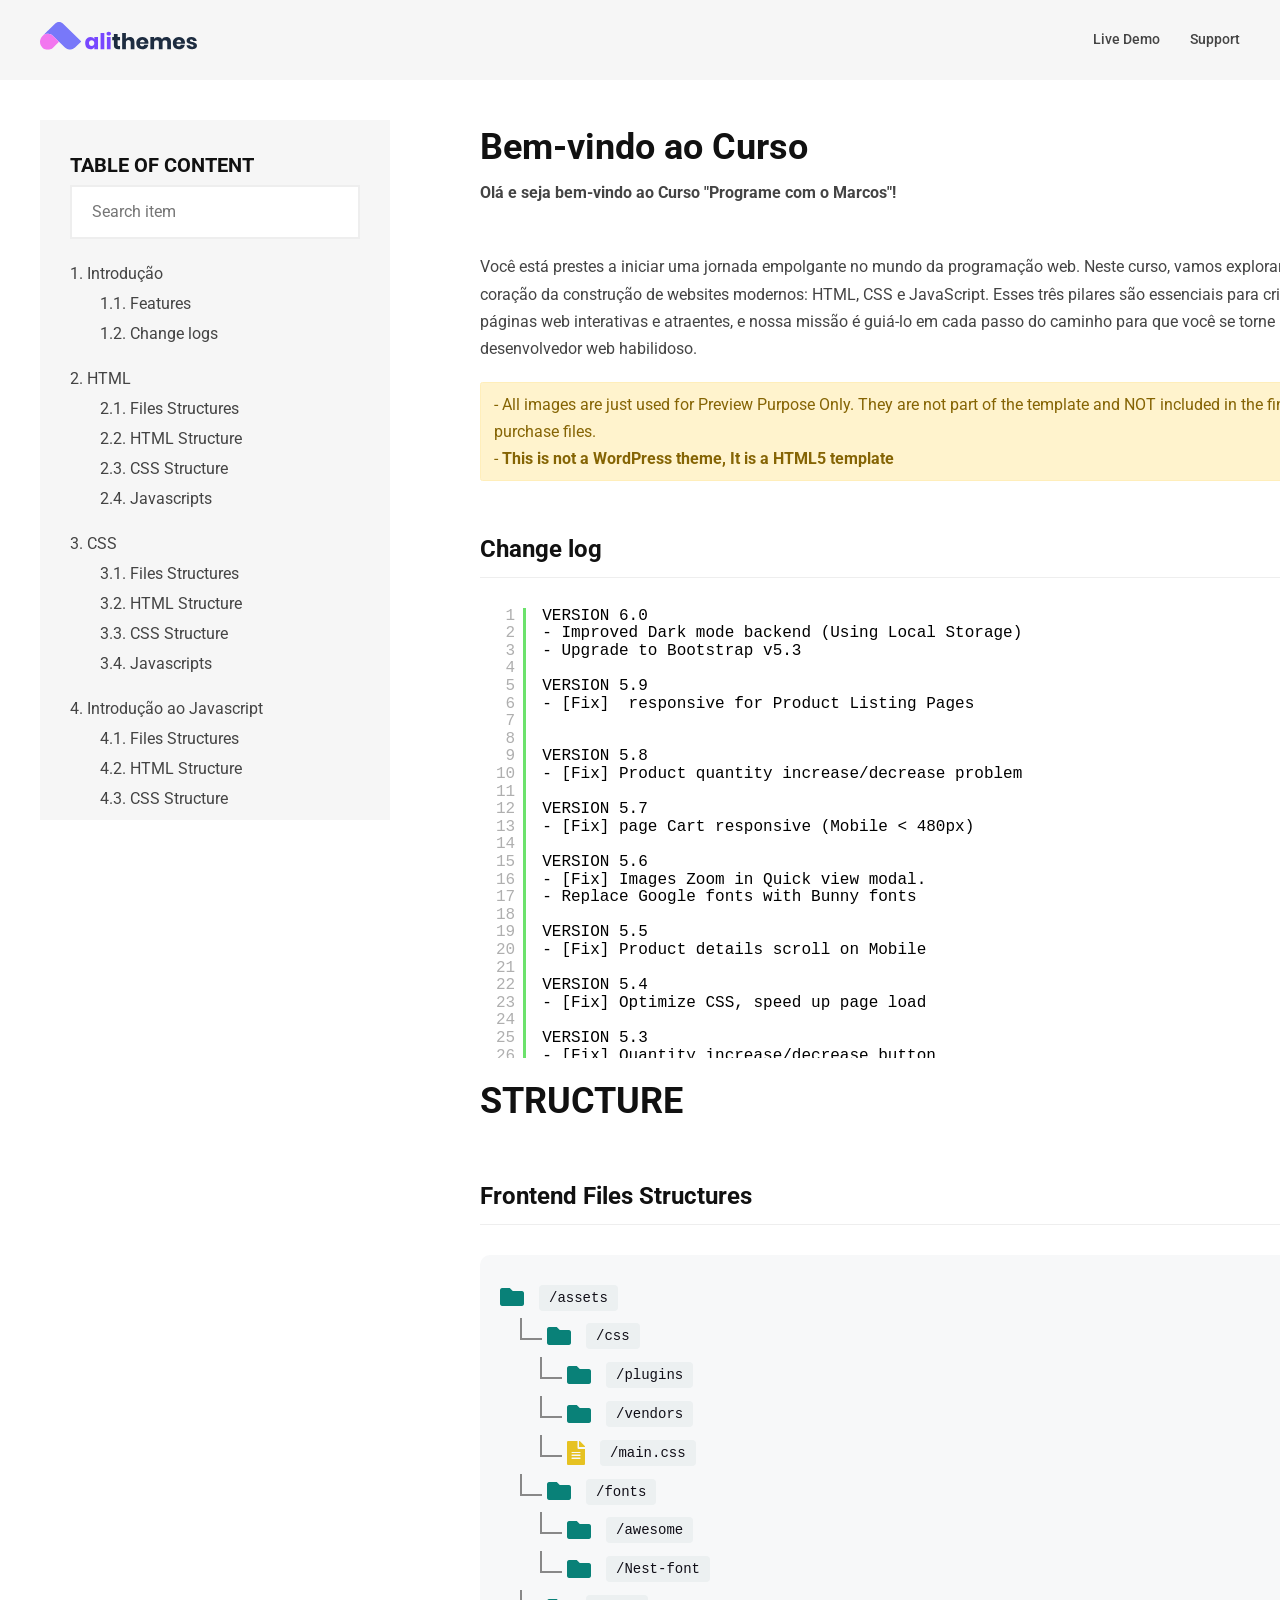
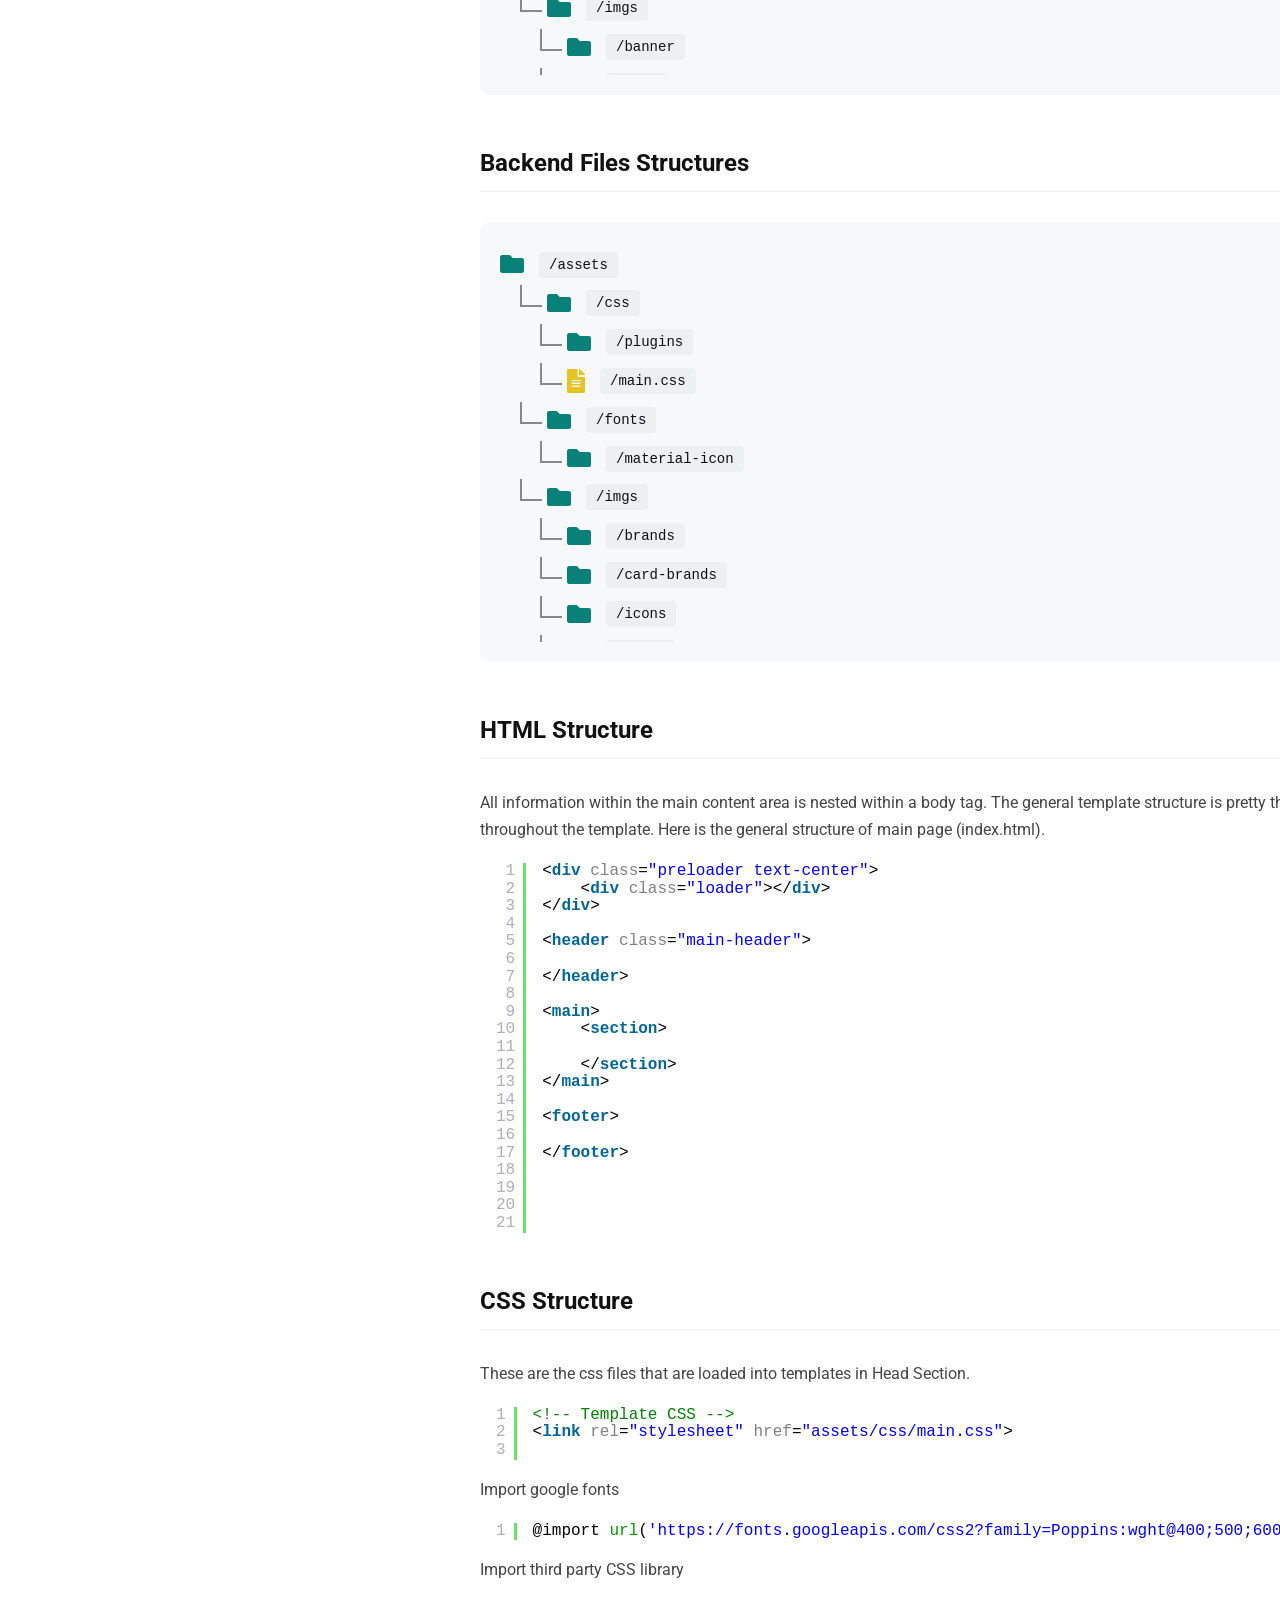
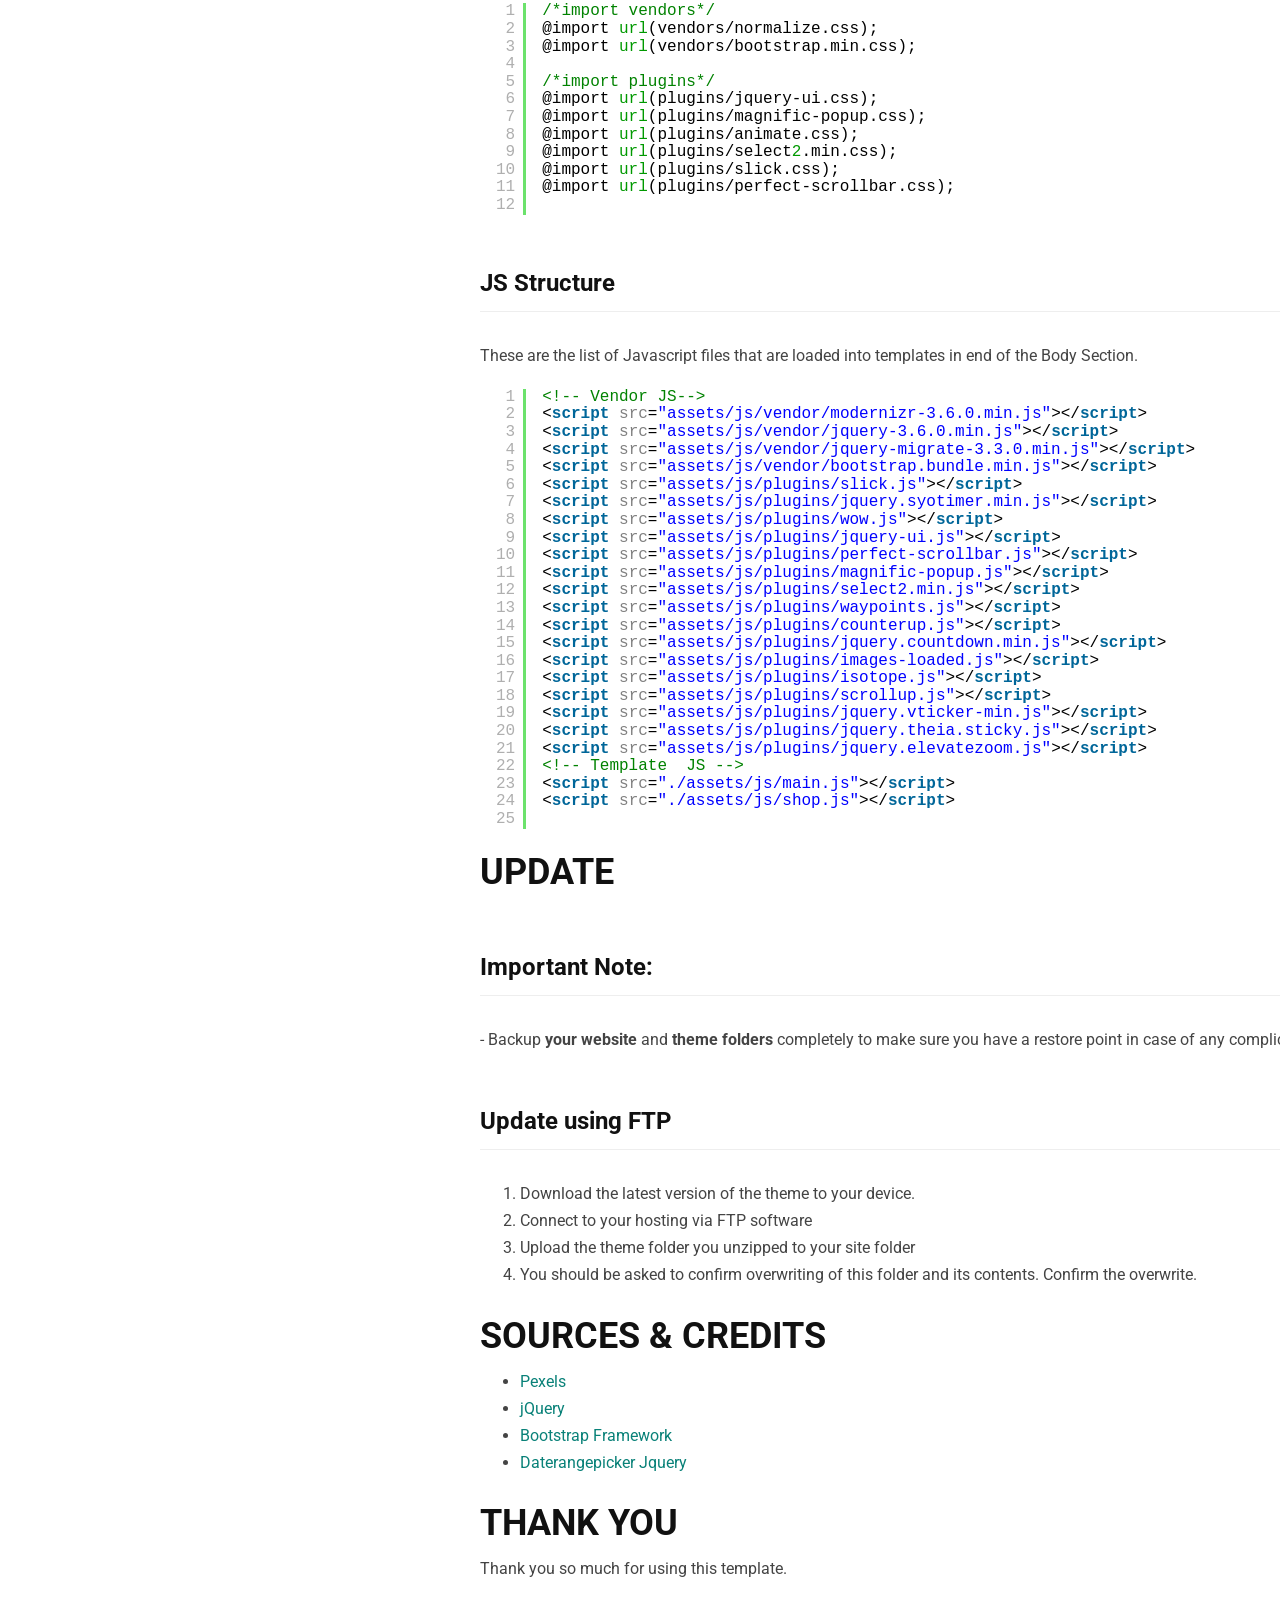
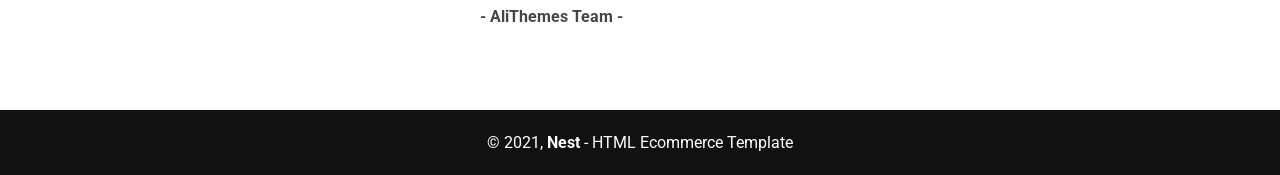
==== commit ea8bdba4: "making in into a coding course" ====
--- a/doc/index.html
+++ b/doc/index.html
@@ -3,7 +3,7 @@
 <!--[if IE 7]>         <html class="no-js lt-ie9 lt-ie8"> <![endif]-->
 <!--[if IE 8]>         <html class="no-js lt-ie9"> <![endif]-->
 <!--[if gt IE 8]><!-->
-<html class="no-js" lang="en">
+<html class="no-js" lang="pt">
 <!--<![endif]-->
 
 <head>
@@ -66,13 +66,13 @@
                             </div>
                         </form>
                         <ol class="doc-nav">
-                            <li><a class="nav-link" href="#section-1">OVERVIEW</a>
+                            <li><a class="nav-link" href="#section-1">Introdução</a>
                                 <ol>
                                     <li><a class="nav-link" href="#section-2">Features</a></li>
                                     <li><a class="nav-link" href="#section-3">Change logs</a></li>
                                 </ol>
                             </li>
-                            <li><a class="nav-link" href="#section-4">STRUCTURE</a>
+                            <li><a class="nav-link" href="#section-4">HTML</a>
                                 <ol>
                                     <li><a href="#section-41">Files Structures</a></li>
                                     <li><a href="#section-5">HTML Structure</a></li>
@@ -80,64 +80,48 @@
                                     <li><a href="#section-7">Javascripts</a></li>
                                 </ol>
                             </li>
-                            <li><a class="nav-link" href="#section-8">UPDATE</a></li>
-                            <li><a class="nav-link" href="#section-9">SOURCES & CREDITS</a></li>
-                            <li><a class="nav-link" href="#section-10">THANK YOU</a></li>
+                            <li><a class="nav-link" href="#section-8">CSS</a>
+                                <ol>
+                                    <li><a href="#section-41">Files Structures</a></li>
+                                    <li><a href="#section-5">HTML Structure</a></li>
+                                    <li><a href="#section-6">CSS Structure</a></li>
+                                    <li><a href="#section-7">Javascripts</a></li>
+                                </ol>
+                            </li>
+                            <li><a class="nav-link" href="#section-9">Introdução ao Javascript</a>
+                                <ol>
+                                    <li><a href="#section-41">Files Structures</a></li>
+                                    <li><a href="#section-5">HTML Structure</a></li>
+                                    <li><a href="#section-6">CSS Structure</a></li>
+                                    <li><a href="#section-7">Javascripts</a></li>
+                                </ol>
+                            </li>
+                            <li><a class="nav-link" href="#section-10">Prjecto Final</a>
+                                <ol>
+                                    <li><a href="#section-41">Files Structures</a></li>
+                                    <li><a href="#section-5">HTML Structure</a></li>
+                                    <li><a href="#section-6">CSS Structure</a></li>
+                                    <li><a href="#section-7">Javascripts</a></li>
+                                </ol>
+                            </li>
+                            <li><a class="nav-link" href="#section-10">Obtenha Certificado</a></li>
+                            <li><a class="nav-link" href="#section-10">Junte a mentoria</a></li>
                         </ol>
                     </nav>
                 </aside>
                 <main class="main">
                     <div class="filterable-wrapper">
+                      
                         <section>
-                            <p>
-                                <a href="https://themeforest.net/item/nest-multipurpose-ecommerce-html-template/33948410" target="_blank">
-                                    <img src="assets/images/logo.svg" alt="">
-                                </a>
-                            </p>
-
-                            <p>Multipurpose eCommerce HTML Template </p>
-                            <h3 class="mb-5"></h3>
-                            <h4 class="mt-0">DOCUMENTATION</h4>
-                            <ul class="text-small doc-infor">
-                                <li>Doc version: 6.0</li>
-                                <li>Created: 24 Jul 2021</li>
-                                <li>Last update: 22 Feb 2024</li>
-                            </ul>
-                            <h3 class="mb-5"></h3>
-                        </section>
-                        <section>
-                            <h2 id="section-1">OVERVIEW</h2>
-                            <p><strong>Nest</strong> is an attractive HTML Bootstrap 5.x template specially designed for the multipurpose shops like mega store, grocery store, supermarket, organic shop, and online stores selling products like beverages, vegetables, fruits, ice creams, paste, herbs, juice, meat, cold drinks, sausages, cocktails, soft drinks, cookies… </p>
-
-                            <p>Moreover, our HTML solution provides a set of features designed to make your website more sustainable:</p>
-                            <ul>
-                                <li>W3C valid coding;</li>
-                                <li>Figma design file included (only Front-end)</li>
-                                <li>SEO-ready layout;</li>
-                                <li>Google Fonts & Google Maps;</li>
-                                <li>Cross-browser support;</li>
-                                <li>SCSS source files.</li>
-                            </ul>
-
-                            <p><img src="assets/images/Nest_Preview.png" alt="" class="product-thumb"></p>
-                            <p><strong>Nest</strong> s built with Bootstrap 5, HTML5, CSS3 & Jquery. It is Responsive, Retina ready & Multi-Device supported. All code is beautifully written & W3C Validated.</p>
-                            <p>This template written by SASS, with <a href="https://sass-guidelin.es/#the-7-1-pattern" target="_blank">7-1 pattern</a></p>
-                            <p>We have a dedicated support center for all of your support needs. It includes our <strong>Documentation and Ticket system</strong> for any questions you have. We usually get back to you within 12-24 hours.</p>
-                            <p>A quick way to integrate the Forms into your project. Get <strong>Nest</strong> today and be setup in minutes!</p>
-                            <h3 id="section-2">Main Features</h3>
-                            <p><strong>Creative Design:</strong> Nest is a bold theme that organizing content to follow natural eyes, striking balance between beautiful and visual hierarchy.</p>
-                            <p><strong>Fully Responsive:</strong> The theme passed Mobile-Friendly Test – by Google. We also tested carefully the theme on almost devices: laptop, tablet, and phone. All elements are 100% responsive and ready for all devices.</p>
-                            <p><strong>Pixel Perfect Design</strong></p>
-                            <p><strong>Product Carousel: </strong>Option to showcase products as carousel.</p>
-                            <p><strong>Color & Fonts is easily changed</strong></p>
-                            <p>Customer Reviews, Customer accounts, Compare Products, Grid & List layout, product fillter</p>
-                            <p>Newsletter, Social Sharing</p>
-                            <p><strong>W3C</strong> Validated Code</p>
-                            <p><strong>Bootstrap 5.x</strong> used</p>
-                            <p><strong>Compatible Browsers:</strong> IE8+, Firefox, Safari, Opera, Chrome</p>
-                            <p>Well documentation included</p>
-                            <p>Ticket System Support</p>
-                            <h3>Note</h3>
+                            <h2 id="section-1">Bem-vindo ao Curso</h2>
+
+                            <p><strong>Olá e seja bem-vindo ao Curso "Programe com o Marcos"!</strong> </p>
+                                <br>
+                            <p>Você está prestes a iniciar uma jornada empolgante no mundo da programação web. Neste curso, vamos explorar o coração da construção de websites modernos: HTML, CSS e JavaScript. Esses três pilares são essenciais para criar páginas web interativas e atraentes, e nossa missão é guiá-lo em cada passo do caminho para que você se torne um desenvolvedor web habilidoso.</p>
+
+                            
+
+                            
                             <p class="alert alert-warning">- All images are just used for Preview Purpose Only. They are not part of the template and NOT included in the final purchase files. <br>
                             - <strong>This is not a WordPress theme, It is a HTML5 template</strong>
                             </p>
